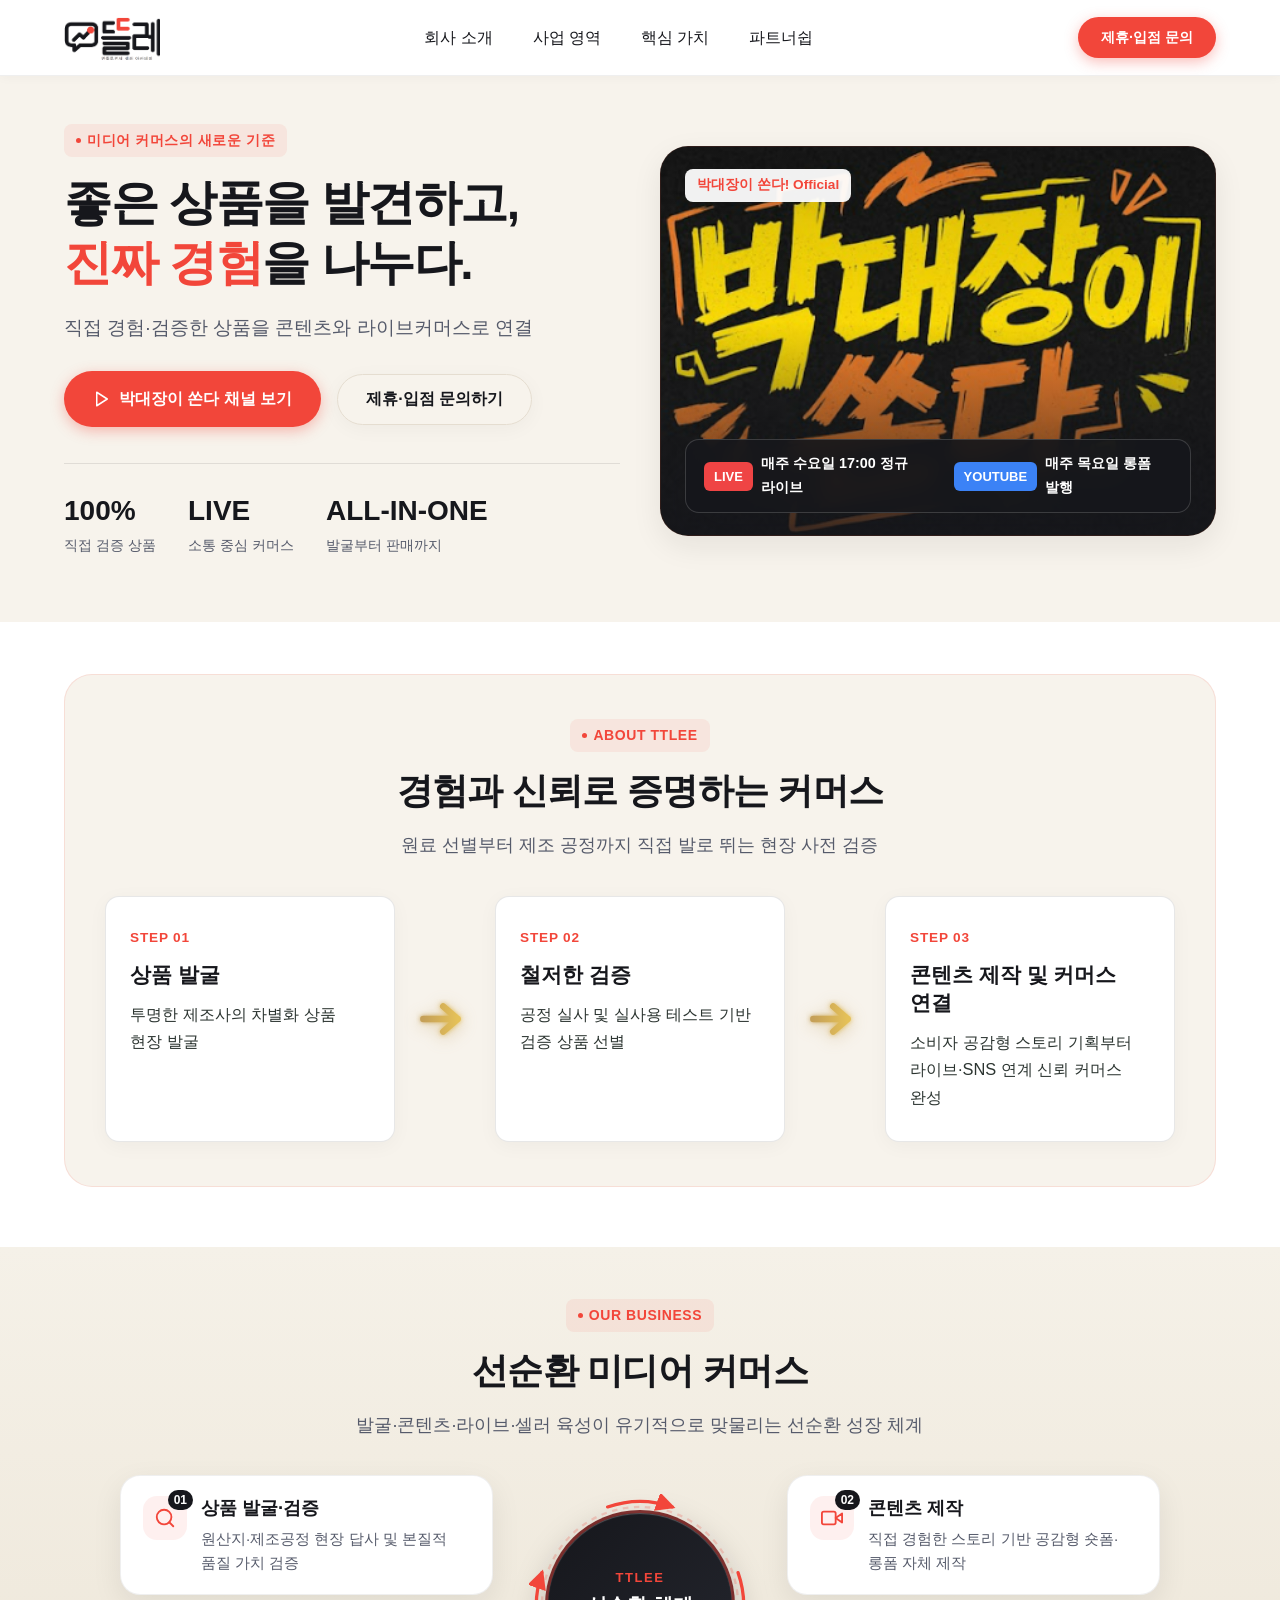
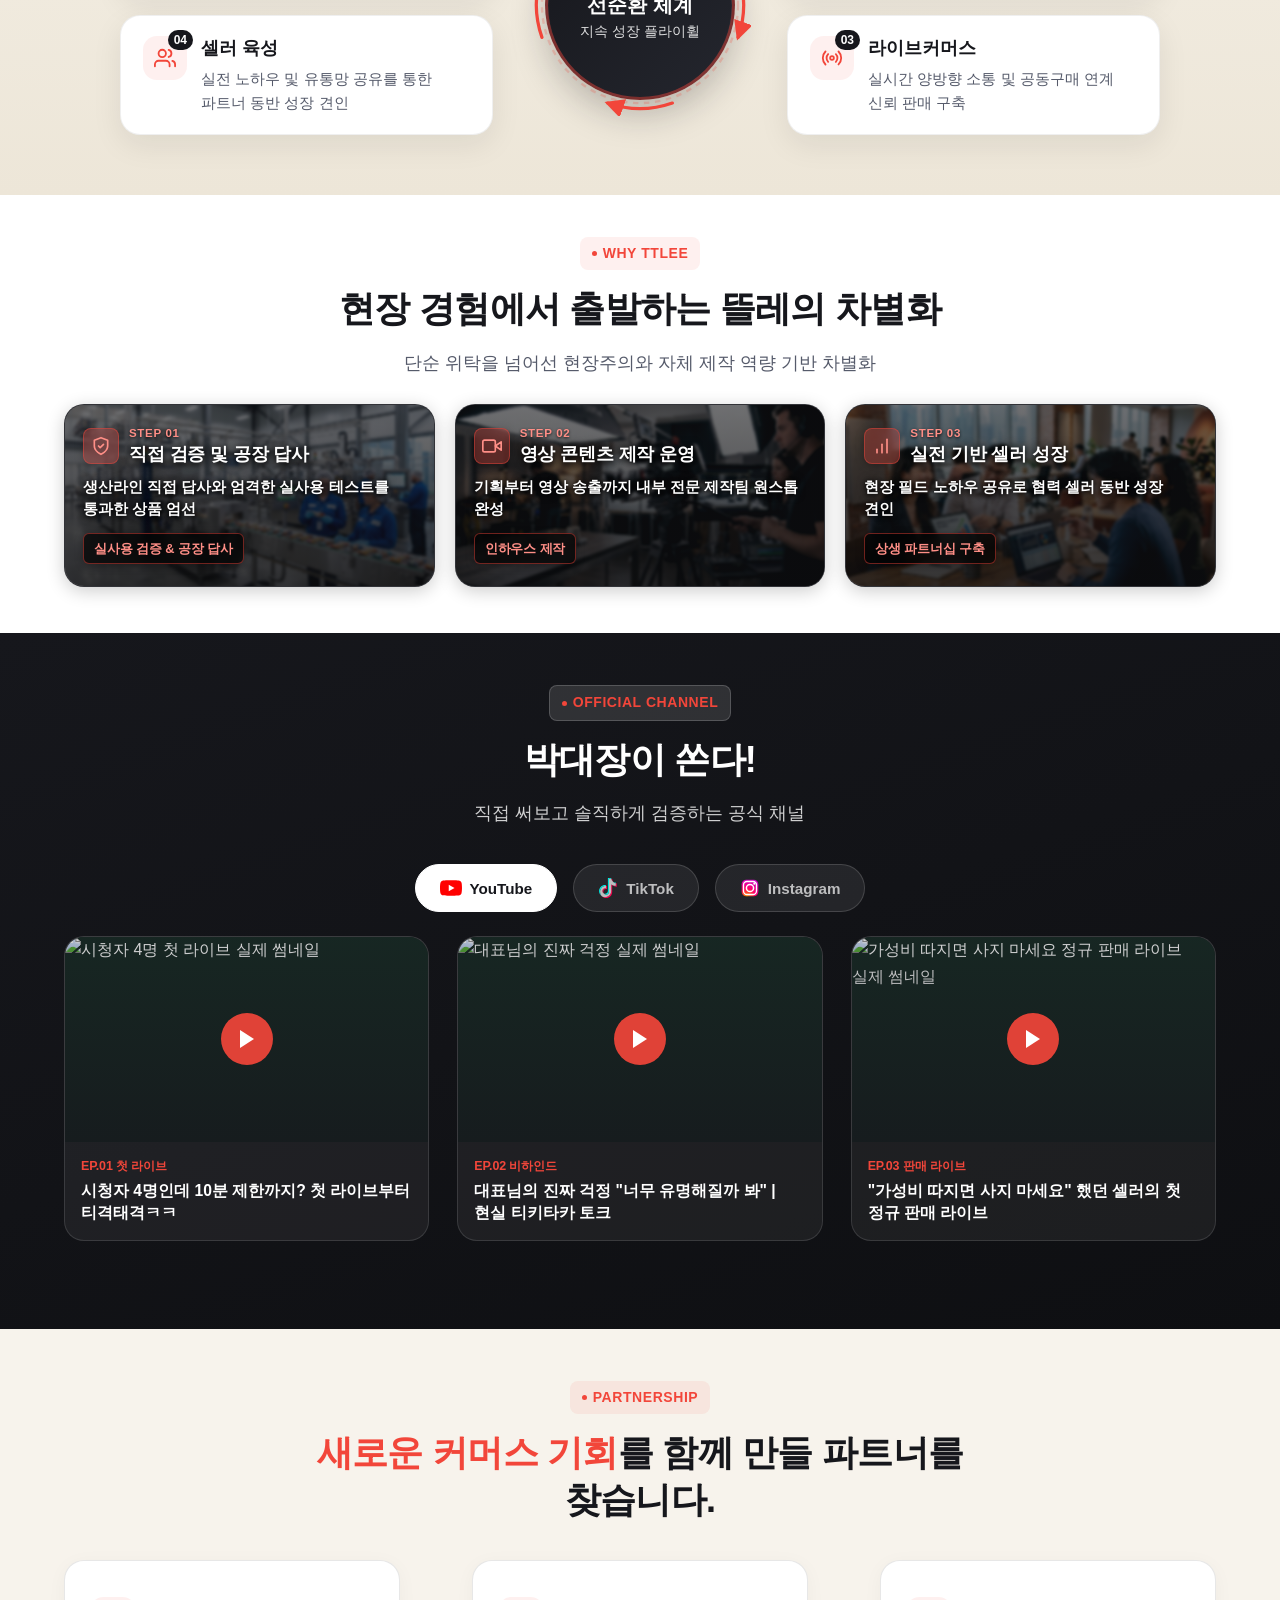
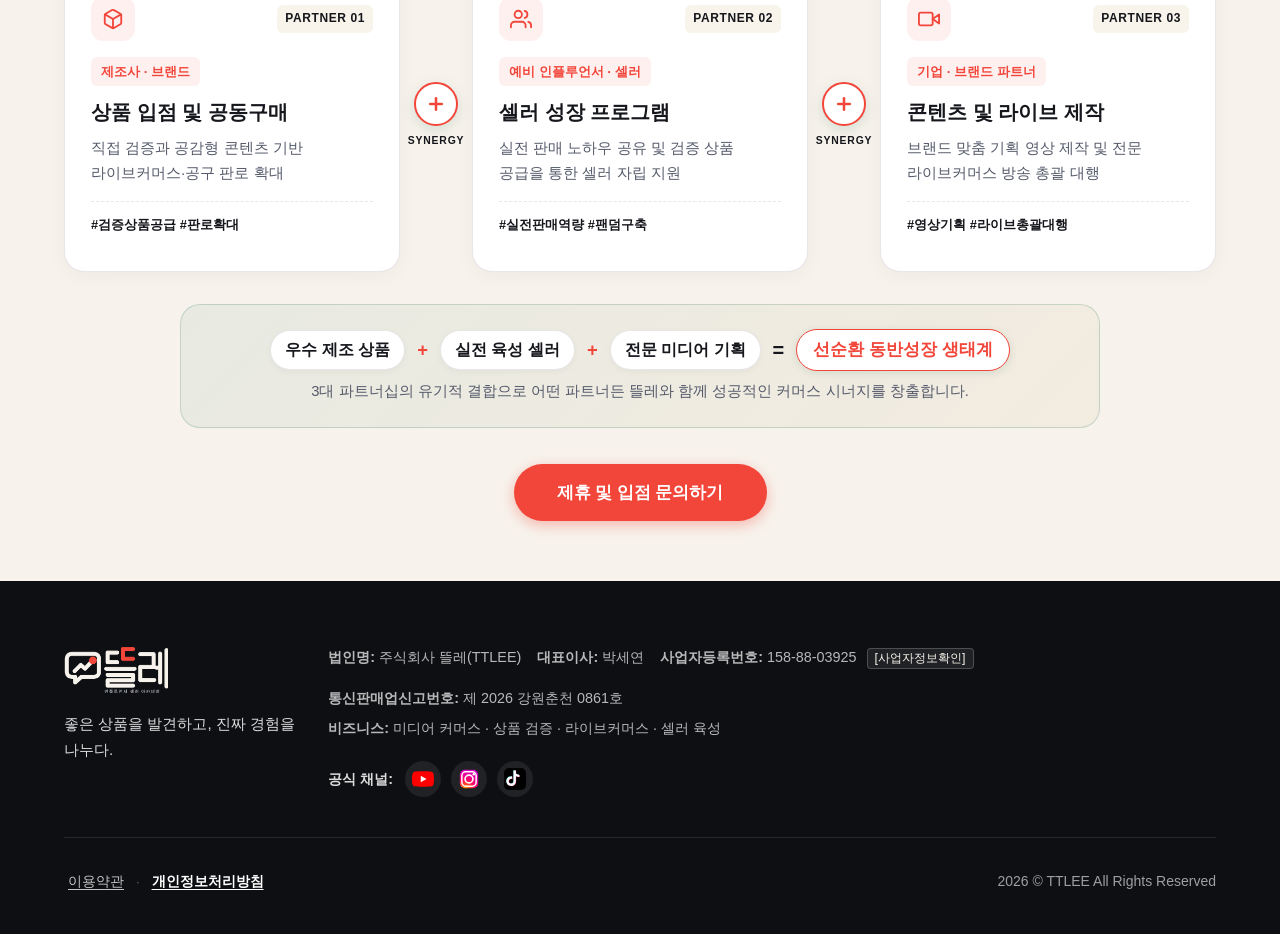
==== index.html @ 3cda7417 "feat: redesign partnership section with connected + layout and synergy ecosystem equation" ====
<!DOCTYPE html>
<html lang="ko">
<head>
  <meta charset="UTF-8">
  <meta name="viewport" content="width=device-width, initial-scale=1.0">
  <title>뜰레 (TTLEE) — 미디어 커머스 기업</title>
  <meta name="description" content="좋은 상품을 발견하고, 진짜 경험을 나누다. 주식회사 뜰레는 직접 경험하고 검증한 상품을 콘텐츠와 라이브커머스로 연결하는 미디어 커머스 기업입니다.">
  
  <!-- 파비콘 (Favicon - 로고 심볼 엠블럼 전용) -->
  <link rel="icon" type="image/svg+xml" href="images/favicon.svg?v=20261104">
  <link rel="icon" type="image/png" sizes="32x32" href="images/favicon-32x32.png?v=20261104">
  <link rel="icon" type="image/png" sizes="16x16" href="images/favicon.png?v=20261104">
  <link rel="shortcut icon" href="favicon.ico">
  <link rel="apple-touch-icon" href="images/favicon.png">
  <link rel="canonical" href="https://www.ttlee.co.kr">

  <!-- Open Graph (SNS URL 공유 썸네일 및 메타데이터) -->
  <meta property="og:type" content="website">
  <meta property="og:site_name" content="주식회사 뜰레 (TTLEE)">
  <meta property="og:title" content="뜰레 (TTLEE) — 미디어 커머스 기업">
  <meta property="og:description" content="좋은 상품을 발견하고, 진짜 경험을 나누다. 직접 경험하고 검증한 상품을 콘텐츠와 라이브커머스로 연결하는 미디어 커머스 기업 뜰레입니다.">
  <meta property="og:url" content="https://www.ttlee.co.kr">
  <meta property="og:image" content="https://www.ttlee.co.kr/images/parkboss_thumb_bg.png">
  <meta property="og:image:secure_url" content="https://www.ttlee.co.kr/images/parkboss_thumb_bg.png">
  <meta property="og:image:type" content="image/png">
  <meta property="og:image:width" content="1200">
  <meta property="og:image:height" content="630">
  <meta property="og:image:alt" content="뜰레(TTLEE) - 박대장이 쏜다">
  <meta property="og:locale" content="ko_KR">

  <!-- Twitter Card -->
  <meta name="twitter:card" content="summary_large_image">
  <meta name="twitter:title" content="뜰레 (TTLEE) — 미디어 커머스 기업">
  <meta name="twitter:description" content="좋은 상품을 발견하고, 진짜 경험을 나누다. 직접 경험하고 검증한 상품을 콘텐츠와 라이브커머스로 연결하는 미디어 커머스 기업 뜰레입니다.">
  <meta name="twitter:image" content="https://www.ttlee.co.kr/images/parkboss_thumb_bg.png">
  
  <!-- Pretendard 웹폰트 (고해상도 한글 타이포그래피) -->
  <link rel="stylesheet" as="style" crossorigin href="https://cdn.jsdelivr.net/gh/orioncactus/pretendard@v1.3.9/dist/web/static/pretendard.min.css" />
  
  <!-- 메인 스타일시트 -->
  <link rel="stylesheet" href="css/style.css?v=20261110_03">

  <!-- 거대 공백 완전 제거 및 반응형 UI/UX 정합성 보장 (캐시 무관 즉시 강제 적용) -->
  <style id="custom-layout-fix">
    /* 0. 전역 가로 스크롤 및 불필요한 스크롤바 원천 차단 */
    html, body {
      overflow-x: hidden !important;
      width: 100% !important;
      max-width: 100vw !important;
      position: relative !important;
    }

    ::-webkit-scrollbar {
      display: none !important;
      width: 0 !important;
      height: 0 !important;
    }
    * {
      scrollbar-width: none !important;
      -ms-overflow-style: none !important;
    }

    /* 1. 데스크톱 레이아웃 (1025px 이상) */
    @media (min-width: 1025px) {
      .hero-section {
        min-height: auto !important;
        display: block !important;
        padding-top: calc(var(--header-height) + 48px) !important;
        padding-bottom: 64px !important;
        box-sizing: border-box !important;
      }

      .why-section,
      .about-section,
      .business-section,
      .channel-section,
      .partnership-section {
        min-height: auto !important;
        display: block !important;
        padding-top: 52px !important;
        padding-bottom: 60px !important;
        box-sizing: border-box !important;
      }

      .section-header {
        margin: 0 auto 36px !important;
      }

      .why-section {
        padding-top: 42px !important;
        padding-bottom: 46px !important;
      }

      .why-section .section-header {
        margin: 0 auto 26px !important;
      }

      .about-flow-grid {
        display: grid !important;
        grid-template-columns: 1fr 76px 1fr 76px 1fr !important;
        align-items: center !important;
        gap: 12px !important;
      }

      .why-grid {
        display: grid !important;
        grid-template-columns: repeat(3, 1fr) !important;
        gap: 20px !important;
      }
    }

    /* ========================================================
       전 해상도 공통: WHY 카드 배경 실사 이미지 & 오버레이 & 고대비 텍스트
       (모바일, 태블릿, 데스크톱 전 기기 공통 강제 적용)
       ======================================================== */
    .why-card {
        position: relative !important;
        overflow: hidden !important;
        border-radius: var(--radius-lg) !important;
        padding: 0 !important;
        background-color: #16171C !important;
        border: 1px solid rgba(255, 255, 255, 0.12) !important;
        display: flex !important;
        flex-direction: column !important;
        justify-content: flex-start !important;
        min-height: 165px !important;
        height: 100% !important;
        box-sizing: border-box !important;
        box-shadow: 0 4px 18px rgba(0, 0, 0, 0.2) !important;
        transition: transform 0.3s cubic-bezier(0.16, 1, 0.3, 1), box-shadow 0.3s ease, border-color 0.3s ease !important;
      }

      .why-card:hover {
        transform: translateY(-4px) !important;
        box-shadow: 0 12px 28px rgba(0, 0, 0, 0.35) !important;
        border-color: rgba(242, 70, 58, 0.55) !important;
      }

      .why-card-bg {
        position: absolute !important;
        top: -6px !important;
        left: -6px !important;
        right: -6px !important;
        bottom: -6px !important;
        background-size: cover !important;
        background-position: center !important;
        filter: blur(1.5px) brightness(0.72) contrast(1.08) !important;
        transform: scale(1.04) !important;
        transition: transform 0.5s cubic-bezier(0.16, 1, 0.3, 1), filter 0.5s ease !important;
        z-index: 1 !important;
      }

      .why-card:hover .why-card-bg {
        transform: scale(1.08) !important;
        filter: blur(0px) brightness(0.82) contrast(1.1) !important;
      }

      .why-card-overlay {
        position: absolute !important;
        top: 0 !important;
        left: 0 !important;
        right: 0 !important;
        bottom: 0 !important;
        background: linear-gradient(180deg, rgba(22, 23, 28, 0.46) 0%, rgba(14, 15, 18, 0.75) 100%) !important;
        transition: background 0.3s ease !important;
        z-index: 2 !important;
      }

      .why-card:hover .why-card-overlay {
        background: linear-gradient(180deg, rgba(22, 23, 28, 0.32) 0%, rgba(14, 15, 18, 0.62) 100%) !important;
      }

      .why-card-content {
        position: relative !important;
        z-index: 3 !important;
        padding: 22px 18px !important;
        display: flex !important;
        flex-direction: column !important;
        height: 100% !important;
        box-sizing: border-box !important;
      }

      .why-card-header {
        display: flex !important;
        align-items: center !important;
        gap: 10px !important;
        margin-bottom: 10px !important;
      }

      .why-card-icon {
        width: 36px !important;
        height: 36px !important;
        border-radius: 8px !important;
        background: rgba(242, 70, 58, 0.28) !important;
        backdrop-filter: blur(8px) !important;
        color: #FF8F87 !important;
        border: 1px solid rgba(242, 70, 58, 0.45) !important;
        display: flex !important;
        align-items: center !important;
        justify-content: center !important;
        flex-shrink: 0 !important;
        box-shadow: 0 2px 8px rgba(0, 0, 0, 0.25) !important;
        margin: 0 !important;
      }

      .why-step-badge {
        display: block !important;
        font-size: 0.72rem !important;
        font-weight: 800 !important;
        color: #FF8F87 !important;
        letter-spacing: 0.06em !important;
        text-transform: uppercase !important;
        margin-bottom: 2px !important;
        text-shadow: 0 1px 3px rgba(0, 0, 0, 0.8) !important;
        line-height: 1.1 !important;
      }

      .why-card-header h3 {
        font-size: 1.15rem !important;
        font-weight: 800 !important;
        color: #FFFFFF !important;
        margin: 0 !important;
        line-height: 1.3 !important;
        letter-spacing: -0.01em !important;
        text-shadow: 0 2px 6px rgba(0, 0, 0, 0.95), 0 0 10px rgba(0, 0, 0, 0.85) !important;
      }

      .why-card p {
        font-size: 0.925rem !important;
        color: #FFFFFF !important;
        line-height: 1.55 !important;
        word-break: keep-all !important;
        margin-bottom: 12px !important;
        flex-grow: 1 !important;
        text-shadow: 0 1px 4px rgba(0, 0, 0, 0.95), 0 0 8px rgba(0, 0, 0, 0.8) !important;
        font-weight: 600 !important;
      }

      .why-card .why-tag {
        color: #FF8F87 !important;
        background-color: rgba(0, 0, 0, 0.68) !important;
        border: 1px solid rgba(242, 70, 58, 0.45) !important;
        backdrop-filter: blur(8px) !important;
        box-shadow: 0 2px 8px rgba(0, 0, 0, 0.3) !important;
        font-weight: 700 !important;
      }

      /* 비디오 카드 컴팩트 세로 높이 최적화 */
      .video-card {
        height: auto !important;
        display: flex !important;
        flex-direction: column !important;
      }

      .video-info {
        padding: 14px 16px 16px !important;
        display: flex !important;
        flex-direction: column !important;
        flex-grow: 1 !important;
        justify-content: flex-start !important;
      }

      .video-tag {
        font-size: 0.78rem !important;
        font-weight: 700 !important;
        color: #F2463A !important;
        text-transform: uppercase !important;
        margin-bottom: 4px !important;
        letter-spacing: -0.01em !important;
      }

      .video-title {
        font-size: 0.98rem !important;
        font-weight: 700 !important;
        line-height: 1.4 !important;
        margin: 0 !important;
        color: #FFFFFF !important;
        word-break: keep-all !important;
      }

      .video-meta {
        display: none !important;
      }

      .tiktok-play-btn {
        background: rgba(18, 18, 24, 0.88) !important;
        backdrop-filter: blur(8px) !important;
        border: 1px solid rgba(255, 255, 255, 0.22) !important;
        box-shadow: -2.5px -1.5px 0px rgba(0, 242, 234, 0.9), 2.5px 1.5px 0px rgba(255, 0, 79, 0.9), 0 4px 14px rgba(0, 0, 0, 0.5) !important;
        transition: transform 0.3s cubic-bezier(0.16, 1, 0.3, 1), box-shadow 0.3s ease, background-color 0.3s ease !important;
      }

      .video-card:hover .tiktok-play-btn {
        transform: scale(1.15) !important;
        background: rgba(10, 10, 14, 0.95) !important;
        box-shadow: -4px -2px 18px rgba(0, 242, 234, 0.95), 4px 2px 18px rgba(255, 0, 79, 0.95), 0 6px 20px rgba(0, 0, 0, 0.6) !important;
      }

      .tiktok-panel .video-tag {
        color: #00F2EA !important;
      }

      .instagram-panel {
        display: none;
        background-color: rgba(255, 255, 255, 0.04) !important;
        border: 1px solid rgba(255, 255, 255, 0.12) !important;
        border-radius: var(--radius-lg) !important;
        padding: 36px !important;
        margin: 0 auto 28px !important;
      }

      .instagram-panel.active {
        display: block !important;
      }

      .instagram-play-btn {
        width: 52px !important;
        height: 52px !important;
        border-radius: 50% !important;
        background: linear-gradient(135deg, #FFD600 0%, #FF7A00 25%, #FF0069 60%, #D300C5 100%) !important;
        box-shadow: 0 4px 14px rgba(211, 0, 197, 0.45), 0 2px 8px rgba(255, 122, 0, 0.35) !important;
        border: 1.5px solid rgba(255, 255, 255, 0.6) !important;
        display: flex !important;
        align-items: center !important;
        justify-content: center !important;
        transition: transform 0.3s cubic-bezier(0.16, 1, 0.3, 1), box-shadow 0.3s ease !important;
      }

      .video-card:hover .instagram-play-btn {
        transform: scale(1.15) !important;
        box-shadow: 0 8px 24px rgba(211, 0, 197, 0.65), 0 4px 14px rgba(255, 122, 0, 0.5) !important;
      }

      .instagram-panel .video-tag {
        color: #FF0069 !important;
      }

      /* 파트너십 상호 연결 (+) 그리드 및 시너지 배너 */
      .partnership-grid {
        display: grid !important;
        grid-template-columns: 1fr 48px 1fr 48px 1fr !important;
        align-items: stretch !important;
        gap: 12px !important;
        margin-bottom: 32px !important;
      }

      .partner-card {
        padding: 36px 26px !important;
        display: flex !important;
        flex-direction: column !important;
        justify-content: flex-start !important;
        position: relative !important;
        z-index: 1 !important;
        transition: transform 0.3s ease, box-shadow 0.3s ease, border-color 0.3s ease !important;
      }

      .partner-card:hover {
        transform: translateY(-5px) !important;
        box-shadow: 0 16px 32px rgba(0, 98, 65, 0.12) !important;
        border-color: var(--color-starbucks-green) !important;
      }

      .partner-card-header {
        display: flex !important;
        align-items: center !important;
        justify-content: space-between !important;
        margin-bottom: 16px !important;
      }

      .partner-card-icon {
        width: 44px !important;
        height: 44px !important;
        border-radius: 12px !important;
        background: var(--color-starbucks-green-light) !important;
        color: var(--color-starbucks-green) !important;
        display: flex !important;
        align-items: center !important;
        justify-content: center !important;
        transition: var(--transition-smooth) !important;
      }

      .partner-card:hover .partner-card-icon {
        background: var(--color-starbucks-green) !important;
        color: #FFFFFF !important;
      }

      .partner-step-badge {
        font-size: 0.75rem !important;
        font-weight: 800 !important;
        color: var(--color-gold-deep) !important;
        background: rgba(197, 160, 89, 0.12) !important;
        padding: 4px 8px !important;
        border-radius: 6px !important;
        letter-spacing: 0.05em !important;
      }

      .partner-target-badge {
        font-size: 0.825rem !important;
        font-weight: 700 !important;
        color: var(--color-starbucks-green) !important;
        background-color: var(--color-starbucks-green-light) !important;
        padding: 4px 10px !important;
        border-radius: 6px !important;
        align-self: flex-start !important;
        margin-bottom: 12px !important;
        cursor: default !important;
        user-select: none !important;
      }

      .partner-card h3 {
        font-size: 1.25rem !important;
        font-weight: 700 !important;
        color: var(--color-charcoal) !important;
        margin-bottom: 10px !important;
        line-height: 1.4 !important;
      }

      .partner-card p {
        font-size: 0.95rem !important;
        color: var(--color-secondary) !important;
        line-height: 1.6 !important;
        margin-bottom: 16px !important;
        flex-grow: 1 !important;
      }

      .partner-benefit-tag {
        font-size: 0.8rem !important;
        font-weight: 600 !important;
        color: var(--color-gold-deep) !important;
        padding-top: 12px !important;
        border-top: 1px dashed var(--color-border) !important;
        margin-top: auto !important;
      }

      .partner-plus-divider {
        display: flex !important;
        flex-direction: column !important;
        align-items: center !important;
        justify-content: center !important;
        align-self: center !important;
        position: relative !important;
        z-index: 2 !important;
      }

      .partner-plus-circle {
        width: 44px !important;
        height: 44px !important;
        border-radius: 50% !important;
        background: #FFFFFF !important;
        border: 2px solid var(--color-starbucks-green) !important;
        color: var(--color-starbucks-green) !important;
        display: flex !important;
        align-items: center !important;
        justify-content: center !important;
        box-shadow: 0 4px 14px rgba(0, 98, 65, 0.15) !important;
        transition: transform 0.3s ease, background-color 0.3s ease, color 0.3s ease !important;
      }

      .partner-plus-divider:hover .partner-plus-circle {
        transform: scale(1.15) rotate(90deg) !important;
        background: var(--color-starbucks-green) !important;
        color: #FFFFFF !important;
      }

      .partner-plus-label {
        font-size: 0.65rem !important;
        font-weight: 800 !important;
        color: var(--color-gold-deep) !important;
        margin-top: 6px !important;
        letter-spacing: 0.08em !important;
        text-transform: uppercase !important;
      }

      .partnership-synergy-banner {
        background: linear-gradient(135deg, rgba(0, 98, 65, 0.06) 0%, rgba(197, 160, 89, 0.08) 100%) !important;
        border: 1px solid rgba(0, 98, 65, 0.18) !important;
        border-radius: var(--radius-lg) !important;
        padding: 24px 28px !important;
        text-align: center !important;
        margin: 0 auto 36px !important;
        max-width: 920px !important;
      }

      .synergy-flow-equation {
        display: flex !important;
        align-items: center !important;
        justify-content: center !important;
        gap: 12px !important;
        flex-wrap: wrap !important;
        margin-bottom: 8px !important;
      }

      .eq-item {
        font-size: 1rem !important;
        font-weight: 700 !important;
        color: var(--color-charcoal) !important;
        background: #FFFFFF !important;
        padding: 6px 14px !important;
        border-radius: var(--radius-full) !important;
        border: 1px solid var(--color-border) !important;
        box-shadow: 0 2px 6px rgba(0, 0, 0, 0.04) !important;
      }

      .eq-plus {
        font-size: 1.15rem !important;
        font-weight: 800 !important;
        color: var(--color-starbucks-green) !important;
      }

      .eq-equal {
        font-size: 1.25rem !important;
        font-weight: 800 !important;
        color: var(--color-gold-deep) !important;
      }

      .eq-result {
        font-size: 1.05rem !important;
        font-weight: 800 !important;
        color: var(--color-starbucks-green) !important;
        background: #FFFFFF !important;
        padding: 6px 16px !important;
        border-radius: var(--radius-full) !important;
        border: 1.5px solid var(--color-starbucks-green) !important;
        box-shadow: 0 2px 8px rgba(0, 98, 65, 0.12) !important;
      }

      .synergy-subtext {
        font-size: 0.925rem !important;
        color: var(--color-secondary) !important;
        margin: 0 !important;
      }

    /* 2. 태블릿 레이아웃 (769px ~ 1024px) */
    @media (max-width: 1024px) and (min-width: 769px) {
      .about-flow-grid {
        grid-template-columns: 1fr 46px 1fr 46px 1fr !important;
        gap: 8px !important;
      }
      .why-grid {
        display: grid !important;
        grid-template-columns: repeat(3, 1fr) !important;
        gap: 16px !important;
      }
      .video-cards-grid {
        grid-template-columns: repeat(2, 1fr) !important;
      }
      .partnership-grid {
        grid-template-columns: 1fr 36px 1fr 36px 1fr !important;
        gap: 8px !important;
      }
      .partner-card {
        padding: 28px 16px !important;
      }
      .partner-plus-circle {
        width: 36px !important;
        height: 36px !important;
      }
      .partner-plus-circle svg {
        width: 16px !important;
        height: 16px !important;
      }
    }

    /* 3. 모바일 레이아웃 (768px 이하): 1열 스택 및 가로 넘침 완전 해결 */
    @media (max-width: 768px) {
      .container {
        padding: 0 16px !important;
        max-width: 100% !important;
        box-sizing: border-box !important;
      }

      .hero-section {
        padding-top: calc(var(--header-height) + 24px) !important;
        padding-bottom: 40px !important;
        display: block !important;
        min-height: auto !important;
      }

      .why-section,
      .about-section,
      .business-section,
      .channel-section,
      .partnership-section {
        padding-top: 40px !important;
        padding-bottom: 44px !important;
        display: block !important;
        min-height: auto !important;
      }

      .section-header {
        margin: 0 auto 24px !important;
      }

      .section-header h2 {
        font-size: 1.7rem !important;
        line-height: 1.35 !important;
        margin-bottom: 8px !important;
      }

      .section-header p {
        font-size: 1rem !important;
        line-height: 1.55 !important;
      }

      /* 모바일 GNB 순백색 일원화 */
      .nav-menu {
        background-color: var(--color-pure-white) !important;
      }

      /* 히어로 모바일 */
      .hero-title {
        font-size: 2rem !important;
        line-height: 1.3 !important;
        margin-bottom: 14px !important;
      }

      .hero-subtitle {
        font-size: 1.05rem !important;
        line-height: 1.5 !important;
        margin-bottom: 20px !important;
      }

      .hero-actions {
        display: flex !important;
        flex-direction: column !important;
        width: 100% !important;
        gap: 10px !important;
        margin-bottom: 24px !important;
      }

      .hero-actions .btn {
        width: 100% !important;
        justify-content: center !important;
        padding: 13px 20px !important;
        font-size: 1rem !important;
      }

      .hero-trust-metrics {
        display: grid !important;
        grid-template-columns: repeat(3, 1fr) !important;
        gap: 8px !important;
        width: 100% !important;
        padding-top: 18px !important;
        text-align: center !important;
      }

      .metric-number {
        font-size: 1.4rem !important;
      }

      .metric-label {
        font-size: 0.85rem !important;
      }

      /* ABOUT TTLEE 모바일 */
      .about-card {
        padding: 24px 16px !important;
        border-radius: var(--radius-lg) !important;
      }

      .about-flow-grid {
        display: flex !important;
        flex-direction: column !important;
        gap: 8px !important;
        margin-top: 20px !important;
        width: 100% !important;
      }

      .flow-step-item {
        width: 100% !important;
        padding: 20px 16px !important;
        box-sizing: border-box !important;
      }

      .flow-step-desc {
        font-size: 1rem !important;
        line-height: 1.55 !important;
      }

      .flow-arrow-divider {
        height: 52px !important;
        display: flex !important;
        align-items: center !important;
        justify-content: center !important;
        padding: 6px 0 !important;
      }

      .flow-gold-arrow-svg {
        transform: rotate(90deg) !important;
        width: 46px !important;
        height: 38px !important;
      }

      /* WHY TTLEE 모바일 1열 스택 (컴팩트 가로 헤더 적용) */
      .why-grid {
        display: flex !important;
        flex-direction: column !important;
        gap: 12px !important;
        width: 100% !important;
      }

      .why-card {
        width: 100% !important;
        min-height: auto !important;
        padding: 0 !important;
        box-sizing: border-box !important;
        display: flex !important;
        flex-direction: column !important;
      }

      .why-card-content {
        padding: 18px 16px !important;
      }

      .why-card-header {
        display: flex !important;
        align-items: center !important;
        gap: 10px !important;
        margin-bottom: 8px !important;
      }

      .why-card-icon {
        width: 32px !important;
        height: 32px !important;
        border-radius: 8px !important;
        margin: 0 !important;
      }

      .why-card-header h3 {
        font-size: 1.05rem !important;
        color: #FFFFFF !important;
        text-shadow: 0 2px 4px rgba(0, 0, 0, 0.85) !important;
        margin: 0 !important;
      }

      .why-card p {
        font-size: 0.875rem !important;
        color: #F3F4F6 !important;
        line-height: 1.45 !important;
        text-shadow: 0 1px 3px rgba(0, 0, 0, 0.85) !important;
        margin-bottom: 10px !important;
      }

      /* 비즈니스 플라이휠 모바일 */
      .flywheel-diagram {
        display: flex !important;
        flex-direction: column !important;
        align-items: center !important;
        gap: 14px !important;
        width: 100% !important;
        max-width: 100% !important;
        padding: 0 !important;
      }

      .flywheel-center-core {
        order: -1 !important;
        width: 100% !important;
        max-width: 100% !important;
      }

      .flywheel-node {
        width: 100% !important;
        max-width: 100% !important;
        padding: 18px !important;
        box-sizing: border-box !important;
      }

      .flywheel-node .node-content h3 {
        font-size: 1.15rem !important;
      }

      .flywheel-node .node-content p {
        font-size: 0.95rem !important;
        line-height: 1.55 !important;
      }

      .node-step1 { order: 1 !important; }
      .node-step2 { order: 2 !important; }
      .node-step3 { order: 3 !important; }
      .node-step4 { order: 4 !important; }

      /* 공식 채널 모바일: 가로 스크롤 제거 & 단일 컬럼 세로 스택 */
      .channel-schedule-bar {
        display: flex !important;
        flex-direction: column !important;
        align-items: center !important;
        gap: 8px !important;
        padding: 12px 16px !important;
        border-radius: var(--radius-lg) !important;
        width: 100% !important;
        max-width: 100% !important;
        margin-bottom: 20px !important;
        box-sizing: border-box !important;
      }

      .schedule-item {
        font-size: 0.925rem !important;
        gap: 8px !important;
        text-align: center !important;
      }

      .channel-platform-tabs {
        display: flex !important;
        flex-direction: row !important;
        width: 100% !important;
        gap: 8px !important;
        margin-bottom: 20px !important;
      }

      .platform-tab-btn {
        flex: 1 !important;
        justify-content: center !important;
        padding: 10px 10px !important;
        font-size: 0.925rem !important;
        white-space: nowrap !important;
      }

      .video-cards-grid {
        display: flex !important;
        flex-direction: column !important;
        gap: 16px !important;
        overflow-x: visible !important;
        width: 100% !important;
        padding-bottom: 0 !important;
      }

      .video-card {
        min-width: 100% !important;
        max-width: 100% !important;
        width: 100% !important;
        height: auto !important;
        box-sizing: border-box !important;
      }

      .video-info {
        padding: 12px 14px 14px !important;
      }

      .tiktok-panel,
      .instagram-panel {
        padding: 24px 16px !important;
        margin-bottom: 20px !important;
      }

      /* 파트너십 모바일 */
      .partnership-grid {
        display: flex !important;
        flex-direction: column !important;
        gap: 12px !important;
        width: 100% !important;
      }

      .partner-plus-divider {
        margin: 4px 0 !important;
        flex-direction: row !important;
        gap: 8px !important;
      }

      .partner-plus-label {
        margin-top: 0 !important;
      }

      .partner-card {
        padding: 24px 20px !important;
        width: 100% !important;
        box-sizing: border-box !important;
      }

      .partner-card p {
        font-size: 0.95rem !important;
        line-height: 1.6 !important;
      }

      .partnership-synergy-banner {
        padding: 20px 16px !important;
        margin-bottom: 28px !important;
      }

      .synergy-flow-equation {
        gap: 6px !important;
      }

      .eq-item, .eq-result {
        font-size: 0.85rem !important;
        padding: 5px 10px !important;
      }

      .eq-plus, .eq-equal {
        font-size: 1rem !important;
      }

      .synergy-subtext {
        font-size: 0.85rem !important;
        line-height: 1.5 !important;
      }

      .partnership-cta-wrapper .btn {
        width: 100% !important;
        justify-content: center !important;
      }

      /* 모달 모바일 */
      .modal-box {
        padding: 26px 18px !important;
        width: 100% !important;
        max-width: 100% !important;
        border-radius: var(--radius-lg) !important;
        box-sizing: border-box !important;
      }
    }

    .why-tag {
      display: inline-flex;
      align-items: center;
      align-self: flex-start;
      margin-top: auto;
      font-size: 0.8rem;
      font-weight: 700;
      color: var(--color-live-red);
      background-color: rgba(242, 70, 58, 0.08);
      padding: 4px 10px;
      border-radius: 6px; /* MD_RULES 비버튼 소프트 사각형 규격 준수 */
      border: 1px solid rgba(242, 70, 58, 0.22);
      letter-spacing: -0.01em;
      cursor: default !important;
      user-select: none;
    }
    .biz-info-link {
      display: inline-flex;
      align-items: center;
      margin-left: 6px;
      padding: 1px 7px;
      font-size: 0.78rem;
      font-weight: 500;
      color: var(--color-cream);
      background: rgba(255, 255, 255, 0.08);
      border: 1px solid rgba(255, 255, 255, 0.2);
      border-radius: 4px;
      text-decoration: none;
      vertical-align: middle;
      transition: all 0.2s ease;
      line-height: 1.4;
    }

    .biz-info-link:hover {
      background: var(--color-live-red);
      border-color: var(--color-live-red);
      color: var(--color-pure-white);
      transform: translateY(-1px);
    }
  </style>
</head>
<body>

  <!-- ==================== HEADER ==================== -->
  <header class="header">
    <div class="container header-inner">
      <a href="#" class="logo" aria-label="뜰레 홈으로 이동">
        <img src="images/logo.svg" alt="주식회사 뜰레" class="site-logo-img">
      </a>

      <nav>
        <ul class="nav-menu">
          <li><a href="#about" class="nav-link">회사 소개</a></li>
          <li><a href="#business" class="nav-link">사업 영역</a></li>
          <li><a href="#why" class="nav-link">핵심 가치</a></li>
          <li><a href="#partnership" class="nav-link">파트너쉽</a></li>
        </ul>
      </nav>

      <div class="header-actions">
        <button type="button" class="btn btn-primary btn-sm js-open-inquiry" data-category="manufacture">
          제휴·입점 문의
        </button>
      </div>

      <button type="button" class="mobile-toggle" aria-label="메뉴 열기" aria-expanded="false">
        <span></span>
        <span></span>
        <span></span>
      </button>
    </div>
  </header>

  <!-- ==================== SECTION 01: MAIN VISUAL ==================== -->
  <section class="hero-section" id="hero">
    <div class="container">
      <div class="hero-grid">
        <div class="hero-content">
          <span class="section-badge">미디어 커머스의 새로운 기준</span>
          <h1 class="hero-title">
            좋은 상품을 발견하고,<br>
            <span class="highlight-red">진짜 경험</span>을 나누다.
          </h1>
          <p class="hero-subtitle">
            직접 경험·검증한 상품을 콘텐츠와 라이브커머스로 연결
          </p>

          <div class="hero-actions">
            <a href="#channel" class="btn btn-primary">
              <svg width="18" height="18" viewBox="0 0 24 24" fill="none" stroke="currentColor" stroke-width="2" stroke-linecap="round" stroke-linejoin="round">
                <polygon points="5 3 19 12 5 21 5 3"></polygon>
              </svg>
              박대장이 쏜다 채널 보기
            </a>
            <button type="button" class="btn btn-secondary js-open-inquiry" data-category="manufacture">
              제휴·입점 문의하기
            </button>
          </div>

          <div class="hero-trust-metrics">
            <div class="metric-item">
              <span class="metric-number">100%</span>
              <span class="metric-label">직접 검증 상품</span>
            </div>
            <div class="metric-item">
              <span class="metric-number">LIVE</span>
              <span class="metric-label">소통 중심 커머스</span>
            </div>
            <div class="metric-item">
              <span class="metric-number">ALL-IN-ONE</span>
              <span class="metric-label">발굴부터 판매까지</span>
            </div>
          </div>
        </div>

        <div class="hero-visual-card">
          <div class="hero-visual-image-wrapper">
            <img src="images/parkboss_thumb_bg.png" alt="박대장이 쏜다 대표 영상 썸네일" class="hero-main-img">
            <div class="hero-img-overlay"></div>
            <div class="hero-visual-inner">
              <div class="hero-badge-tag">
                박대장이 쏜다! Official
              </div>

              <!-- Live & YouTube 정기 편성 바 (최상단 네모박스로 이동) -->
              <div class="hero-schedule-bar">
                <div class="hero-schedule-item">
                  <span class="schedule-badge">LIVE</span>
                  <span>매주 수요일 17:00 정규 라이브</span>
                </div>
                <div class="hero-schedule-item">
                  <span class="schedule-badge badge-vod">YOUTUBE</span>
                  <span>매주 목요일 롱폼 발행</span>
                </div>
              </div>
            </div>
          </div>
        </div>
      </div>
    </div>
  </section>

  <!-- ==================== SECTION 02: ABOUT TTLEE ==================== -->
  <section class="about-section" id="about">
    <div class="container">
      <div class="about-card">
        <div class="section-header">
          <span class="section-badge">ABOUT TTLEE</span>
          <h2>경험과 신뢰로 증명하는 커머스</h2>
          <p>
            원료 선별부터 제조 공정까지 직접 발로 뛰는 현장 사전 검증
          </p>
        </div>

        <div class="about-flow-grid">
          <!-- STEP 01 -->
          <div class="flow-step-item">
            <div class="flow-step-num">STEP 01</div>
            <h3 class="flow-step-title">상품 발굴</h3>
            <p class="flow-step-desc">투명한 제조사의 차별화 상품 현장 발굴</p>
          </div>

          <!-- 단계 화살표 1: STEP 01 -> 02 (단일 볼드 골드 화살표) -->
          <div class="flow-arrow-divider flow-arrow-step1" aria-hidden="true">
            <svg class="flow-gold-arrow-svg" viewBox="0 0 64 48" fill="none" xmlns="http://www.w3.org/2000/svg">
              <defs>
                <linearGradient id="goldArrowGrad1" x1="0%" y1="0%" x2="100%" y2="0%">
                  <stop offset="0%" stop-color="#C5A059" />
                  <stop offset="100%" stop-color="#E5C158" />
                </linearGradient>
                <filter id="goldGlow1" x="-25%" y="-25%" width="150%" height="150%">
                  <feGaussianBlur stdDeviation="3" result="blur" />
                  <feComposite in="SourceGraphic" in2="blur" operator="over" />
                </filter>
              </defs>
              <path d="M 8 24 H 46 M 30 10 L 46 24 L 30 38" stroke="url(#goldArrowGrad1)" stroke-width="7" stroke-linecap="round" stroke-linejoin="round" filter="url(#goldGlow1)" class="gold-bold-arrow" />
            </svg>
          </div>

          <!-- STEP 02 -->
          <div class="flow-step-item">
            <div class="flow-step-num">STEP 02</div>
            <h3 class="flow-step-title">철저한 검증</h3>
            <p class="flow-step-desc">공정 실사 및 실사용 테스트 기반 검증 상품 선별</p>
          </div>

          <!-- 단계 화살표 2: STEP 02 -> 03 (단일 볼드 골드 화살표) -->
          <div class="flow-arrow-divider flow-arrow-step2" aria-hidden="true">
            <svg class="flow-gold-arrow-svg" viewBox="0 0 64 48" fill="none" xmlns="http://www.w3.org/2000/svg">
              <defs>
                <linearGradient id="goldArrowGrad2" x1="0%" y1="0%" x2="100%" y2="0%">
                  <stop offset="0%" stop-color="#C5A059" />
                  <stop offset="100%" stop-color="#E5C158" />
                </linearGradient>
                <filter id="goldGlow2" x="-25%" y="-25%" width="150%" height="150%">
                  <feGaussianBlur stdDeviation="3" result="blur" />
                  <feComposite in="SourceGraphic" in2="blur" operator="over" />
                </filter>
              </defs>
              <path d="M 8 24 H 46 M 30 10 L 46 24 L 30 38" stroke="url(#goldArrowGrad2)" stroke-width="7" stroke-linecap="round" stroke-linejoin="round" filter="url(#goldGlow2)" class="gold-bold-arrow" />
            </svg>
          </div>

          <!-- STEP 03 -->
          <div class="flow-step-item">
            <div class="flow-step-num">STEP 03</div>
            <h3 class="flow-step-title">콘텐츠 제작 및 커머스 연결</h3>
            <p class="flow-step-desc">소비자 공감형 스토리 기획부터 라이브·SNS 연계 신뢰 커머스 완성</p>
          </div>
        </div>
      </div>
    </div>
  </section>

  <!-- ==================== SECTION 03: OUR BUSINESS ==================== -->
  <section class="business-section" id="business">
    <div class="container">
      <div class="section-header">
        <span class="section-badge">OUR BUSINESS</span>
        <h2>선순환 미디어 커머스</h2>
        <p>발굴·콘텐츠·라이브·셀러 육성이 유기적으로 맞물리는 선순환 성장 체계</p>
      </div>

      <!-- 선순환 플라이휠 아키텍처 (3열 밸런스 그리드) -->
      <div class="flywheel-wrapper">
        <div class="flywheel-diagram">
          
          <!-- STEP 01 (좌상단) -->
          <div class="flywheel-node node-step1">
            <div class="node-icon-box">
              <svg width="22" height="22" viewBox="0 0 24 24" fill="none" stroke="currentColor" stroke-width="2" stroke-linecap="round" stroke-linejoin="round">
                <circle cx="11" cy="11" r="8"></circle>
                <line x1="21" y1="21" x2="16.65" y2="16.65"></line>
              </svg>
              <span class="node-step-badge">01</span>
            </div>
            <div class="node-content">
              <h3>상품 발굴·검증</h3>
              <p>원산지·제조공정 현장 답사 및 본질적 품질 가치 검증</p>
            </div>
          </div>

          <!-- STEP 04 (좌하단) -->
          <div class="flywheel-node node-step4">
            <div class="node-icon-box">
              <svg width="22" height="22" viewBox="0 0 24 24" fill="none" stroke="currentColor" stroke-width="2" stroke-linecap="round" stroke-linejoin="round">
                <path d="M17 21v-2a4 4 0 0 0-4-4H5a4 4 0 0 0-4 4v2"></path>
                <circle cx="9" cy="7" r="4"></circle>
                <path d="M23 21v-2a4 4 0 0 0-3-3.87"></path>
                <path d="M16 3.13a4 4 0 0 1 0 7.75"></path>
              </svg>
              <span class="node-step-badge">04</span>
            </div>
            <div class="node-content">
              <h3>셀러 육성</h3>
              <p>실전 노하우 및 유통망 공유를 통한 파트너 동반 성장 견인</p>
            </div>
          </div>

          <!-- 중앙 코어 허브 (Center Core Hub - 100% 완전 노출) -->
          <div class="flywheel-center-core">
            <div class="core-orbit-ring">
              <svg class="core-orbit-svg" viewBox="0 0 240 240" fill="none" xmlns="http://www.w3.org/2000/svg" aria-hidden="true">
                <circle cx="120" cy="120" r="106" stroke="rgba(242, 70, 58, 0.22)" stroke-width="2.5" stroke-dasharray="6 6" />
                <path d="M 85 14 A 106 106 0 0 1 155 14" stroke="#F2463A" stroke-width="3.5" stroke-linecap="round" marker-end="url(#flywheelOrbitArrow)" />
                <path d="M 226 85 A 106 106 0 0 1 226 155" stroke="#F2463A" stroke-width="3.5" stroke-linecap="round" marker-end="url(#flywheelOrbitArrow)" />
                <path d="M 155 226 A 106 106 0 0 1 85 226" stroke="#F2463A" stroke-width="3.5" stroke-linecap="round" marker-end="url(#flywheelOrbitArrow)" />
                <path d="M 14 155 A 106 106 0 0 1 14 85" stroke="#F2463A" stroke-width="3.5" stroke-linecap="round" marker-end="url(#flywheelOrbitArrow)" />
                <defs>
                  <marker id="flywheelOrbitArrow" markerWidth="8" markerHeight="8" refX="5" refY="3" orient="auto">
                    <polygon points="0 0, 6 3, 0 6" fill="#F2463A" />
                  </marker>
                </defs>
              </svg>
            </div>
            <div class="core-inner">
              <span class="core-tag">TTLEE</span>
              <strong class="core-title">선순환 체계</strong>
              <span class="core-sub">지속 성장 플라이휠</span>
            </div>
          </div>

          <!-- STEP 02 (우상단) -->
          <div class="flywheel-node node-step2">
            <div class="node-icon-box">
              <svg width="22" height="22" viewBox="0 0 24 24" fill="none" stroke="currentColor" stroke-width="2" stroke-linecap="round" stroke-linejoin="round">
                <polygon points="23 7 16 12 23 17 23 7"></polygon>
                <rect x="1" y="5" width="15" height="14" rx="2" ry="2"></rect>
              </svg>
              <span class="node-step-badge">02</span>
            </div>
            <div class="node-content">
              <h3>콘텐츠 제작</h3>
              <p>직접 경험한 스토리 기반 공감형 숏폼·롱폼 자체 제작</p>
            </div>
          </div>

          <!-- STEP 03 (우하단) -->
          <div class="flywheel-node node-step3">
            <div class="node-icon-box">
              <svg width="22" height="22" viewBox="0 0 24 24" fill="none" stroke="currentColor" stroke-width="2" stroke-linecap="round" stroke-linejoin="round">
                <path d="M4.9 19.1C1 15.2 1 8.8 4.9 4.9"></path>
                <path d="M7.8 16.2c-2.3-2.3-2.3-6.1 0-8.5"></path>
                <circle cx="12" cy="12" r="2"></circle>
                <path d="M16.2 7.8c2.3 2.3 2.3 6.1 0 8.5"></path>
                <path d="M19.1 4.9C23 8.8 23 15.1 19.1 19"></path>
              </svg>
              <span class="node-step-badge">03</span>
            </div>
            <div class="node-content">
              <h3>라이브커머스</h3>
              <p>실시간 양방향 소통 및 공동구매 연계 신뢰 판매 구축</p>
            </div>
          </div>

        </div>
      </div>
    </div>
  </section>

  <!-- ==================== SECTION 04: WHY TTLE ==================== -->
  <section class="why-section" id="why">
    <div class="container">
      <div class="section-header">
        <span class="section-badge">WHY TTLEE</span>
        <h2>현장 경험에서 출발하는 뜰레의 차별화</h2>
        <p>단순 위탁을 넘어선 현장주의와 자체 제작 역량 기반 차별화</p>
      </div>

      <div class="why-grid">
        <!-- STEP 01: 직접 검증 및 공장 답사 -->
        <div class="why-card">
          <div class="why-card-bg" style="background-image: url('images/why_factory_visit.jpg?v=20261103_04');"></div>
          <div class="why-card-overlay"></div>
          <div class="why-card-content">
            <div class="why-card-header">
              <div class="why-card-icon">
                <svg width="20" height="20" viewBox="0 0 24 24" fill="none" stroke="currentColor" stroke-width="2" stroke-linecap="round" stroke-linejoin="round">
                  <path d="M12 22s8-4 8-10V5l-8-3-8 3v7c0 6 8 10 8 10z"></path>
                  <polyline points="9 12 11 14 15 10"></polyline>
                </svg>
              </div>
              <div>
                <span class="why-step-badge">STEP 01</span>
                <h3>직접 검증 및 공장 답사</h3>
              </div>
            </div>
            <p>생산라인 직접 답사와 엄격한 실사용 테스트를 통과한 상품 엄선</p>
            <span class="why-tag">실사용 검증 &amp; 공장 답사</span>
          </div>
        </div>

        <!-- STEP 02: 영상 콘텐츠 제작 운영 -->
        <div class="why-card">
          <div class="why-card-bg" style="background-image: url('images/why_video_studio.jpg?v=20261103_04');"></div>
          <div class="why-card-overlay"></div>
          <div class="why-card-content">
            <div class="why-card-header">
              <div class="why-card-icon">
                <svg width="20" height="20" viewBox="0 0 24 24" fill="none" stroke="currentColor" stroke-width="2" stroke-linecap="round" stroke-linejoin="round">
                  <polygon points="23 7 16 12 23 17 23 7"></polygon>
                  <rect x="1" y="5" width="15" height="14" rx="2" ry="2"></rect>
                </svg>
              </div>
              <div>
                <span class="why-step-badge">STEP 02</span>
                <h3>영상 콘텐츠 제작 운영</h3>
              </div>
            </div>
            <p>기획부터 영상 송출까지 내부 전문 제작팀 원스톱 완성</p>
            <span class="why-tag">인하우스 제작</span>
          </div>
        </div>

        <!-- STEP 03: 실전 기반 셀러 성장 -->
        <div class="why-card">
          <div class="why-card-bg" style="background-image: url('images/why_seller_growth.jpg?v=20261103_04');"></div>
          <div class="why-card-overlay"></div>
          <div class="why-card-content">
            <div class="why-card-header">
              <div class="why-card-icon">
                <svg width="20" height="20" viewBox="0 0 24 24" fill="none" stroke="currentColor" stroke-width="2" stroke-linecap="round" stroke-linejoin="round">
                  <line x1="12" y1="20" x2="12" y2="10"></line>
                  <line x1="18" y1="20" x2="18" y2="4"></line>
                  <line x1="6" y1="20" x2="6" y2="16"></line>
                </svg>
              </div>
              <div>
                <span class="why-step-badge">STEP 03</span>
                <h3>실전 기반 셀러 성장</h3>
              </div>
            </div>
            <p>현장 필드 노하우 공유로 협력 셀러 동반 성장 견인</p>
            <span class="why-tag">상생 파트너십 구축</span>
          </div>
        </div>
      </div>
    </div>
  </section>

  <!-- ==================== SECTION 05: OFFICIAL CHANNEL ==================== -->
  <section class="channel-section" id="channel">
    <div class="container">
      <div class="section-header">
        <span class="section-badge on-dark">OFFICIAL CHANNEL</span>
        <h2>박대장이 쏜다!</h2>
        <p>직접 써보고 솔직하게 검증하는 공식 채널</p>
      </div>

      <!-- 플랫폼 탭 선택기 -->
      <div class="channel-platform-tabs">
        <button type="button" class="platform-tab-btn active" data-tab="youtube">
          <svg width="22" height="22" viewBox="0 0 24 24" style="flex-shrink: 0; display: inline-block; vertical-align: middle;">
            <path fill="#FF0000" d="M23.498 6.186a3.016 3.016 0 0 0-2.122-2.136C19.505 3.545 12 3.545 12 3.545s-7.505 0-9.377.505A3.017 3.017 0 0 0 .502 6.186C0 8.07 0 12 0 12s0 3.93.502 5.814a3.016 3.016 0 0 0 2.122 2.136c1.871.505 9.376.505 9.376.505s7.505 0 9.377-.505a3.015 3.015 0 0 0 2.122-2.136C24 15.93 24 12 24 12s0-3.93-.502-5.814z"/>
            <path fill="#FFFFFF" d="M9.545 15.568V8.432L15.818 12l-6.273 3.568z"/>
          </svg>
          YouTube
        </button>
        <button type="button" class="platform-tab-btn" data-tab="tiktok">
          <svg width="20" height="20" viewBox="0 0 260 292" style="flex-shrink: 0; display: inline-block; vertical-align: middle;">
            <path fill="#FF004F" d="M191.102,105.182c18.814,13.442,41.862,21.351,66.755,21.351V78.656c-4.711,0.001-9.41-0.49-14.019-1.466v37.686c-24.891,0-47.936-7.909-66.755-21.35v97.703c0,48.876-39.642,88.495-88.54,88.495c-18.245,0-35.203-5.513-49.29-14.968c16.078,16.431,38.5,26.624,63.306,26.624c48.901,0,88.545-39.619,88.545-88.497v-97.701H191.102z M208.396,56.88c-9.615-10.499-15.928-24.067-17.294-39.067v-6.158h-13.285C181.161,30.72,192.567,47.008,208.396,56.88L208.396,56.88z M70.181,227.25c-5.372-7.04-8.275-15.652-8.262-24.507c0-22.354,18.132-40.479,40.502-40.479c4.169-0.001,8.313,0.637,12.286,1.897v-48.947c-4.643-0.636-9.329-0.906-14.013-0.807v38.098c-3.976-1.26-8.122-1.9-12.292-1.896c-22.37,0-40.501,18.123-40.501,40.48C47.901,206.897,56.964,220.583,70.181,227.25z"/>
            <path fill="currentColor" d="M177.083,93.525c18.819,13.441,41.864,21.35,66.755,21.35V77.189c-13.894-2.958-26.194-10.215-35.442-20.309c-15.83-9.873-27.235-26.161-30.579-45.225h-34.896v191.226c-0.079,22.293-18.18,40.344-40.502,40.344c-13.154,0-24.84-6.267-32.241-15.975c-13.216-6.667-22.279-20.354-22.279-36.16c0-22.355,18.131-40.48,40.501-40.48c4.286,0,8.417,0.667,12.292,1.896v-38.098c-48.039,0.992-86.674,40.224-86.674,88.474c0,24.086,9.621,45.921,25.236,61.875c14.087,9.454,31.045,14.968,49.29,14.968c48.899,0,88.54-39.621,88.54-88.496V93.525L177.083,93.525z"/>
            <path fill="#00F2EA" d="M243.838,77.189V66.999c-12.529,0.019-24.812-3.488-35.442-10.12C217.806,67.176,230.197,74.276,243.838,77.189z M177.817,11.655c-0.319-1.822-0.564-3.656-0.734-5.497V0h-48.182v191.228c-0.077,22.29-18.177,40.341-40.501,40.341c-6.554,0-12.742-1.555-18.222-4.318c7.401,9.707,19.087,15.973,32.241,15.973c22.32,0,40.424-18.049,40.502-40.342V11.655H177.817z M100.694,114.408V103.56c-4.026-0.55-8.085-0.826-12.149-0.824C39.642,102.735,0,142.356,0,191.228c0,30.64,15.58,57.643,39.255,73.527c-15.615-15.953-25.236-37.789-25.236-61.874C14.019,154.632,52.653,115.4,100.694,114.408z"/>
          </svg>
          TikTok
        </button>
        <button type="button" class="platform-tab-btn" data-tab="instagram">
          <svg width="20" height="20" viewBox="0 0 24 24" fill="none" style="flex-shrink: 0; display: inline-block; vertical-align: middle;">
            <defs>
              <radialGradient id="instaRadialTab" cx="30%" cy="105%" r="105%">
                <stop offset="0%" stop-color="#FFD600"/>
                <stop offset="10%" stop-color="#FF7A00"/>
                <stop offset="50%" stop-color="#FF0069"/>
                <stop offset="100%" stop-color="#D300C5"/>
              </radialGradient>
            </defs>
            <rect x="2" y="2" width="20" height="20" rx="5.5" fill="url(#instaRadialTab)"/>
            <circle cx="12" cy="12" r="4.3" stroke="#FFFFFF" stroke-width="1.8" fill="none"/>
            <circle cx="17.2" cy="6.8" r="1.3" fill="#FFFFFF"/>
            <rect x="4.2" y="4.2" width="15.6" height="15.6" rx="4.2" stroke="#FFFFFF" stroke-width="1.6" fill="none"/>
          </svg>
          Instagram
        </button>
      </div>

      <!-- YouTube 영상 패널 -->
      <div class="youtube-panel">
        <div class="video-cards-grid">
          <!-- 카드 1 (실제 EP.1) -->
          <div class="video-card">
            <div class="video-thumb-wrapper js-video-play" data-video-id="vKa_FIjsG_s">
              <img src="https://i.ytimg.com/vi/vKa_FIjsG_s/hqdefault.jpg" alt="시청자 4명 첫 라이브 실제 썸네일" class="video-thumb-img">
              <div class="video-thumb-overlay"></div>
              <div class="video-thumb-inner">
                <div class="play-button-overlay">
                  <svg width="24" height="24" viewBox="0 0 24 24" fill="currentColor">
                    <polygon points="5 3 19 12 5 21 5 3"></polygon>
                  </svg>
                </div>
              </div>
            </div>
            <div class="video-info">
              <span class="video-tag">EP.01 첫 라이브</span>
              <h4 class="video-title">시청자 4명인데 10분 제한까지? 첫 라이브부터 티격태격ㅋㅋ</h4>
            </div>
          </div>

          <!-- 카드 2 (실제 EP.02) -->
          <div class="video-card">
            <div class="video-thumb-wrapper js-video-play" data-video-id="yXSRiUFwW_A">
              <img src="https://i.ytimg.com/vi/yXSRiUFwW_A/hqdefault.jpg" alt="대표님의 진짜 걱정 실제 썸네일" class="video-thumb-img">
              <div class="video-thumb-overlay"></div>
              <div class="video-thumb-inner">
                <div class="play-button-overlay">
                  <svg width="24" height="24" viewBox="0 0 24 24" fill="currentColor">
                    <polygon points="5 3 19 12 5 21 5 3"></polygon>
                  </svg>
                </div>
              </div>
            </div>
            <div class="video-info">
              <span class="video-tag">EP.02 비하인드</span>
              <h4 class="video-title">대표님의 진짜 걱정 "너무 유명해질까 봐" | 현실 티키타카 토크</h4>
            </div>
          </div>

          <!-- 카드 3 (실제 EP.03 정규 판매 라이브) -->
          <div class="video-card">
            <div class="video-thumb-wrapper js-video-play" data-video-id="RPjSJq53Rm0">
              <img src="https://i.ytimg.com/vi/RPjSJq53Rm0/hqdefault.jpg" alt="가성비 따지면 사지 마세요 정규 판매 라이브 실제 썸네일" class="video-thumb-img">
              <div class="video-thumb-overlay"></div>
              <div class="video-thumb-inner">
                <div class="play-button-overlay">
                  <svg width="24" height="24" viewBox="0 0 24 24" fill="currentColor">
                    <polygon points="5 3 19 12 5 21 5 3"></polygon>
                  </svg>
                </div>
              </div>
            </div>
            <div class="video-info">
              <span class="video-tag">EP.03 판매 라이브</span>
              <h4 class="video-title">"가성비 따지면 사지 마세요" 했던 셀러의 첫 정규 판매 라이브</h4>
            </div>
          </div>
        </div>
      </div>

      <!-- TikTok 패널 안내 -->
      <div class="tiktok-panel">
        <div class="video-cards-grid">
          <a href="https://www.tiktok.com/@parkboss_1" target="_blank" rel="noopener noreferrer" class="video-card">
            <div class="video-thumb-wrapper">
              <img src="https://i.ytimg.com/vi/fpg_5F1o5EU/hqdefault.jpg" alt="구독자 100명도 안 되는데 내 광고가 보트에 붙었다 틱톡 클립 썸네일" class="video-thumb-img">
              <div class="video-thumb-overlay"></div>
              <div class="video-thumb-inner">
                <div class="play-button-overlay tiktok-play-btn">
                  <svg width="22" height="22" viewBox="0 0 24 24" style="display: block; margin-left: 2px;">
                    <polygon points="5 3 19 12 5 21 5 3" fill="#00F2EA" transform="translate(-1.4, -0.7)"></polygon>
                    <polygon points="5 3 19 12 5 21 5 3" fill="#FF004F" transform="translate(1.4, 0.7)"></polygon>
                    <polygon points="5 3 19 12 5 21 5 3" fill="#FFFFFF"></polygon>
                  </svg>
                </div>
              </div>
            </div>
            <div class="video-info">
              <span class="video-tag">TikTok 클립</span>
              <h4 class="video-title">구독자 100명도 안 되는데, 내 광고가 보트에 붙었다?!</h4>
            </div>
          </a>

          <a href="https://www.tiktok.com/@parkboss_1" target="_blank" rel="noopener noreferrer" class="video-card">
            <div class="video-thumb-wrapper">
              <img src="https://i.ytimg.com/vi/myeXtiW54u0/hqdefault.jpg" alt="첫 공구 따왔는데 가성비 따지면 사지 마세요 틱톡 클립 썸네일" class="video-thumb-img">
              <div class="video-thumb-overlay"></div>
              <div class="video-thumb-inner">
                <div class="play-button-overlay tiktok-play-btn">
                  <svg width="22" height="22" viewBox="0 0 24 24" style="display: block; margin-left: 2px;">
                    <polygon points="5 3 19 12 5 21 5 3" fill="#00F2EA" transform="translate(-1.4, -0.7)"></polygon>
                    <polygon points="5 3 19 12 5 21 5 3" fill="#FF004F" transform="translate(1.4, 0.7)"></polygon>
                    <polygon points="5 3 19 12 5 21 5 3" fill="#FFFFFF"></polygon>
                  </svg>
                </div>
              </div>
            </div>
            <div class="video-info">
              <span class="video-tag">TikTok 클립</span>
              <h4 class="video-title">첫 공구 따왔는데… "가성비 따지면 사지 마세요"</h4>
            </div>
          </a>

          <a href="https://www.tiktok.com/@parkboss_1" target="_blank" rel="noopener noreferrer" class="video-card">
            <div class="video-thumb-wrapper">
              <img src="https://i.ytimg.com/vi/SAU11RngJfA/hqdefault.jpg" alt="집들이 선물로 휴지 팔아보겠다고 공장까지 습격 틱톡 클립 썸네일" class="video-thumb-img">
              <div class="video-thumb-overlay"></div>
              <div class="video-thumb-inner">
                <div class="play-button-overlay tiktok-play-btn">
                  <svg width="22" height="22" viewBox="0 0 24 24" style="display: block; margin-left: 2px;">
                    <polygon points="5 3 19 12 5 21 5 3" fill="#00F2EA" transform="translate(-1.4, -0.7)"></polygon>
                    <polygon points="5 3 19 12 5 21 5 3" fill="#FF004F" transform="translate(1.4, 0.7)"></polygon>
                    <polygon points="5 3 19 12 5 21 5 3" fill="#FFFFFF"></polygon>
                  </svg>
                </div>
              </div>
            </div>
            <div class="video-info">
              <span class="video-tag">TikTok 클립</span>
              <h4 class="video-title">집들이 선물로 휴지? 팔아보겠다고 공장까지 습격한 썰</h4>
            </div>
          </a>
        </div>
      </div>

      <!-- Instagram 패널 안내 -->
      <div class="instagram-panel">
        <div class="video-cards-grid">
          <a href="https://www.instagram.com/parkboss0613/" target="_blank" rel="noopener noreferrer" class="video-card">
            <div class="video-thumb-wrapper">
              <img src="https://i.ytimg.com/vi/xYi2GuqPYNo/hqdefault.jpg" alt="구독자 79명 박대장 밥 0끼로 미팅 3탕 인스타그램 릴스 썸네일" class="video-thumb-img">
              <div class="video-thumb-overlay"></div>
              <div class="video-thumb-inner">
                <div class="play-button-overlay instagram-play-btn">
                  <svg width="22" height="22" viewBox="0 0 24 24" style="display: block; margin-left: 2px;">
                    <polygon points="5 3 19 12 5 21 5 3" fill="#FFFFFF"></polygon>
                  </svg>
                </div>
              </div>
            </div>
            <div class="video-info">
              <span class="video-tag">Instagram 릴스</span>
              <h4 class="video-title">구독자 79명 박대장, 밥 0끼로 미팅 3탕 뛰었다!</h4>
            </div>
          </a>

          <a href="https://www.instagram.com/parkboss0613/" target="_blank" rel="noopener noreferrer" class="video-card">
            <div class="video-thumb-wrapper">
              <img src="https://i.ytimg.com/vi/9r8RYFx9KWE/hqdefault.jpg" alt="오징어 팔러 왔다가 요리부터 배웁니다 인스타그램 릴스 썸네일" class="video-thumb-img">
              <div class="video-thumb-overlay"></div>
              <div class="video-thumb-inner">
                <div class="play-button-overlay instagram-play-btn">
                  <svg width="22" height="22" viewBox="0 0 24 24" style="display: block; margin-left: 2px;">
                    <polygon points="5 3 19 12 5 21 5 3" fill="#FFFFFF"></polygon>
                  </svg>
                </div>
              </div>
            </div>
            <div class="video-info">
              <span class="video-tag">Instagram 릴스</span>
              <h4 class="video-title">오징어 팔러 왔다가 요리부터 배웁니다ㅋㅋ 현장 스토리</h4>
            </div>
          </a>

          <a href="https://www.instagram.com/parkboss0613/" target="_blank" rel="noopener noreferrer" class="video-card">
            <div class="video-thumb-wrapper">
              <img src="https://i.ytimg.com/vi/yGxxYiUbXKo/hqdefault.jpg" alt="운동 끝나고 고기만 구우면 될 줄 알았죠 인스타그램 피드 썸네일" class="video-thumb-img">
              <div class="video-thumb-overlay"></div>
              <div class="video-thumb-inner">
                <div class="play-button-overlay instagram-play-btn">
                  <svg width="22" height="22" viewBox="0 0 24 24" style="display: block; margin-left: 2px;">
                    <polygon points="5 3 19 12 5 21 5 3" fill="#FFFFFF"></polygon>
                  </svg>
                </div>
              </div>
            </div>
            <div class="video-info">
              <span class="video-tag">Instagram 피드</span>
              <h4 class="video-title">운동 끝나고 고기만 구우면 될 줄 알았죠… 대표님 인터뷰</h4>
            </div>
          </a>
        </div>
      </div>
    </div>
  </section>

  <!-- ==================== SECTION 06: PARTNERSHIP ==================== -->
  <section class="partnership-section" id="partnership">
    <div class="container">
      <div class="section-header">
        <span class="section-badge">PARTNERSHIP</span>
        <h2><span class="highlight-red">새로운 커머스 기회</span>를 함께 만들 파트너를 찾습니다.</h2>
      </div>

      <div class="partnership-grid">
        <!-- 1. 상품 제조사·브랜드 -->
        <div class="partner-card">
          <div class="partner-card-header">
            <div class="partner-card-icon">
              <svg width="22" height="22" viewBox="0 0 24 24" fill="none" stroke="currentColor" stroke-width="2" stroke-linecap="round" stroke-linejoin="round">
                <path d="M21 16V8a2 2 0 0 0-1-1.73l-7-4a2 2 0 0 0-2 0l-7 4A2 2 0 0 0 3 8v8a2 2 0 0 0 1 1.73l7 4a2 2 0 0 0 2 0l7-4A2 2 0 0 0 21 16z"></path>
                <polyline points="3.27 6.96 12 12.01 20.73 6.96"></polyline>
                <line x1="12" y1="22.08" x2="12" y2="12"></line>
              </svg>
            </div>
            <span class="partner-step-badge">PARTNER 01</span>
          </div>
          <span class="partner-target-badge">제조사 · 브랜드</span>
          <h3>상품 입점 및 공동구매</h3>
          <p>직접 검증과 공감형 콘텐츠 기반 라이브커머스·공구 판로 확대</p>
          <div class="partner-benefit-tag">#검증상품공급 #판로확대</div>
        </div>

        <!-- + 시너지 연결 커넥터 1 -->
        <div class="partner-plus-divider" aria-hidden="true">
          <div class="partner-plus-circle">
            <svg width="20" height="20" viewBox="0 0 24 24" fill="none" stroke="currentColor" stroke-width="3" stroke-linecap="round" stroke-linejoin="round">
              <line x1="12" y1="5" x2="12" y2="19"></line>
              <line x1="5" y1="12" x2="19" y2="12"></line>
            </svg>
          </div>
          <span class="partner-plus-label">SYNERGY</span>
        </div>

        <!-- 2. 예비 인플루언서·셀러 -->
        <div class="partner-card">
          <div class="partner-card-header">
            <div class="partner-card-icon">
              <svg width="22" height="22" viewBox="0 0 24 24" fill="none" stroke="currentColor" stroke-width="2" stroke-linecap="round" stroke-linejoin="round">
                <path d="M17 21v-2a4 4 0 0 0-4-4H5a4 4 0 0 0-4 4v2"></path>
                <circle cx="9" cy="7" r="4"></circle>
                <path d="M23 21v-2a4 4 0 0 0-3-3.87"></path>
                <path d="M16 3.13a4 4 0 0 1 0 7.75"></path>
              </svg>
            </div>
            <span class="partner-step-badge">PARTNER 02</span>
          </div>
          <span class="partner-target-badge">예비 인플루언서 · 셀러</span>
          <h3>셀러 성장 프로그램</h3>
          <p>실전 판매 노하우 공유 및 검증 상품 공급을 통한 셀러 자립 지원</p>
          <div class="partner-benefit-tag">#실전판매역량 #팬덤구축</div>
        </div>

        <!-- + 시너지 연결 커넥터 2 -->
        <div class="partner-plus-divider" aria-hidden="true">
          <div class="partner-plus-circle">
            <svg width="20" height="20" viewBox="0 0 24 24" fill="none" stroke="currentColor" stroke-width="3" stroke-linecap="round" stroke-linejoin="round">
              <line x1="12" y1="5" x2="12" y2="19"></line>
              <line x1="5" y1="12" x2="19" y2="12"></line>
            </svg>
          </div>
          <span class="partner-plus-label">SYNERGY</span>
        </div>

        <!-- 3. 기업·브랜드 파트너 -->
        <div class="partner-card">
          <div class="partner-card-header">
            <div class="partner-card-icon">
              <svg width="22" height="22" viewBox="0 0 24 24" fill="none" stroke="currentColor" stroke-width="2" stroke-linecap="round" stroke-linejoin="round">
                <polygon points="23 7 16 12 23 17 23 7"></polygon>
                <rect x="1" y="5" width="15" height="14" rx="2" ry="2"></rect>
              </svg>
            </div>
            <span class="partner-step-badge">PARTNER 03</span>
          </div>
          <span class="partner-target-badge">기업 · 브랜드 파트너</span>
          <h3>콘텐츠 및 라이브 제작</h3>
          <p>브랜드 맞춤 기획 영상 제작 및 전문 라이브커머스 방송 총괄 대행</p>
          <div class="partner-benefit-tag">#영상기획 #라이브총괄대행</div>
        </div>
      </div>

      <!-- 3가지 파트너십 상호 연결 시너지 배너 -->
      <div class="partnership-synergy-banner">
        <div class="synergy-flow-equation">
          <span class="eq-item">우수 제조 상품</span>
          <span class="eq-plus">+</span>
          <span class="eq-item">실전 육성 셀러</span>
          <span class="eq-plus">+</span>
          <span class="eq-item">전문 미디어 기획</span>
          <span class="eq-equal">=</span>
          <span class="eq-result">선순환 동반성장 생태계</span>
        </div>
        <p class="synergy-subtext">3대 파트너십의 유기적 결합으로 어떤 파트너든 뜰레와 함께 성공적인 커머스 시너지를 창출합니다.</p>
      </div>

      <!-- 3가지 내용 설명 후 단일 일원화된 통합 문의 CTA 버튼 -->
      <div class="partnership-cta-wrapper">
        <button type="button" class="btn btn-primary btn-lg js-open-inquiry" data-category="manufacture">
          제휴 및 입점 문의하기
        </button>
      </div>
    </div>
  </section>

  <!-- ==================== SECTION 07: FOOTER ==================== -->
  <footer class="footer" id="footer">
    <div class="container">
      <div class="footer-top">
        <div class="footer-brand">
          <div class="footer-logo-box" title="주식회사 뜰레 로고">
            <img src="images/logo-white.svg" alt="주식회사 뜰레" class="footer-logo-img">
          </div>
          <p>좋은 상품을 발견하고, 진짜 경험을 나누다.</p>
        </div>

        <div class="footer-info">
          <div class="footer-info-row">
            <span><strong>법인명:</strong> 주식회사 뜰레(TTLEE)</span>
            <span><strong>대표이사:</strong> 박세연</span>
            <span><strong>사업자등록번호:</strong> 158-88-03925 <a href="https://www.ftc.go.kr/bizCommPop.do?wrkr_no=1588803925" target="_blank" rel="noopener noreferrer" class="biz-info-link">[사업자정보확인]</a></span>
            <span><strong>통신판매업신고번호:</strong> 제 2026 강원춘천 0861호</span>
          </div>
          <div class="footer-info-row">
            <span><strong>비즈니스:</strong> 미디어 커머스 · 상품 검증 · 라이브커머스 · 셀러 육성</span>
          </div>
          <div class="footer-info-row footer-social-row" style="margin-top: 14px; gap: 12px; align-items: center;">
            <span style="font-size: 0.9rem; color: rgba(255, 255, 255, 0.85);"><strong>공식 채널:</strong></span>
            <div class="footer-social-icons" style="display: inline-flex; align-items: center; gap: 10px;">
              <!-- 유튜브 (로고 이미지 링크) -->
              <a href="https://www.youtube.com/@parkboss1" target="_blank" rel="noopener noreferrer" class="footer-social-btn" title="YouTube (@parkboss1)" aria-label="YouTube 공식 채널" style="display: inline-flex; align-items: center; justify-content: center; width: 36px; height: 36px; border-radius: 50%; background: rgba(255, 255, 255, 0.08); transition: transform 0.2s ease, background 0.2s ease;">
                <svg width="22" height="22" viewBox="0 0 24 24" fill="none" style="display: block;">
                  <path fill="#FF0000" d="M23.498 6.186a3.016 3.016 0 0 0-2.122-2.136C19.505 3.545 12 3.545 12 3.545s-7.505 0-9.377.505A3.017 3.017 0 0 0 .502 6.186C0 8.07 0 12 0 12s0 3.93.502 5.814a3.016 3.016 0 0 0 2.122 2.136c1.871.505 9.376.505 9.376.505s7.505 0 9.377-.505a3.015 3.015 0 0 0 2.122-2.136C24 15.93 24 12 24 12s0-3.93-.502-5.814z"/>
                  <path fill="#FFFFFF" d="M9.545 15.568V8.432L15.818 12l-6.273 3.568z"/>
                </svg>
              </a>

              <!-- 인스타그램 (로고 이미지 링크) -->
              <a href="https://www.instagram.com/parkboss0613/" target="_blank" rel="noopener noreferrer" class="footer-social-btn" title="Instagram (@parkboss0613)" aria-label="Instagram 공식 채널" style="display: inline-flex; align-items: center; justify-content: center; width: 36px; height: 36px; border-radius: 50%; background: rgba(255, 255, 255, 0.08); transition: transform 0.2s ease, background 0.2s ease;">
                <svg width="22" height="22" viewBox="0 0 24 24" fill="none" style="display: block;">
                  <defs>
                    <radialGradient id="instaRadialFooter" cx="30%" cy="105%" r="105%">
                      <stop offset="0%" stop-color="#FFD600"/>
                      <stop offset="10%" stop-color="#FF7A00"/>
                      <stop offset="50%" stop-color="#FF0069"/>
                      <stop offset="100%" stop-color="#D300C5"/>
                    </radialGradient>
                  </defs>
                  <rect x="2" y="2" width="20" height="20" rx="5.5" fill="url(#instaRadialFooter)"/>
                  <circle cx="12" cy="12" r="4.3" stroke="#FFFFFF" stroke-width="1.8" fill="none"/>
                  <circle cx="17.2" cy="6.8" r="1.3" fill="#FFFFFF"/>
                  <rect x="4.2" y="4.2" width="15.6" height="15.6" rx="4.2" stroke="#FFFFFF" stroke-width="1.6" fill="none"/>
                </svg>
              </a>

              <!-- 틱톡 (로고 이미지 링크) -->
              <a href="https://www.tiktok.com/@parkboss_1" target="_blank" rel="noopener noreferrer" class="footer-social-btn" title="TikTok (@parkboss_1)" aria-label="TikTok 공식 채널" style="display: inline-flex; align-items: center; justify-content: center; width: 36px; height: 36px; border-radius: 50%; background: rgba(255, 255, 255, 0.08); transition: transform 0.2s ease, background 0.2s ease;">
                <svg width="22" height="22" viewBox="0 0 24 24" fill="none" style="display: block;">
                  <rect width="24" height="24" rx="5.5" fill="#000000"/>
                  <path fill="#00F2EA" d="M12.8 5.8c1.1.9 2.4 1.4 3.8 1.5V9.7c-1.4-.03-2.7-.4-3.8-1.1v5.6c0 2.9-2.3 5.2-5.2 5.2s-5.2-2.3-5.2-5.2 2.3-5.2 5.2-5.2c.4 0 .7.04 1.1.13v2.7c-.3-.13-.7-.22-1.1-.22-1.4 0-2.6 1.1-2.6 2.6s1.1 2.6 2.6 2.6 2.6-1.1 2.6-2.6V2.5h2.6v3.3z" opacity="0.85"/>
                  <path fill="#FF004F" d="M13.3 6.3c1.1.9 2.4 1.4 3.8 1.5V10.2c-1.4-.03-2.7-.4-3.8-1.1v5.6c0 2.9-2.3 5.2-5.2 5.2s-5.2-2.3-5.2-5.2 2.3-5.2 5.2-5.2c.4 0 .7.04 1.1.13v2.7c-.3-.13-.7-.22-1.1-.22-1.4 0-2.6 1.1-2.6 2.6s1.1 2.6 2.6 2.6 2.6-1.1 2.6-2.6V3h2.6v3.3z" opacity="0.85"/>
                  <path fill="#FFFFFF" d="M13 6c1.1.9 2.4 1.4 3.8 1.5V9.9c-1.4-.03-2.7-.4-3.8-1.1v5.6c0 2.9-2.3 5.2-5.2 5.2s-5.2-2.3-5.2-5.2 2.3-5.2 5.2-5.2c.4 0 .7.04 1.1.13v2.7c-.3-.13-.7-.22-1.1-.22-1.4 0-2.6 1.1-2.6 2.6s1.1 2.6 2.6 2.6 2.6-1.1 2.6-2.6V2.7h2.6V6z"/>
                </svg>
              </a>
            </div>
          </div>
        </div>
      </div>

      <div class="footer-bottom">
        <div class="footer-policy-nav">
          <button type="button" class="footer-policy-btn" id="openTermsBtn">이용약관</button>
          <span class="footer-policy-sep">·</span>
          <button type="button" class="footer-policy-btn highlight" id="openPrivacyBtn">개인정보처리방침</button>
        </div>
        <p>2026 © TTLEE All Rights Reserved</p>
      </div>
    </div>
  </footer>

  <!-- ==================== 비디오 재생 모달 ==================== -->
  <div class="modal-overlay" id="videoModal" role="dialog" aria-modal="true" aria-label="동영상 재생">
    <div class="modal-box" style="max-width: 800px; padding: 24px; background: #000;">
      <button type="button" class="modal-close-btn" id="videoCloseBtn" aria-label="닫기" style="color: #fff; top: 12px; right: 16px;">&times;</button>
      <div style="position: relative; padding-top: 56.25%;">
        <iframe id="videoIframe" style="position: absolute; top:0; left:0; width:100%; height:100%; border:0;" allow="accelerometer; autoplay; clipboard-write; encrypted-media; gyroscope; picture-in-picture" allowfullscreen></iframe>
      </div>
    </div>
  </div>

  <!-- ==================== 파트너십 문의 모달 ==================== -->
  <div class="modal-overlay" id="inquiryModal" role="dialog" aria-modal="true" aria-label="파트너십 문의 신청">
    <div class="modal-box">
      <button type="button" class="modal-close-btn" id="inquiryCloseBtn" aria-label="닫기">&times;</button>
      <div class="modal-header">
        <span class="section-badge">PARTNERSHIP INQUIRY</span>
        <h3>뜰레와 함께하기</h3>
        <p>문의 접수 시 담당자 검토 후 신속히 안내해 드립니다.</p>
      </div>

      <form id="inquiryForm">
        <div class="form-group">
          <label class="form-label" for="inquiryCategory">문의 유형</label>
          <select id="inquiryCategory" class="form-select" required>
            <option value="manufacture">입점 및 공구 제휴</option>
            <option value="seller">성장 프로그램</option>
            <option value="production">콘텐츠·라이브 제작</option>
          </select>
        </div>

        <div class="form-group">
          <label class="form-label" for="inquiryName">회사명 / 담당자명</label>
          <input type="text" id="inquiryName" class="form-input" placeholder="예: (주)한국제조 / 홍길동 팀장" required>
        </div>

        <div class="form-group">
          <label class="form-label" for="inquiryContact">연락처 (이메일 또는 전화번호)</label>
          <input type="text" id="inquiryContact" class="form-input" placeholder="contact@example.com 또는 010-0000-0000" required>
        </div>

        <div class="form-group">
          <label class="form-label" for="inquiryMessage">문의 및 제안 내용</label>
          <textarea id="inquiryMessage" class="form-textarea" rows="4" placeholder="취급 상품 정보, 채널 링크, 제휴 희망 사항 등을 자유롭게 적어주세요." required></textarea>
        </div>

        <button type="submit" class="btn btn-primary" style="width: 100%; margin-top: 10px;">
          문의 신청하기
        </button>
      </form>
    </div>
  </div>

  <!-- ==================== 이용약관 및 개인정보처리방침 모달 ==================== -->
  <div class="modal-overlay" id="policyModal" role="dialog" aria-modal="true" aria-label="이용약관 및 개인정보처리방침">
    <div class="modal-box policy-modal-box">
      <button type="button" class="modal-close-btn" id="policyCloseBtn" aria-label="닫기">&times;</button>
      
      <div class="policy-modal-header">
        <span class="section-badge">LEGAL NOTICE</span>
        <h3 id="policyModalTitle">주식회사 뜰레 정책 및 약관</h3>
        <div class="policy-tabs">
          <button type="button" class="policy-tab-btn active" id="tabTermsBtn" data-target="termsPanel">이용약관</button>
          <button type="button" class="policy-tab-btn" id="tabPrivacyBtn" data-target="privacyPanel">개인정보처리방침</button>
        </div>
      </div>

      <!-- 이용약관 패널 -->
      <div class="policy-tab-content active" id="termsPanel">
        <div class="policy-content-scroll">
          <div class="policy-meta">
            <h4>&lt;이 용 약 관&gt;</h4>
            <span class="policy-effective-date">시행일: 2026년 11월 09일</span>
          </div>

          <div class="policy-section">
            <h5>제1조 (목적)</h5>
            <p>본 약관은 TTLEE.CO.KR(이하 "사이트")에서 제공하는 인터넷 관련 서비스(이하 "서비스")의 이용과 관련하여 사이트와 회원 간의 권리, 의무 및 책임사항, 기타 필요한 사항을 규정함을 목적으로 합니다.</p>
          </div>

          <div class="policy-section">
            <h5>제2조 (용어의 정의)</h5>
            <ul class="policy-list">
              <li><strong>"사이트"</strong>란 TTLEE.CO.KR을 통해 서비스를 제공하는 웹사이트를 말합니다.</li>
              <li><strong>"회원"</strong>이란 본 약관에 동의하고 카카오톡 계정 등을 이용하여 회원가입을 완료한 자를 말합니다.</li>
              <li><strong>"서비스"</strong>란 사이트에서 제공하는 모든 온라인 서비스 및 관련 부가서비스를 말합니다.</li>
              <li><strong>"아이디"</strong>란 회원 식별 및 서비스 이용을 위해 사용하는 카카오 계정 연동 정보 등을 말합니다.</li>
            </ul>
          </div>

          <div class="policy-section">
            <h5>제3조 (약관의 효력 및 변경)</h5>
            <ol class="policy-num-list">
              <li>본 약관은 사이트에 게시하거나 기타 방법으로 회원에게 공지함으로써 효력이 발생합니다.</li>
              <li>사이트는 관련 법령을 위배하지 않는 범위에서 본 약관을 변경할 수 있습니다.</li>
              <li>약관이 변경되는 경우 적용일자 및 변경 내용을 사전에 사이트에 공지합니다.</li>
              <li>회원은 변경된 약관에 동의하지 않을 경우 서비스 이용을 중단하고 회원 탈퇴를 요청할 수 있습니다.</li>
            </ol>
          </div>

          <div class="policy-section">
            <h5>제4조 (회원가입 및 이용계약)</h5>
            <ol class="policy-num-list">
              <li>회원가입은 이용자가 본 약관에 동의하고 카카오톡 간편 로그인 등 사이트에서 정한 가입 절차를 완료함으로써 이루어집니다.</li>
              <li>사이트는 회원가입 신청에 대하여 서비스 운영에 필요한 범위에서 가입을 승인할 수 있습니다.</li>
              <li>회원은 가입 시 정확한 정보를 제공해야 하며, 허위 정보를 등록하여 발생하는 문제에 대한 책임은 회원에게 있습니다.</li>
              <li>타인의 정보를 도용하거나 부정한 방법으로 가입한 경우 서비스 이용이 제한될 수 있습니다.</li>
            </ol>
          </div>

          <div class="policy-section">
            <h5>제5조 (회원의 의무)</h5>
            <p>회원은 다음 행위를 하여서는 안 됩니다.</p>
            <ul class="policy-list">
              <li>타인의 개인정보 또는 계정을 도용하는 행위</li>
              <li>사이트의 정상적인 운영을 방해하는 행위</li>
              <li>사이트 또는 제3자의 저작권 및 지식재산권을 침해하는 행위</li>
              <li>법령 및 공공질서에 위반되는 행위</li>
              <li>허위 정보를 등록하거나 부정한 목적으로 서비스를 이용하는 행위</li>
              <li>기타 사이트의 운영에 현저한 지장을 주는 행위</li>
            </ul>
          </div>

          <div class="policy-section">
            <h5>제6조 (서비스의 제공 및 변경)</h5>
            <ol class="policy-num-list">
              <li>사이트는 회원에게 사이트에서 정한 온라인 서비스를 제공합니다.</li>
              <li>사이트는 운영상 또는 기술상의 필요에 따라 서비스의 전부 또는 일부를 변경하거나 중단할 수 있습니다.</li>
              <li>서비스의 변경 또는 중단이 발생하는 경우 사이트는 가능한 한 사전에 회원에게 공지합니다.</li>
              <li>불가피한 시스템 점검, 장애, 천재지변 등으로 서비스 제공이 어려운 경우 사전 공지 없이 서비스가 일시 중단될 수 있습니다.</li>
            </ol>
          </div>

          <div class="policy-section">
            <h5>제7조 (회원 탈퇴 및 이용 제한)</h5>
            <ol class="policy-num-list">
              <li>회원은 언제든지 사이트에서 정한 절차에 따라 회원 탈퇴를 요청할 수 있습니다.</li>
              <li>회원이 본 약관을 위반하거나 서비스 운영을 방해하는 경우 사이트는 서비스 이용을 제한하거나 회원 자격을 정지 또는 상실시킬 수 있습니다.</li>
              <li>회원 탈퇴 시 개인정보는 관련 법령 및 개인정보 처리방침에 따라 처리됩니다.</li>
            </ol>
          </div>

          <div class="policy-section">
            <h5>제8조 (개인정보 보호)</h5>
            <ol class="policy-num-list">
              <li>사이트는 회원의 개인정보를 보호하기 위해 관련 법령을 준수합니다.</li>
              <li>회원의 개인정보 수집, 이용, 보관 및 파기에 관한 사항은 별도로 게시하는 개인정보 처리방침에 따릅니다.</li>
              <li>카카오 간편 로그인 이용 시 카카오를 통해 제공받는 개인정보는 회원가입 및 서비스 제공에 필요한 범위에서 이용합니다.</li>
            </ol>
          </div>

          <div class="policy-section">
            <h5>제9조 (저작권 및 권리)</h5>
            <ol class="policy-num-list">
              <li>사이트에 게시된 콘텐츠 및 자료에 대한 저작권과 지식재산권은 정당한 권리자에게 귀속됩니다.</li>
              <li>회원은 사이트의 사전 동의 없이 사이트의 콘텐츠를 무단 복제, 배포, 수정 또는 상업적으로 이용할 수 없습니다.</li>
              <li>회원이 게시한 콘텐츠의 권리는 해당 회원에게 귀속되며, 사이트는 서비스 운영에 필요한 범위에서만 이를 이용할 수 있습니다.</li>
            </ol>
          </div>

          <div class="policy-section">
            <h5>제10조 (책임의 제한)</h5>
            <ol class="policy-num-list">
              <li>사이트는 천재지변, 불가항력 또는 이에 준하는 사유로 서비스를 제공할 수 없는 경우 책임이 제한될 수 있습니다.</li>
              <li>사이트는 회원의 귀책사유로 발생한 서비스 이용 장애에 대하여 책임을 지지 않습니다.</li>
              <li>사이트는 회원 간 또는 회원과 제3자 간에 발생한 분쟁에 개입할 의무가 없으며, 관련 법령에 따른 책임을 부담합니다.</li>
              <li>본 조항은 사이트의 고의 또는 과실로 인한 법적 책임을 배제하지 않습니다.</li>
            </ol>
          </div>

          <div class="policy-section">
            <h5>제11조 (분쟁 해결 및 준거법)</h5>
            <ol class="policy-num-list">
              <li>사이트와 회원 간 발생한 분쟁은 상호 협의를 통해 원만하게 해결하도록 노력합니다.</li>
              <li>본 약관과 관련된 분쟁에는 대한민국 법률을 적용합니다.</li>
              <li>소송이 제기되는 경우 관련 법령에서 정한 관할 법원에 따릅니다.</li>
            </ol>
          </div>

          <div class="policy-section">
            <h5>제12조 (기타)</h5>
            <p>본 약관에 명시되지 않은 사항은 관계 법령 및 일반적인 상관례에 따릅니다.</p>
          </div>

          <div class="policy-info-box">
            <strong>운영자 정보</strong>
            <p>
              • 사이트명: TTLEE.CO.KR<br>
              • 운영자: 주식회사 뜰레 (대표이사: 박세연)<br>
              • 고객 문의: support@ttlee.co.kr
            </p>
          </div>

          <div class="policy-section">
            <h5>부칙</h5>
            <p>본 약관은 2026년 11월 09일부터 시행합니다.</p>
          </div>
        </div>
      </div>

      <!-- 개인정보처리방침 패널 -->
      <div class="policy-tab-content" id="privacyPanel">
        <div class="policy-content-scroll">
          <div class="policy-meta">
            <h4>&lt;개인정보 처리방침&gt;</h4>
            <span class="policy-effective-date">시행일: 2026년 11월 09일</span>
          </div>

          <div class="policy-section">
            <p>TTLE.CO.KR(이하 "사이트")은 이용자의 개인정보를 소중하게 생각하며, 「개인정보 보호법」 등 관련 법령을 준수합니다.</p>
            <p>사이트는 이용자의 개인정보를 안전하게 보호하고 개인정보와 관련된 고충을 신속하게 처리하기 위해 다음과 같이 개인정보 처리방침을 수립하고 공개합니다.</p>
          </div>

          <div class="policy-section">
            <h5>제1조 (개인정보의 수집 및 이용 목적)</h5>
            <p>사이트는 다음의 목적을 위하여 개인정보를 수집 및 이용합니다.</p>
            <ul class="policy-list">
              <li>회원가입 및 회원 관리</li>
              <li>카카오 간편 로그인 및 회원 식별</li>
              <li>서비스 제공 및 운영</li>
              <li>회원 문의 및 고객 지원</li>
              <li>서비스 이용 관련 공지사항 전달</li>
              <li>부정 이용 방지 및 서비스 안정성 확보</li>
            </ul>
            <p>수집한 개인정보는 위 목적 이외의 용도로 사용하지 않으며, 이용 목적이 변경되는 경우 관련 법령에 따라 별도의 동의를 받습니다.</p>
          </div>

          <div class="policy-section">
            <h5>제2조 (수집하는 개인정보 항목 및 수집 방법)</h5>
            <p>사이트는 카카오 간편 로그인 서비스를 통해 회원가입 및 로그인을 제공하며, 서비스 제공에 필요한 최소한의 개인정보를 수집합니다.</p>
            
            <p style="font-weight: 700; margin-top: 10px; color: #1E293B;">1. 카카오 간편 회원가입</p>
            <ul class="policy-list">
              <li><strong>수집 방법:</strong> 카카오 로그인 및 이용자의 개인정보 제공 동의를 통한 수집</li>
              <li>
                <strong>필수 수집 항목:</strong>
                <ul class="policy-sub-list">
                  <li>카카오 계정 식별정보(카카오 회원 식별 ID)</li>
                  <li>닉네임</li>
                  <li>이메일 주소(카카오에서 제공하고 사이트가 실제로 수집하는 경우)</li>
                  <li>프로필 사진(카카오에서 제공하고 사이트가 실제로 수집하는 경우)</li>
                </ul>
              </li>
              <li><strong>선택 수집 항목:</strong> 그 외 카카오 로그인 설정에서 별도로 동의받아 수집하는 개인정보</li>
            </ul>
            <p style="font-size: 0.825rem; color: #6B7280;">※ 실제 수집 항목은 카카오 개발자센터에 설정된 동의 항목 및 이용자가 동의한 내용에 따릅니다.</p>

            <p style="font-weight: 700; margin-top: 10px; color: #1E293B;">2. 서비스 이용 과정에서 자동 수집되는 정보</p>
            <p>서비스 이용 과정에서 다음 정보가 자동으로 생성되어 수집될 수 있습니다.</p>
            <ul class="policy-list">
              <li>접속 IP 주소</li>
              <li>접속 일시</li>
              <li>서비스 이용 기록</li>
              <li>쿠키 및 접속 로그</li>
              <li>브라우저 및 기기 정보</li>
            </ul>

            <p style="font-weight: 700; margin-top: 10px; color: #1E293B;">3. 고객 문의 시 수집하는 정보</p>
            <p>이용자가 이메일 등을 통해 고객 문의를 하는 경우 다음 정보가 수집될 수 있습니다.</p>
            <ul class="policy-list">
              <li>이메일 주소</li>
              <li>문의 내용</li>
              <li>문의 처리에 필요한 기타 정보</li>
            </ul>
          </div>

          <div class="policy-section">
            <h5>제3조 (개인정보의 보유 및 이용 기간)</h5>
            <p>사이트는 개인정보 수집 및 이용 목적이 달성되면 해당 개인정보를 지체 없이 파기합니다.</p>
            <ul class="policy-list">
              <li><strong>회원정보:</strong> 회원 탈퇴 시까지</li>
              <li><strong>고객 문의 정보:</strong> 문의 처리 완료 후 3년 이내 또는 관련 법령에 따른 보존 기간</li>
              <li><strong>접속 로그 및 서비스 이용 기록:</strong> 수집 목적 달성 및 관련 법령에서 정한 기간에 따라 보관</li>
              <li><strong>기타 법령에 따라 보관이 필요한 개인정보:</strong> 해당 법령에서 정한 기간</li>
            </ul>
            <p>다만, 관계 법령에 따라 일정 기간 보관해야 하는 정보는 해당 기간 동안 별도로 보관합니다.</p>
          </div>

          <div class="policy-section">
            <h5>제4조 (개인정보의 제3자 제공)</h5>
            <p>사이트는 이용자의 개인정보를 원칙적으로 외부에 제공하지 않습니다.</p>
            <p>다만, 다음의 경우에는 예외로 합니다.</p>
            <ul class="policy-list">
              <li>이용자가 사전에 개인정보 제공에 동의한 경우</li>
              <li>법령에 특별한 규정이 있거나 법령상 의무를 준수하기 위해 필요한 경우</li>
            </ul>
            <p>카카오 간편 로그인 이용 시 카카오가 이용자의 동의를 받아 사이트에 제공하는 정보는 회원가입 및 서비스 제공 목적으로 이용됩니다.</p>
          </div>

          <div class="policy-section">
            <h5>제5조 (개인정보 처리의 위탁)</h5>
            <p>사이트는 현재 개인정보 처리 업무를 외부 업체에 위탁하지 않는 것을 원칙으로 합니다.</p>
            <p>향후 개인정보 처리 업무를 외부 업체에 위탁하는 경우에는 관련 법령에 따라 위탁 내용 및 수탁자를 개인정보 처리방침을 통해 공개하겠습니다.</p>
          </div>

          <div class="policy-section">
            <h5>제6조 (개인정보의 파기 절차 및 방법)</h5>
            <p>사이트는 개인정보 보유 기간의 경과 또는 처리 목적 달성 등 개인정보가 불필요하게 되었을 때 지체 없이 해당 개인정보를 파기합니다.</p>
            <ul class="policy-list">
              <li><strong>파기 절차:</strong> 파기 사유가 발생한 개인정보를 선정하고 내부 절차에 따라 파기합니다.</li>
              <li><strong>전자적 파일 형태:</strong> 복구 또는 재생할 수 없도록 안전하게 삭제합니다.</li>
              <li><strong>종이 문서 형태:</strong> 분쇄하거나 소각하는 방법으로 파기합니다.</li>
            </ul>
            <p>법령에 따라 보존해야 하는 개인정보는 별도의 데이터베이스 또는 보관 장소에 분리하여 보관합니다.</p>
          </div>

          <div class="policy-section">
            <h5>제7조 (정보주체와 법정대리인의 권리 및 행사 방법)</h5>
            <p>이용자는 언제든지 다음과 같은 권리를 행사할 수 있습니다.</p>
            <ul class="policy-list">
              <li>개인정보 열람 요청</li>
              <li>개인정보 정정 및 삭제 요청</li>
              <li>개인정보 처리 정지 요청</li>
              <li>개인정보 수집 및 이용 동의 철회</li>
              <li>회원 탈퇴 요청</li>
            </ul>
            <p>위 권리는 이메일(support@ttlee.co.kr)을 통해 요청할 수 있으며, 사이트는 관련 법령에 따라 지체 없이 조치하겠습니다.</p>
          </div>

          <div class="policy-section">
            <h5>제8조 (개인정보의 안전성 확보 조치)</h5>
            <p>사이트는 이용자의 개인정보를 안전하게 보호하기 위해 다음과 같은 조치를 취합니다.</p>
            <ul class="policy-list">
              <li>개인정보에 대한 접근 권한 관리</li>
              <li>개인정보 접근 권한의 최소화</li>
              <li>개인정보가 저장된 데이터의 안전한 관리</li>
              <li>보안 프로그램 및 시스템 관리</li>
              <li>개인정보 보호를 위한 내부 관리 절차 운영</li>
            </ul>
          </div>

          <div class="policy-section">
            <h5>제9조 (쿠키의 설치 및 운영)</h5>
            <p>사이트는 이용자에게 보다 편리한 서비스를 제공하기 위해 쿠키를 사용할 수 있습니다.</p>
            <ul class="policy-list">
              <li>쿠키는 웹사이트 운영에 필요한 정보를 이용자의 브라우저에 저장하는 작은 데이터 파일입니다.</li>
              <li>쿠키는 로그인 유지 및 서비스 이용 환경 개선 등의 목적으로 사용될 수 있습니다.</li>
              <li>이용자는 웹브라우저 설정을 통해 쿠키 저장을 거부하거나 삭제할 수 있습니다.</li>
              <li>쿠키 저장을 거부할 경우 일부 서비스 이용에 제한이 발생할 수 있습니다.</li>
            </ul>
          </div>

          <div class="policy-section">
            <h5>제10조 (개인정보 보호책임자 및 문의처)</h5>
            <p>사이트는 개인정보 처리에 관한 업무를 총괄하고 이용자의 개인정보 관련 문의 및 불만 처리를 위하여 다음과 같이 개인정보 보호책임자를 지정합니다.</p>
            <div class="policy-info-box">
              <strong>▶ 개인정보 보호책임자 및 문의처</strong>
              <p>
                • 성명: 박세연<br>
                • 소속: 주식회사 뜰레 (대표이사)<br>
                • 고객 문의: support@ttlee.co.kr<br>
                • 대표 전화: 010-9097-0613
              </p>
            </div>
          </div>

          <div class="policy-section">
            <h5>부칙</h5>
            <p>본 개인정보 처리방침은 2026년 11월 09일부터 시행합니다.</p>
          </div>
        </div>
      </div>

      <div class="policy-modal-footer">
        <button type="button" class="btn btn-primary btn-sm" id="policyConfirmBtn">확인</button>
      </div>
    </div>
  </div>

  <!-- 토스트 알림 메시지 -->
  <div class="toast-notice" id="toastNotice"></div>

  <!-- 메인 스크립트 -->
  <script src="js/main.js?v=20261110_03"></script>
</body>
</html>
---- css/style.css ----
/* ==========================================================================
   뜰레(TTLEE) 랜딩페이지 - Warm Lifestyle Commerce 스타일시트
   ========================================================================== */

/* 1. 디자인 시스템 토큰 & CSS 변수 (뜰레 로고 v1 브랜드 3원색) */
:root {
  /* 공식 브랜드 3원색 */
  --color-ink: #16171C;             /* 잉크 (핵심 텍스트, 다크 배경) */
  --color-live-red: #F2463A;        /* 라이브 레드 (핵심 브랜드 액센트) */
  --color-live-red-hover: #D8362B;  /* 라이브 레드 호버 */
  --color-cream: #F7F3EC;           /* 크림 (메인 배경 베이스) */

  --color-warm-ivory: #F7F3EC;      /* 크림 배경 일원화 */
  --color-pure-white: #FFFFFF;
  --color-starbucks-green: #F2463A; /* 라이브 레드로 전면 치환 */
  --color-starbucks-green-hover: #D8362B;
  --color-starbucks-green-light: rgba(242, 70, 58, 0.08);
  --color-deep-green: #16171C;      /* 잉크 톤 일원화 */
  --color-deep-green-dark: #0E0F12;
  --color-natural-beige: #E5DDD0;
  --color-beige-light: #F2ECE1;
  --color-beige-subtle: rgba(242, 70, 58, 0.12);
  --color-charcoal: #16171C;
  --color-secondary: #565B6B;
  --color-border: rgba(22, 23, 28, 0.1);

  --font-family-base: 'Pretendard', -apple-system, BlinkMacSystemFont, 'Segoe UI', Roboto, Helvetica, Arial, sans-serif;
  
  --shadow-subtle: 0 4px 20px rgba(22, 23, 28, 0.04);
  --shadow-card: 0 10px 30px rgba(22, 23, 28, 0.08);
  --shadow-elevated: 0 20px 40px rgba(22, 23, 28, 0.14);

  --radius-sm: 8px;
  --radius-md: 14px;
  --radius-lg: 20px;
  --radius-xl: 28px;
  --radius-full: 9999px;

  --container-max-width: 1200px;
  --header-height: 76px;
  --transition-smooth: all 0.28s cubic-bezier(0.16, 1, 0.3, 1);
}

/* 2. 전역 리셋 & 기본 스타일 */
*, *::before, *::after {
  box-sizing: border-box;
  margin: 0;
  padding: 0;
}

html {
  font-family: var(--font-family-base);
  font-size: 16px;
  scroll-padding-top: calc(var(--header-height) + 12px);
  -webkit-font-smoothing: antialiased;
  -moz-osx-font-smoothing: grayscale;
  overflow-x: hidden;
  width: 100%;
  max-width: 100vw;
}

body {
  background-color: var(--color-warm-ivory);
  color: var(--color-charcoal);
  line-height: 1.65;
  word-break: keep-all;
  overflow-x: hidden;
  width: 100%;
  max-width: 100vw;
  position: relative;
}

a {
  color: inherit;
  text-decoration: none;
}

button {
  font-family: inherit;
  cursor: pointer;
  border: none;
  background: none;
  outline: none;
}

img {
  max-width: 100%;
  display: block;
}

.container {
  width: 100%;
  max-width: var(--container-max-width);
  margin: 0 auto;
  padding: 0 24px;
}

/* 3. 공통 타이포그래피 & 비버튼 배지 컴포넌트 (정적 라벨: 소프트 사각형) */
.section-badge {
  display: inline-flex;
  align-items: center;
  gap: 6px;
  padding: 5px 12px;
  border-radius: var(--radius-sm); /* 소프트 사각형 8px로 버튼의 알약형과 100% 분리 */
  font-size: 0.875rem;
  font-weight: 700;
  letter-spacing: 0.04em;
  background-color: var(--color-starbucks-green-light);
  color: var(--color-starbucks-green);
  margin-bottom: 16px;
  cursor: default !important;
  user-select: none;
}

.section-badge::before {
  content: '';
  width: 5px;
  height: 5px;
  border-radius: 50%;
  background-color: currentColor;
  display: inline-block;
}

.section-badge.on-dark {
  background-color: rgba(255, 255, 255, 0.12);
  color: var(--color-live-red);
  border: 1px solid rgba(255, 255, 255, 0.18);
}

.section-header {
  text-align: center;
  max-width: 720px;
  margin: 0 auto 36px;
}

.section-header h2 {
  font-size: 2.25rem;
  font-weight: 800;
  line-height: 1.3;
  color: var(--color-charcoal);
  margin-bottom: 16px;
  letter-spacing: -0.02em;
}

.section-header p {
  font-size: 1.125rem;
  color: var(--color-secondary);
  line-height: 1.6;
}

.highlight-red,
.highlight-brand,
.highlight-green {
  color: var(--color-live-red);
}

/* 4. 버튼 규격 컴포넌트 (인터랙티브 액션: 풀 라운딩 알약형 + 입체 피드백) */
.btn {
  display: inline-flex;
  align-items: center;
  justify-content: center;
  gap: 8px;
  padding: 14px 28px;
  border-radius: var(--radius-full); /* 버튼 전용 알약형 라운딩 */
  font-size: 1rem;
  font-weight: 600;
  transition: var(--transition-smooth);
  cursor: pointer !important;
  user-select: none;
  position: relative;
  text-decoration: none;
}

.btn:hover {
  transform: translateY(-2px);
}

.btn:active {
  transform: translateY(0px) scale(0.98);
}

.btn svg {
  transition: transform 0.2s ease;
}

.btn:hover svg {
  transform: translateX(2px);
}

.btn:focus-visible {
  outline: 2px solid var(--color-starbucks-green);
  outline-offset: 3px;
}

.btn-primary {
  background-color: var(--color-starbucks-green);
  color: var(--color-pure-white);
  border: 1.5px solid transparent;
  box-shadow: 0 4px 14px rgba(242, 70, 58, 0.35);
}

.btn-primary:hover {
  background-color: var(--color-starbucks-green-hover);
  box-shadow: 0 8px 24px rgba(242, 70, 58, 0.5);
}

.btn-secondary {
  background-color: transparent;
  color: var(--color-charcoal);
  border: 1.5px solid var(--color-natural-beige);
  box-shadow: var(--shadow-subtle);
}

.btn-secondary:hover {
  background-color: rgba(182, 155, 125, 0.12);
  border-color: var(--color-starbucks-green);
  color: var(--color-starbucks-green);
  box-shadow: 0 6px 18px rgba(0, 0, 0, 0.06);
}

.btn-outline-white {
  background-color: transparent;
  color: var(--color-pure-white);
  border: 1.5px solid rgba(255, 255, 255, 0.5);
  box-shadow: 0 4px 12px rgba(0, 0, 0, 0.15);
}

.btn-outline-white:hover {
  background-color: rgba(255, 255, 255, 0.15);
  border-color: var(--color-pure-white);
  box-shadow: 0 6px 20px rgba(0, 0, 0, 0.25);
}

.btn-sm {
  padding: 10px 22px;
  font-size: 0.9rem;
}

.btn-lg {
  padding: 16px 42px;
  font-size: 1.05rem;
  font-weight: 700;
}

/* 5. Header / Navigation */
.header {
  position: fixed;
  top: 0;
  left: 0;
  width: 100%;
  height: var(--header-height);
  background-color: var(--color-pure-white);
  border-bottom: 1px solid rgba(51, 58, 53, 0.08);
  box-shadow: 0 2px 10px rgba(0, 0, 0, 0.03);
  z-index: 100;
  transition: var(--transition-smooth);
}

.header.scrolled {
  background-color: var(--color-pure-white);
  border-bottom: 1px solid rgba(51, 58, 53, 0.12);
  box-shadow: 0 4px 16px rgba(0, 0, 0, 0.05);
}

.header-inner {
  height: 100%;
  display: flex;
  align-items: center;
  justify-content: space-between;
}

.logo {
  display: flex;
  align-items: center;
  text-decoration: none;
}

.site-logo-img {
  height: 44px;
  width: auto;
  max-width: 190px;
  display: block;
  object-fit: contain;
  transition: transform 0.25s ease;
}

.logo:hover .site-logo-img {
  transform: scale(1.03);
}

.nav-menu {
  display: flex;
  align-items: center;
  gap: 32px;
  list-style: none;
}

.nav-link {
  font-size: 0.975rem;
  font-weight: 500;
  color: var(--color-charcoal);
  transition: var(--transition-smooth);
  position: relative;
  padding: 8px 4px;
  display: inline-block;
}

.nav-link::after {
  content: '';
  position: absolute;
  bottom: 0;
  left: 0;
  width: 100%;
  height: 3px;
  background-color: var(--color-starbucks-green);
  border-radius: 2px;
  transform: scaleX(0);
  transform-origin: center;
  transition: transform 0.25s cubic-bezier(0.16, 1, 0.3, 1), background-color 0.25s ease;
}

.nav-link:hover {
  color: var(--color-starbucks-green);
}

.nav-link:hover::after {
  transform: scaleX(0.5);
  background-color: rgba(242, 70, 58, 0.4);
}

/* 현재 사용자가 위치한 메뉴 활성화 (Active GNB Indicator) */
.nav-link.active {
  color: var(--color-starbucks-green);
  font-weight: 700;
}

.nav-link.active::after {
  transform: scaleX(1);
  background-color: var(--color-starbucks-green);
  box-shadow: 0 2px 6px rgba(242, 70, 58, 0.35);
}

.mobile-toggle {
  display: none;
  flex-direction: column;
  gap: 5px;
  width: 28px;
  padding: 4px;
}

.mobile-toggle span {
  width: 100%;
  height: 2px;
  background-color: var(--color-charcoal);
  transition: var(--transition-smooth);
}

/* 6. SECTION 01: MAIN VISUAL (HERO) */
.hero-section {
  padding-top: calc(var(--header-height) + 48px);
  padding-bottom: 64px;
  background-color: var(--color-warm-ivory);
  position: relative;
  overflow: hidden;
}

.hero-grid {
  display: grid;
  grid-template-columns: 1fr 1fr;
  align-items: center;
  gap: 40px;
}

.hero-content {
  max-width: 580px;
}

.hero-title {
  font-size: 3rem;
  font-weight: 800;
  line-height: 1.25;
  letter-spacing: -0.03em;
  color: var(--color-charcoal);
  margin-bottom: 20px;
}

.hero-subtitle {
  font-size: 1.2rem;
  line-height: 1.55;
  color: var(--color-secondary);
  margin-bottom: 28px;
}

.hero-actions {
  display: flex;
  align-items: center;
  gap: 16px;
  margin-bottom: 36px;
}

.hero-trust-metrics {
  display: flex;
  align-items: center;
  gap: 32px;
  padding-top: 24px;
  border-top: 1px solid var(--color-border);
}

.metric-item {
  display: flex;
  flex-direction: column;
}

.metric-number {
  font-size: 1.75rem;
  font-weight: 800;
  color: var(--color-charcoal);
}

.metric-label {
  font-size: 0.9rem;
  color: var(--color-secondary);
}

.hero-visual-card {
  position: relative;
  border-radius: var(--radius-xl);
  overflow: hidden;
  box-shadow: var(--shadow-card);
  background: #141816;
  border: 1px solid var(--color-beige-subtle);
  width: 100%;
}

.hero-visual-image-wrapper {
  position: relative;
  padding-top: 70%; /* 배경이미지 비율에 맞게 상하좌우 노출 영역 확장 */
  background: #141816;
  display: flex;
  align-items: center;
  justify-content: center;
  overflow: hidden;
}

.hero-main-img {
  position: absolute;
  top: 0;
  left: 0;
  width: 100%;
  height: 100%;
  object-fit: cover;
  object-position: center 25%;
  transition: transform 0.6s ease;
}

.hero-visual-card:hover .hero-main-img {
  transform: scale(1.04);
}

.hero-img-overlay {
  position: absolute;
  top: 0;
  left: 0;
  width: 100%;
  height: 100%;
  background: linear-gradient(180deg, rgba(0, 0, 0, 0.15) 0%, rgba(0, 0, 0, 0.02) 45%, rgba(22, 23, 28, 0.8) 100%);
}

.hero-visual-inner {
  position: absolute;
  top: 0;
  left: 0;
  width: 100%;
  height: 100%;
  padding: 22px 24px;
  display: flex;
  flex-direction: column;
  justify-content: space-between;
  z-index: 2;
}

.hero-badge-tag {
  align-self: flex-start;
  background-color: rgba(255, 255, 255, 0.94);
  color: var(--color-starbucks-green);
  font-size: 0.85rem;
  font-weight: 700;
  padding: 5px 12px;
  border-radius: var(--radius-sm);
  box-shadow: var(--shadow-subtle);
  cursor: default !important;
  user-select: none;
}

/* 최상단 이미지 박스 내부로 이동된 정기 편성 바 */
.hero-schedule-bar {
  display: flex;
  align-items: center;
  justify-content: space-between;
  gap: 12px;
  background: rgba(22, 23, 28, 0.92);
  backdrop-filter: blur(10px);
  -webkit-backdrop-filter: blur(10px);
  border: 1px solid rgba(255, 255, 255, 0.16);
  padding: 12px 18px;
  border-radius: var(--radius-md);
  box-shadow: var(--shadow-elevated);
}

.hero-schedule-item {
  display: flex;
  align-items: center;
  gap: 8px;
  font-size: 0.9rem;
  font-weight: 600;
  color: var(--color-pure-white);
}

/* 7. SECTION 02: ABOUT TTLEE */
.about-section {
  padding: 72px 0;
  background-color: var(--color-pure-white);
}

.about-card {
  background-color: var(--color-warm-ivory);
  border-radius: var(--radius-xl);
  padding: 44px 40px;
  border: 1px solid var(--color-beige-subtle);
  position: relative;
  overflow: hidden;
}

.about-flow-grid {
  display: grid;
  grid-template-columns: 1fr 76px 1fr 76px 1fr;
  align-items: center;
  gap: 12px;
  margin-top: 32px;
}

.flow-step-item {
  background-color: var(--color-pure-white);
  padding: 30px 24px;
  border-radius: var(--radius-md);
  box-shadow: var(--shadow-subtle);
  border: 1px solid var(--color-border);
  position: relative;
  transition: var(--transition-smooth);
  height: 100%;
  display: flex;
  flex-direction: column;
}

.flow-step-item:hover {
  transform: translateY(-4px);
  box-shadow: var(--shadow-card);
  border-color: var(--color-starbucks-green);
}

/* ==========================================================================
   골드 계열 순차 릴레이 단계 화살표 (STEP 01->02, 02->03, 03->04)
   ========================================================================== */
.flow-arrow-divider {
  display: flex;
  align-items: center;
  justify-content: center;
  padding: 0 4px;
}

.flow-gold-arrow-svg {
  width: 58px;
  height: 44px;
  display: block;
  filter: drop-shadow(0 3px 8px rgba(197, 160, 89, 0.38));
  transition: transform 0.25s ease;
}

.flow-arrow-divider:hover .flow-gold-arrow-svg {
  transform: scale(1.12);
}

/* 단일 볼드 화살표 순차 전진 펄스 */
@keyframes goldBoldPulse {
  0%, 100% {
    transform: translateX(0);
    opacity: 0.85;
  }
  50% {
    transform: translateX(6px);
    opacity: 1;
    filter: drop-shadow(0 0 10px #E5C158);
  }
}

.flow-arrow-step1 .gold-bold-arrow {
  animation: goldBoldPulse 2.4s ease-in-out infinite 0s;
}
.flow-arrow-step2 .gold-bold-arrow {
  animation: goldBoldPulse 2.4s ease-in-out infinite 1.2s;
}

.flow-step-num {
  font-size: 0.85rem;
  font-weight: 800;
  color: var(--color-starbucks-green);
  text-transform: uppercase;
  letter-spacing: 0.06em;
  margin-bottom: 12px;
}

.flow-step-title {
  font-size: 1.3rem;
  font-weight: 800;
  color: var(--color-charcoal);
  margin-bottom: 12px;
  line-height: 1.35;
}

.flow-step-desc {
  font-size: 1.025rem;
  color: #2C3531;
  line-height: 1.65;
  font-weight: 500;
  word-break: keep-all;
}

/* 8. SECTION 03: OUR BUSINESS (선순환 플라이휠) */
.business-section {
  padding: 56px 0 64px;
  background: linear-gradient(180deg, #F5F1E8 0%, #EDE6D8 100%);
  position: relative;
  overflow: hidden;
}

.flywheel-wrapper {
  margin-top: 24px;
  display: flex;
  flex-direction: column;
  align-items: center;
  position: relative;
}

.flywheel-diagram {
  position: relative;
  width: 100%;
  max-width: 1040px;
  margin: 0 auto;
  display: grid;
  grid-template-columns: 1fr 230px 1fr;
  grid-template-rows: auto auto;
  gap: 20px 32px;
  align-items: center;
}

/* 4대 노드 그리드 위치 */
.node-step1 {
  grid-column: 1;
  grid-row: 1;
}

.node-step4 {
  grid-column: 1;
  grid-row: 2;
}

.node-step2 {
  grid-column: 3;
  grid-row: 1;
}

.node-step3 {
  grid-column: 3;
  grid-row: 2;
}

/* 중앙 코어 허브 (Center Core Hub) - 100% 완전 노출 보장 */
.flywheel-center-core {
  grid-column: 2;
  grid-row: 1 / span 2;
  justify-self: center;
  align-self: center;
  position: relative;
  width: 190px;
  height: 190px;
  border-radius: 50%;
  z-index: 4;
  display: flex;
  align-items: center;
  justify-content: center;
}

.core-orbit-ring {
  position: absolute;
  top: -16px;
  left: -16px;
  right: -16px;
  bottom: -16px;
  pointer-events: none;
  animation: rotateCoreOrbit 26s linear infinite;
}

@keyframes rotateCoreOrbit {
  0% { transform: rotate(0deg); }
  100% { transform: rotate(360deg); }
}

.core-orbit-svg {
  width: 100%;
  height: 100%;
}

.core-inner {
  width: 100%;
  height: 100%;
  border-radius: 50%;
  background: linear-gradient(135deg, #16171C 0%, #24262E 100%);
  color: var(--color-pure-white);
  display: flex;
  flex-direction: column;
  align-items: center;
  justify-content: center;
  text-align: center;
  padding: 18px;
  box-shadow: 0 14px 34px rgba(22, 23, 28, 0.25), inset 0 1px 1px rgba(255, 255, 255, 0.25);
  border: 3px solid rgba(242, 70, 58, 0.45);
  transition: transform 0.35s ease, box-shadow 0.35s ease;
}

.flywheel-diagram:hover .core-inner {
  transform: scale(1.03);
  box-shadow: 0 18px 42px rgba(242, 70, 58, 0.32), inset 0 1px 1px rgba(255, 255, 255, 0.3);
}

.core-tag {
  font-size: 0.8125rem;
  font-weight: 800;
  letter-spacing: 0.12em;
  color: #F2463A;
  margin-bottom: 4px;
}

.core-title {
  font-size: 1.25rem;
  font-weight: 800;
  color: #FFFFFF;
  line-height: 1.2;
  margin-bottom: 4px;
}

.core-sub {
  font-size: 0.85rem;
  color: rgba(255, 255, 255, 0.85);
}

/* 4대 노드 스타일 */
.flywheel-node {
  position: relative;
  width: 100%;
  max-width: 100%;
  background-color: var(--color-pure-white);
  border-radius: var(--radius-lg);
  padding: 20px 22px;
  box-shadow: var(--shadow-card);
  border: 1px solid rgba(51, 58, 53, 0.08);
  display: flex;
  align-items: flex-start;
  gap: 14px;
  z-index: 5;
  box-sizing: border-box;
  transition: transform 0.3s cubic-bezier(0.16, 1, 0.3, 1), box-shadow 0.3s ease, border-color 0.3s ease;
}

.flywheel-node:hover {
  transform: translateY(-4px);
  box-shadow: 0 18px 36px rgba(242, 70, 58, 0.15);
  border-color: var(--color-starbucks-green);
}

/* 노드 내부 */
.node-icon-box {
  position: relative;
  width: 44px;
  height: 44px;
  min-width: 44px;
  border-radius: var(--radius-md);
  background-color: var(--color-starbucks-green-light);
  color: var(--color-starbucks-green);
  display: flex;
  align-items: center;
  justify-content: center;
}

.node-step-badge {
  position: absolute;
  top: -6px;
  right: -6px;
  background-color: var(--color-deep-green);
  color: #FFFFFF;
  font-size: 0.75rem;
  font-weight: 800;
  min-width: 20px;
  height: 20px;
  padding: 2px 6px;
  border-radius: var(--radius-full);
  line-height: 1.1;
  display: flex;
  align-items: center;
  justify-content: center;
}

.node-content h3 {
  font-size: 1.15rem;
  font-weight: 700;
  color: var(--color-charcoal);
  margin-bottom: 6px;
  line-height: 1.35;
}

.node-content p {
  font-size: 0.95rem;
  color: var(--color-secondary);
  line-height: 1.55;
  margin: 0;
}



/* 9. SECTION 04: WHY TTLE */
.why-section {
  padding: 72px 0;
  background-color: var(--color-pure-white);
}

.why-grid {
  display: grid;
  grid-template-columns: repeat(3, 1fr);
  gap: 24px;
}

.why-card {
  position: relative;
  overflow: hidden;
  background-color: #0b110e;
  border-radius: var(--radius-lg);
  padding: 0;
  border: 1px solid rgba(255, 255, 255, 0.14);
  transition: var(--transition-smooth);
  display: flex;
  flex-direction: column;
  height: 100%;
  box-shadow: 0 4px 18px rgba(0, 0, 0, 0.22);
}

.why-card:hover {
  transform: translateY(-4px);
  border-color: rgba(242, 70, 58, 0.55);
  box-shadow: 0 12px 28px rgba(0, 0, 0, 0.35);
}

.why-card-bg {
  position: absolute;
  top: -6px;
  left: -6px;
  right: -6px;
  bottom: -6px;
  background-size: cover;
  background-position: center;
  background-repeat: no-repeat;
  filter: blur(1.5px) brightness(0.75) contrast(1.08);
  transform: scale(1.04);
  transition: transform 0.5s ease, filter 0.5s ease;
  z-index: 1;
}

.why-card:hover .why-card-bg {
  transform: scale(1.08);
  filter: blur(0px) brightness(0.85) contrast(1.1);
}

.why-card-overlay {
  position: absolute;
  top: 0;
  left: 0;
  right: 0;
  bottom: 0;
  background: linear-gradient(180deg, rgba(22, 23, 28, 0.46) 0%, rgba(14, 15, 18, 0.75) 100%);
  transition: background 0.3s ease;
  z-index: 2;
}

.why-card:hover .why-card-overlay {
  background: linear-gradient(180deg, rgba(22, 23, 28, 0.32) 0%, rgba(14, 15, 18, 0.62) 100%);
}

.why-card-content {
  position: relative;
  z-index: 3;
  padding: 22px 18px;
  display: flex;
  flex-direction: column;
  height: 100%;
  box-sizing: border-box;
}

.why-card-header {
  display: flex;
  align-items: center;
  gap: 10px;
  margin-bottom: 10px;
}

.why-card-icon {
  width: 36px;
  height: 36px;
  border-radius: 8px;
  background: rgba(22, 23, 28, 0.65);
  backdrop-filter: blur(8px);
  color: #F2463A;
  border: 1px solid rgba(242, 70, 58, 0.45);
  display: flex;
  align-items: center;
  justify-content: center;
  flex-shrink: 0;
  box-shadow: 0 2px 8px rgba(0, 0, 0, 0.3);
  margin: 0;
}

.why-step-badge {
  display: block;
  font-size: 0.72rem;
  font-weight: 800;
  color: #FF8F87;
  letter-spacing: 0.06em;
  text-transform: uppercase;
  margin-bottom: 2px;
  text-shadow: 0 1px 3px rgba(0, 0, 0, 0.9);
  line-height: 1.1;
}

.why-card h3,
.why-card-header h3 {
  font-size: 1.15rem;
  font-weight: 800;
  color: #FFFFFF;
  margin: 0;
  line-height: 1.3;
  letter-spacing: -0.01em;
  text-shadow: 0 2px 6px rgba(0, 0, 0, 0.95), 0 0 10px rgba(0, 0, 0, 0.85);
}

.why-card p {
  font-size: 0.925rem;
  color: #FFFFFF;
  line-height: 1.55;
  word-break: keep-all;
  margin-bottom: 12px;
  flex-grow: 1;
  text-shadow: 0 1px 4px rgba(0, 0, 0, 0.95), 0 0 8px rgba(0, 0, 0, 0.8);
  font-weight: 600;
}

/* 10. SECTION 05: TTLEE ORIGINAL CHANNEL (박대장이 쏜다!) */
.channel-section {
  padding: 72px 0;
  background: linear-gradient(160deg, #16171C 0%, #0E0F12 100%);
  color: var(--color-pure-white);
  position: relative;
  overflow: hidden;
}

.channel-section .section-header h2 {
  color: var(--color-pure-white);
}

.channel-section .section-header p {
  color: rgba(255, 255, 255, 0.8);
}

.channel-schedule-bar {
  display: flex;
  align-items: center;
  justify-content: center;
  gap: 32px;
  background-color: rgba(255, 255, 255, 0.08);
  border: 1px solid rgba(255, 255, 255, 0.12);
  padding: 14px 28px;
  border-radius: var(--radius-full);
  margin-bottom: 24px;
  max-width: 680px;
  margin-left: auto;
  margin-right: auto;
}

.schedule-item {
  display: flex;
  align-items: center;
  gap: 10px;
  font-size: 0.95rem;
  font-weight: 600;
}

.schedule-badge {
  padding: 4px 10px;
  border-radius: 6px; /* MD_RULES 비버튼 소프트 사각형 규격 준수 */
  font-size: 0.8125rem;
  font-weight: 700;
  background-color: #EF4444;
  color: #fff;
  cursor: default !important;
  user-select: none;
}

.schedule-badge.badge-vod {
  background-color: #3B82F6;
}

/* 플랫폼 탭 */
.channel-platform-tabs {
  display: flex;
  justify-content: center;
  gap: 16px;
  margin-bottom: 24px;
}

.platform-tab-btn {
  display: flex;
  align-items: center;
  gap: 8px;
  padding: 12px 24px;
  border-radius: var(--radius-full);
  font-size: 0.95rem;
  font-weight: 600;
  color: rgba(255, 255, 255, 0.7);
  background: rgba(255, 255, 255, 0.08);
  border: 1px solid rgba(255, 255, 255, 0.15);
  transition: var(--transition-smooth);
}

.platform-tab-btn.active {
  background-color: var(--color-pure-white);
  color: var(--color-charcoal);
  border-color: var(--color-pure-white);
}

/* 영상 카드 리스트 */
.video-cards-grid {
  display: grid;
  grid-template-columns: repeat(3, 1fr);
  gap: 28px;
  margin-bottom: 28px;
}

.video-card {
  background-color: rgba(255, 255, 255, 0.06);
  border-radius: var(--radius-lg);
  overflow: hidden;
  border: 1px solid rgba(255, 255, 255, 0.12);
  transition: var(--transition-smooth);
  display: flex;
  flex-direction: column;
}

.video-card:hover {
  transform: translateY(-6px);
  background-color: rgba(255, 255, 255, 0.1);
  border-color: rgba(255, 255, 255, 0.3);
  box-shadow: 0 16px 32px rgba(0, 0, 0, 0.3);
}

.video-thumb-wrapper {
  position: relative;
  width: 100%;
  padding-top: 56.25%; /* 16:9 비율 */
  background: #172a24;
  cursor: pointer;
  overflow: hidden;
}

.video-thumb-img {
  position: absolute;
  top: 0;
  left: 0;
  width: 100%;
  height: 100%;
  object-fit: cover;
  transition: transform 0.45s ease;
}

.video-card:hover .video-thumb-img {
  transform: scale(1.08);
}

.video-thumb-overlay {
  position: absolute;
  top: 0;
  left: 0;
  width: 100%;
  height: 100%;
  background: linear-gradient(180deg, rgba(22, 23, 28, 0.18) 0%, rgba(22, 23, 28, 0.75) 100%);
  z-index: 1;
}

.video-thumb-inner {
  position: absolute;
  top: 0;
  left: 0;
  width: 100%;
  height: 100%;
  display: flex;
  align-items: center;
  justify-content: center;
  z-index: 2;
}

.play-button-overlay {
  width: 52px;
  height: 52px;
  border-radius: 50%;
  background-color: rgba(242, 70, 58, 0.92);
  backdrop-filter: blur(4px);
  color: #fff;
  display: flex;
  align-items: center;
  justify-content: center;
  transition: var(--transition-smooth);
}

.video-card:hover .play-button-overlay {
  transform: scale(1.12);
  background-color: var(--color-live-red-hover);
}

/* 틱톡 톤앤매너 전용 재생 버튼 & 태그 스타일 */
.tiktok-play-btn {
  background: rgba(18, 18, 24, 0.88);
  backdrop-filter: blur(8px);
  border: 1px solid rgba(255, 255, 255, 0.22);
  box-shadow: -2.5px -1.5px 0px rgba(0, 242, 234, 0.9), 2.5px 1.5px 0px rgba(255, 0, 79, 0.9), 0 4px 14px rgba(0, 0, 0, 0.5);
  transition: transform 0.3s cubic-bezier(0.16, 1, 0.3, 1), box-shadow 0.3s ease, background-color 0.3s ease;
}

.video-card:hover .tiktok-play-btn {
  transform: scale(1.15);
  background: rgba(10, 10, 14, 0.95);
  box-shadow: -4px -2px 18px rgba(0, 242, 234, 0.95), 4px 2px 18px rgba(255, 0, 79, 0.95), 0 6px 20px rgba(0, 0, 0, 0.6);
}

.tiktok-panel .video-tag {
  color: #00F2EA;
}

.instagram-play-btn {
  width: 52px;
  height: 52px;
  border-radius: 50%;
  background: linear-gradient(135deg, #FFD600 0%, #FF7A00 25%, #FF0069 60%, #D300C5 100%);
  box-shadow: 0 4px 14px rgba(211, 0, 197, 0.45), 0 2px 8px rgba(255, 122, 0, 0.35);
  border: 1.5px solid rgba(255, 255, 255, 0.6);
  display: flex;
  align-items: center;
  justify-content: center;
  transition: transform 0.3s cubic-bezier(0.16, 1, 0.3, 1), box-shadow 0.3s ease;
}

.video-card:hover .instagram-play-btn {
  transform: scale(1.15);
  box-shadow: 0 8px 24px rgba(211, 0, 197, 0.65), 0 4px 14px rgba(255, 122, 0, 0.5);
}

.instagram-panel .video-tag {
  color: #FF0069;
}

.video-info {
  padding: 14px 16px 16px;
  display: flex;
  flex-direction: column;
  flex-grow: 1;
  justify-content: flex-start;
}

.video-tag {
  font-size: 0.78rem;
  font-weight: 700;
  color: var(--color-live-red);
  text-transform: uppercase;
  margin-bottom: 4px;
}

.video-title {
  font-size: 0.98rem;
  font-weight: 700;
  line-height: 1.4;
  margin-bottom: 0;
  color: var(--color-pure-white);
  word-break: keep-all;
}

.video-meta {
  display: none !important;
}

.channel-cta-area {
  display: flex;
  justify-content: center;
  align-items: center;
}

.channel-cta-group {
  display: flex;
  align-items: center;
  justify-content: center;
  gap: 16px;
  flex-wrap: wrap;
}

/* 틱톡 & 인스타그램 패널 안내 스타일 */
.tiktok-panel,
.instagram-panel {
  display: none;
  background-color: rgba(255, 255, 255, 0.04);
  border: 1px solid rgba(255, 255, 255, 0.12);
  border-radius: var(--radius-lg);
  padding: 36px;
  margin: 0 auto 28px;
}

.tiktok-panel.active,
.instagram-panel.active {
  display: block;
}

.youtube-panel {
  display: block;
}

.youtube-panel.hidden {
  display: none;
}

/* 11. SECTION 06: PARTNERSHIP */
.partnership-section {
  padding: 72px 0;
  background-color: var(--color-warm-ivory);
}

.partnership-grid {
  display: grid;
  grid-template-columns: 1fr 48px 1fr 48px 1fr;
  align-items: stretch;
  gap: 12px;
  margin-bottom: 32px;
}

.partner-card {
  background-color: var(--color-pure-white);
  border-radius: var(--radius-lg);
  padding: 36px 28px;
  border: 1px solid var(--color-border);
  box-shadow: var(--shadow-subtle);
  display: flex;
  flex-direction: column;
  justify-content: flex-start;
  transition: var(--transition-smooth);
  position: relative;
  z-index: 1;
}

.partner-card:hover {
  transform: translateY(-5px);
  box-shadow: 0 16px 32px rgba(0, 98, 65, 0.12);
  border-color: var(--color-starbucks-green);
}

.partner-card-header {
  display: flex;
  align-items: center;
  justify-content: space-between;
  margin-bottom: 16px;
}

.partner-card-icon {
  width: 44px;
  height: 44px;
  border-radius: 12px;
  background: var(--color-starbucks-green-light);
  color: var(--color-starbucks-green);
  display: flex;
  align-items: center;
  justify-content: center;
  transition: var(--transition-smooth);
}

.partner-card:hover .partner-card-icon {
  background: var(--color-starbucks-green);
  color: #FFFFFF;
}

.partner-step-badge {
  font-size: 0.75rem;
  font-weight: 800;
  color: var(--color-gold-deep);
  background: rgba(197, 160, 89, 0.12);
  padding: 4px 8px;
  border-radius: 6px;
  letter-spacing: 0.05em;
}

.partner-target-badge {
  font-size: 0.825rem;
  font-weight: 700;
  color: var(--color-starbucks-green);
  background-color: var(--color-starbucks-green-light);
  padding: 4px 10px;
  border-radius: 6px; /* MD_RULES 비버튼 소프트 사각형 규격 준수 */
  align-self: flex-start;
  margin-bottom: 12px;
  cursor: default !important;
  user-select: none;
}

.partner-card h3 {
  font-size: 1.25rem;
  font-weight: 700;
  color: var(--color-charcoal);
  margin-bottom: 10px;
  line-height: 1.4;
}

.partner-card p {
  font-size: 0.95rem;
  color: var(--color-secondary);
  line-height: 1.6;
  margin-bottom: 16px;
  flex-grow: 1;
}

.partner-benefit-tag {
  font-size: 0.8rem;
  font-weight: 600;
  color: var(--color-gold-deep);
  padding-top: 12px;
  border-top: 1px dashed var(--color-border);
  margin-top: auto;
}

/* + 시너지 연결 커넥터 */
.partner-plus-divider {
  display: flex;
  flex-direction: column;
  align-items: center;
  justify-content: center;
  align-self: center;
  position: relative;
  z-index: 2;
}

.partner-plus-circle {
  width: 44px;
  height: 44px;
  border-radius: 50%;
  background: #FFFFFF;
  border: 2px solid var(--color-starbucks-green);
  color: var(--color-starbucks-green);
  display: flex;
  align-items: center;
  justify-content: center;
  box-shadow: 0 4px 14px rgba(0, 98, 65, 0.15);
  transition: transform 0.3s ease, background-color 0.3s ease, color 0.3s ease;
}

.partner-plus-divider:hover .partner-plus-circle {
  transform: scale(1.15) rotate(90deg);
  background: var(--color-starbucks-green);
  color: #FFFFFF;
}

.partner-plus-label {
  font-size: 0.65rem;
  font-weight: 800;
  color: var(--color-gold-deep);
  margin-top: 6px;
  letter-spacing: 0.08em;
  text-transform: uppercase;
}

/* 3대 파트너십 상호 연결 시너지 배너 */
.partnership-synergy-banner {
  background: linear-gradient(135deg, rgba(0, 98, 65, 0.06) 0%, rgba(197, 160, 89, 0.08) 100%);
  border: 1px solid rgba(0, 98, 65, 0.18);
  border-radius: var(--radius-lg);
  padding: 24px 28px;
  text-align: center;
  margin: 0 auto 36px;
  max-width: 920px;
}

.synergy-flow-equation {
  display: flex;
  align-items: center;
  justify-content: center;
  gap: 12px;
  flex-wrap: wrap;
  margin-bottom: 8px;
}

.eq-item {
  font-size: 1rem;
  font-weight: 700;
  color: var(--color-charcoal);
  background: #FFFFFF;
  padding: 6px 14px;
  border-radius: var(--radius-full);
  border: 1px solid var(--color-border);
  box-shadow: 0 2px 6px rgba(0, 0, 0, 0.04);
}

.eq-plus {
  font-size: 1.15rem;
  font-weight: 800;
  color: var(--color-starbucks-green);
}

.eq-equal {
  font-size: 1.25rem;
  font-weight: 800;
  color: var(--color-gold-deep);
}

.eq-result {
  font-size: 1.05rem;
  font-weight: 800;
  color: var(--color-starbucks-green);
  background: #FFFFFF;
  padding: 6px 16px;
  border-radius: var(--radius-full);
  border: 1.5px solid var(--color-starbucks-green);
  box-shadow: 0 2px 8px rgba(0, 98, 65, 0.12);
}

.synergy-subtext {
  font-size: 0.925rem;
  color: var(--color-secondary);
  margin: 0;
}

.partnership-cta-wrapper {
  text-align: center;
}

/* 12. SECTION 07: FOOTER */
.footer {
  background-color: var(--color-deep-green-dark);
  color: rgba(255, 255, 255, 0.7);
  padding: 64px 0 40px;
  font-size: 0.9rem;
  line-height: 1.7;
}

.footer-top {
  display: flex;
  justify-content: space-between;
  align-items: flex-start;
  padding-bottom: 40px;
  border-bottom: 1px solid rgba(255, 255, 255, 0.1);
  margin-bottom: 32px;
}

.footer-logo-box {
  width: auto;
  height: 48px;
  max-width: 190px;
  display: flex;
  align-items: center;
  margin-bottom: 18px;
}

.footer-logo-img {
  height: 100%;
  width: auto;
  object-fit: contain;
  display: block;
  transition: transform 0.25s ease;
}

.footer-logo-img:hover {
  transform: scale(1.02);
}

.footer-brand h3 {
  font-size: 1.5rem;
  font-weight: 900;
  color: var(--color-pure-white);
  letter-spacing: -0.02em;
  margin-bottom: 8px;
}

.footer-brand p {
  color: rgba(255, 255, 255, 0.85);
  font-size: 0.95rem;
}

.footer-info {
  display: flex;
  flex-direction: column;
  gap: 6px;
}

.footer-info-row {
  display: flex;
  flex-wrap: wrap;
  gap: 16px;
}

.biz-info-link {
  display: inline-flex;
  align-items: center;
  margin-left: 6px;
  padding: 1px 7px;
  font-size: 0.78rem;
  font-weight: 500;
  color: var(--color-cream);
  background: rgba(255, 255, 255, 0.08);
  border: 1px solid rgba(255, 255, 255, 0.2);
  border-radius: 4px;
  text-decoration: none;
  vertical-align: middle;
  transition: all 0.2s ease;
  line-height: 1.4;
}

.biz-info-link:hover {
  background: var(--color-live-red);
  border-color: var(--color-live-red);
  color: var(--color-pure-white);
  transform: translateY(-1px);
}

.footer-social-btn:hover {
  transform: translateY(-2px) scale(1.08) !important;
  background: rgba(255, 255, 255, 0.18) !important;
  box-shadow: 0 4px 10px rgba(0, 0, 0, 0.25);
}

.footer-social-btn:active {
  transform: translateY(0) scale(0.96) !important;
}

.footer-bottom {
  display: flex;
  justify-content: space-between;
  align-items: center;
  font-size: 0.875rem;
  color: rgba(255, 255, 255, 0.6);
}

/* 13. 모달 팝업 컴포넌트 */
.modal-overlay {
  position: fixed;
  top: 0;
  left: 0;
  width: 100%;
  height: 100%;
  background-color: rgba(22, 23, 28, 0.85);
  backdrop-filter: blur(6px);
  display: flex;
  align-items: center;
  justify-content: center;
  z-index: 1000;
  opacity: 0;
  visibility: hidden;
  transition: var(--transition-smooth);
  padding: 20px;
}

.modal-overlay.active {
  opacity: 1;
  visibility: visible;
}

.modal-box {
  background-color: var(--color-pure-white);
  border-radius: var(--radius-xl);
  width: 100%;
  max-width: 580px;
  padding: 40px;
  box-shadow: var(--shadow-elevated);
  position: relative;
  transform: translateY(20px);
  transition: var(--transition-smooth);
  max-height: 90vh;
  overflow-y: auto;
}

.modal-overlay.active .modal-box {
  transform: translateY(0);
}

.modal-close-btn {
  position: absolute;
  top: 24px;
  right: 24px;
  font-size: 1.5rem;
  color: var(--color-secondary);
  line-height: 1;
  cursor: pointer;
  transition: var(--transition-smooth);
}

.modal-close-btn:hover {
  color: var(--color-charcoal);
}

.modal-header {
  margin-bottom: 28px;
}

.modal-header h3 {
  font-size: 1.5rem;
  font-weight: 800;
  color: var(--color-charcoal);
  margin-bottom: 8px;
}

.modal-header p {
  font-size: 0.95rem;
  color: var(--color-secondary);
}

/* 폼 스타일 */
.form-group {
  margin-bottom: 20px;
}

.form-label {
  display: block;
  font-size: 0.9rem;
  font-weight: 600;
  color: var(--color-charcoal);
  margin-bottom: 8px;
}

.form-input, .form-select, .form-textarea {
  width: 100%;
  padding: 12px 16px;
  border-radius: var(--radius-sm);
  border: 1px solid var(--color-border);
  font-family: inherit;
  font-size: 0.95rem;
  background-color: #FAFAFA;
  transition: var(--transition-smooth);
}

.form-input:focus, .form-select:focus, .form-textarea:focus {
  outline: none;
  border-color: var(--color-starbucks-green);
  background-color: var(--color-pure-white);
  box-shadow: 0 0 0 3px rgba(242, 70, 58, 0.2);
}

/* 토스트 메시지 */
.toast-notice {
  position: fixed;
  bottom: 30px;
  right: 30px;
  background-color: var(--color-deep-green);
  color: var(--color-pure-white);
  padding: 14px 24px;
  border-radius: var(--radius-full);
  box-shadow: var(--shadow-elevated);
  font-size: 0.95rem;
  font-weight: 600;
  z-index: 2000;
  transform: translateY(100px);
  opacity: 0;
  transition: var(--transition-smooth);
}

.toast-notice.show {
  transform: translateY(0);
  opacity: 1;
}

/* 14. 반응형 미디어 쿼리 */
@media (max-width: 1024px) {
  .hero-grid {
    grid-template-columns: 1fr;
    gap: 40px;
  }

  .hero-content {
    max-width: 100%;
    text-align: center;
  }

  .hero-actions {
    justify-content: center;
  }

  .hero-trust-metrics {
    justify-content: center;
  }

  .why-grid {
    grid-template-columns: repeat(3, 1fr);
  }

  .video-cards-grid {
    grid-template-columns: repeat(2, 1fr);
  }

  .partnership-grid {
    grid-template-columns: 1fr 36px 1fr 36px 1fr;
    gap: 8px;
  }

  .partner-card {
    padding: 28px 16px;
  }

  .partner-plus-circle {
    width: 36px;
    height: 36px;
  }

  .partner-plus-circle svg {
    width: 16px;
    height: 16px;
  }

  /* 태블릿 플라이휠 다이어그램 크기 최적화 */
  .about-flow-grid {
    grid-template-columns: 1fr 46px 1fr 46px 1fr;
    gap: 8px;
  }

  .flow-step-item {
    padding: 20px 14px;
  }

  .flow-gold-arrow-svg {
    width: 46px;
    height: 20px;
  }

  .flywheel-diagram {
    max-width: 720px;
    gap: 16px 20px;
  }

  .flywheel-node {
    padding: 16px 18px;
  }

  .node-content h3 {
    font-size: 1.1rem;
  }

  .node-content p {
    font-size: 0.925rem;
    line-height: 1.5;
  }

  .flywheel-center-core {
    width: 170px;
    height: 170px;
  }

  .core-title {
    font-size: 1.15rem;
  }
}

@media (max-width: 768px) {
  :root {
    --header-height: 64px;
  }

  .container {
    padding: 0 16px;
    box-sizing: border-box;
  }

  .header-actions {
    display: none;
  }

  .mobile-toggle {
    display: flex;
  }

  .mobile-toggle.active span:nth-child(1) {
    transform: translateY(7px) rotate(45deg);
  }
  .mobile-toggle.active span:nth-child(2) {
    opacity: 0;
  }
  .mobile-toggle.active span:nth-child(3) {
    transform: translateY(-7px) rotate(-45deg);
  }

  .nav-menu {
    position: fixed;
    top: var(--header-height);
    left: 0;
    width: 100%;
    background-color: var(--color-pure-white);
    flex-direction: column;
    padding: 24px 20px;
    gap: 16px;
    border-bottom: 1px solid var(--color-border);
    transform: translateY(-120%);
    transition: var(--transition-smooth);
    box-shadow: var(--shadow-card);
  }

  .nav-menu.open {
    transform: translateY(0);
  }

  .nav-link {
    font-size: 1.05rem;
    padding: 10px 16px;
    width: 100%;
    border-radius: var(--radius-sm);
  }

  .nav-link.active {
    background-color: var(--color-starbucks-green-light);
    color: var(--color-starbucks-green);
    font-weight: 700;
  }

  .nav-link.active::after {
    left: 16px;
    bottom: 6px;
    width: 32px;
  }

  /* 공통 섹션 헤더 모바일 */
  .section-header {
    margin-bottom: 24px;
  }

  .section-header h2 {
    font-size: 1.7rem;
    line-height: 1.35;
    margin-bottom: 8px;
  }

  .section-header p {
    font-size: 1rem;
    line-height: 1.55;
  }

  /* 히어로 섹션 모바일 */
  .hero-section {
    padding-top: calc(var(--header-height) + 24px);
    padding-bottom: 40px;
  }

  .hero-title {
    font-size: 2rem;
    line-height: 1.3;
    margin-bottom: 14px;
  }

  .hero-subtitle {
    font-size: 1.05rem;
    line-height: 1.5;
    margin-bottom: 20px;
  }

  .hero-actions {
    display: flex;
    flex-direction: column;
    width: 100%;
    gap: 10px;
    margin-bottom: 24px;
  }

  .hero-actions .btn {
    width: 100%;
    justify-content: center;
    padding: 13px 20px;
    font-size: 1rem;
  }

  .hero-trust-metrics {
    display: grid;
    grid-template-columns: repeat(3, 1fr);
    gap: 8px;
    width: 100%;
    padding-top: 18px;
    text-align: center;
  }

  .metric-number {
    font-size: 1.4rem;
  }

  .metric-label {
    font-size: 0.85rem;
  }

  .hero-visual-image-wrapper {
    padding-top: 72%;
  }

  .hero-main-img {
    transform: none;
    object-position: center 25%;
  }

  /* 모바일 선순환 다이어그램 세로형 루프 레이아웃 */
  .flywheel-diagram {
    width: 100%;
    height: auto;
    display: flex;
    flex-direction: column;
    align-items: center;
    gap: 16px;
    padding: 10px 0;
  }

  .flywheel-svg-track,
  .core-orbit-ring {
    display: none;
  }

  .flywheel-center-core {
    order: -1;
    position: static;
    transform: none;
    width: 100%;
    max-width: 100%;
    height: auto;
    margin-bottom: 12px;
  }

  .core-inner {
    border-radius: var(--radius-lg);
    padding: 18px 24px;
  }

  .flywheel-node {
    position: relative;
    top: auto;
    bottom: auto;
    left: auto;
    right: auto;
    transform: none !important;
    width: 100%;
    max-width: 100%;
    padding: 18px 18px;
    box-sizing: border-box;
  }

  .flywheel-node .node-content h3 {
    font-size: 1.15rem;
  }

  .flywheel-node .node-content p {
    font-size: 0.95rem;
    line-height: 1.55;
  }

  .node-step1 { order: 1; }
  .node-step2 { order: 2; }
  .node-step3 { order: 3; }
  .node-step4 { order: 4; }

  .flywheel-node:not(:last-child)::after {
    content: '↓';
    position: absolute;
    bottom: -18px;
    left: 50%;
    transform: translateX(-50%);
    font-size: 1rem;
    font-weight: 800;
    color: var(--color-starbucks-green);
    background: #FFFFFF;
    width: 24px;
    height: 24px;
    border-radius: 50%;
    display: flex;
    align-items: center;
    justify-content: center;
    box-shadow: var(--shadow-subtle);
    border: 1px solid rgba(242, 70, 58, 0.25);
    z-index: 10;
  }

  .flywheel-node.node-bottom:not(:last-child)::after {
    content: '↓';
  }

  .flywheel-node:last-child::after {
    display: none;
  }

  /* ABOUT TTLEE 모바일 */
  .about-card {
    padding: 24px 16px;
    border-radius: var(--radius-lg);
  }

  .about-flow-grid {
    display: flex;
    flex-direction: column;
    gap: 8px;
    margin-top: 20px;
    width: 100%;
  }

  .flow-step-item {
    width: 100%;
    padding: 20px 16px;
    box-sizing: border-box;
  }

  .flow-step-desc {
    font-size: 1rem;
    line-height: 1.55;
  }

  .flow-arrow-divider {
    height: 52px;
    display: flex;
    align-items: center;
    justify-content: center;
    padding: 6px 0;
  }

  .flow-gold-arrow-svg {
    transform: rotate(90deg);
    width: 46px;
    height: 38px;
  }

  .flow-arrow-divider:hover .flow-gold-arrow-svg {
    transform: rotate(90deg) scale(1.12);
  }

  /* WHY TTLEE 모바일 1열 스택 */
  .why-grid {
    display: flex;
    flex-direction: column;
    gap: 16px;
    width: 100%;
  }

  .why-card {
    width: 100%;
    min-height: auto;
    padding: 0;
    box-sizing: border-box;
  }

  .why-card p {
    font-size: 1rem;
    line-height: 1.6;
  }

  /* 공식 채널 모바일: 가로 스크롤 제거 & 단일 컬럼 세로 스택 */
  .channel-schedule-bar {
    display: flex;
    flex-direction: column;
    align-items: center;
    gap: 8px;
    padding: 12px 16px;
    border-radius: var(--radius-lg);
    width: 100%;
    max-width: 100%;
    margin-bottom: 20px;
    box-sizing: border-box;
  }

  .schedule-item {
    font-size: 0.925rem;
    gap: 8px;
    text-align: center;
  }

  .channel-platform-tabs {
    display: flex;
    flex-direction: row;
    width: 100%;
    gap: 8px;
    margin-bottom: 20px;
  }

  .platform-tab-btn {
    flex: 1;
    justify-content: center;
    padding: 10px 10px;
    font-size: 0.925rem;
    white-space: nowrap;
  }

  .video-cards-grid {
    display: flex;
    flex-direction: column;
    gap: 16px;
    overflow-x: visible;
    width: 100%;
    padding-bottom: 0;
  }

  .video-card {
    min-width: 100%;
    max-width: 100%;
    width: 100%;
    box-sizing: border-box;
  }

  .tiktok-panel,
  .instagram-panel {
    padding: 24px 16px;
    margin-bottom: 20px;
  }

  /* 파트너십 모바일 */
  .partnership-grid {
    display: flex;
    flex-direction: column;
    gap: 12px;
    width: 100%;
  }

  .partner-plus-divider {
    margin: 4px 0;
    flex-direction: row;
    gap: 8px;
  }

  .partner-plus-label {
    margin-top: 0;
  }

  .partner-card {
    padding: 24px 20px;
    width: 100%;
    box-sizing: border-box;
  }

  .partnership-synergy-banner {
    padding: 20px 16px;
    margin-bottom: 28px;
  }

  .synergy-flow-equation {
    gap: 6px;
  }

  .eq-item, .eq-result {
    font-size: 0.85rem;
    padding: 5px 10px;
  }

  .eq-plus, .eq-equal {
    font-size: 1rem;
  }

  .synergy-subtext {
    font-size: 0.85rem;
    line-height: 1.5;
  }

  .partnership-cta-wrapper .btn {
    width: 100%;
    justify-content: center;
  }

  /* 모달 모바일 */
  .modal-box {
    padding: 26px 18px;
    width: 100%;
    max-width: 100%;
    border-radius: var(--radius-lg);
    box-sizing: border-box;
  }

  .footer-top {
    flex-direction: column;
    gap: 24px;
  }

  .footer-info {
    font-size: 0.925rem;
  }

  .footer-bottom {
    flex-direction: column;
    gap: 12px;
    text-align: center;
    font-size: 0.875rem;
  }
}

/* ==========================================================================
   14. 이용약관 및 개인정보처리방침 (Legal Policy) 스타일
   ========================================================================== */
.footer-policy-nav {
  display: inline-flex;
  align-items: center;
  gap: 8px;
}

.footer-policy-btn {
  background: none;
  border: none;
  color: rgba(255, 255, 255, 0.75);
  font-size: 0.875rem;
  font-family: inherit;
  font-weight: 500;
  cursor: pointer;
  padding: 2px 4px;
  text-decoration: underline;
  text-underline-offset: 3px;
  transition: all 0.2s ease;
}

.footer-policy-btn:hover {
  color: var(--color-pure-white);
  transform: translateY(-1px);
}

.footer-policy-btn.highlight {
  font-weight: 700;
  color: var(--color-pure-white);
}

.footer-policy-sep {
  color: rgba(255, 255, 255, 0.35);
  font-size: 0.8rem;
  user-select: none;
}

.policy-modal-box {
  max-width: 800px;
  width: 100%;
  max-height: 86vh;
  display: flex;
  flex-direction: column;
  padding: 32px 32px 24px;
  background-color: var(--color-pure-white);
  border-radius: var(--radius-lg);
  box-shadow: var(--shadow-elevated);
}

.policy-modal-header {
  margin-bottom: 16px;
  flex-shrink: 0;
}

.policy-modal-header h3 {
  font-size: 1.45rem;
  font-weight: 800;
  color: var(--color-charcoal);
  margin: 6px 0 14px;
  letter-spacing: -0.02em;
}

.policy-tabs {
  display: flex;
  gap: 6px;
  border-bottom: 2px solid #E5E7EB;
}

.policy-tab-btn {
  background: none;
  border: none;
  padding: 8px 16px;
  font-size: 0.95rem;
  font-weight: 600;
  color: #6B7280;
  cursor: pointer;
  position: relative;
  transition: all 0.2s ease;
  font-family: inherit;
  border-bottom: 2px solid transparent;
  margin-bottom: -2px;
}

.policy-tab-btn:hover {
  color: var(--color-starbucks-green);
}

.policy-tab-btn.active {
  color: var(--color-starbucks-green);
  font-weight: 800;
  border-bottom-color: var(--color-starbucks-green);
}

.policy-tab-content {
  display: none;
  flex: 1;
  min-height: 0;
}

.policy-tab-content.active {
  display: flex;
  flex-direction: column;
}

.policy-content-scroll {
  max-height: 52vh;
  overflow-y: auto !important;
  padding-right: 14px;
  font-size: 0.875rem;
  line-height: 1.75;
  color: #374151;
  scrollbar-width: thin !important;
  -ms-overflow-style: auto !important;
}

.policy-content-scroll::-webkit-scrollbar {
  display: block !important;
  width: 6px !important;
}

.policy-content-scroll::-webkit-scrollbar-track {
  background: #F1F5F9;
  border-radius: 4px;
}

.policy-content-scroll::-webkit-scrollbar-thumb {
  background: #CBD5E1;
  border-radius: 4px;
}

.policy-content-scroll::-webkit-scrollbar-thumb:hover {
  background: #94A3B8;
}

.policy-meta {
  background: #F8FAFC;
  padding: 14px 18px;
  border-radius: 8px;
  border-left: 4px solid var(--color-starbucks-green);
  margin-bottom: 18px;
}

.policy-meta h4 {
  font-size: 1.1rem;
  font-weight: 800;
  color: #0F172A;
  margin: 0 0 4px;
}

.policy-effective-date {
  font-size: 0.8125rem;
  color: #64748B;
  font-weight: 500;
}

.policy-section {
  margin-bottom: 18px;
}

.policy-section h5 {
  font-size: 0.95rem;
  font-weight: 800;
  color: #1E293B;
  margin-bottom: 6px;
}

.policy-section p {
  margin-bottom: 6px;
  word-break: keep-all;
}

.policy-list, .policy-num-list, .policy-sub-list {
  padding-left: 20px;
  margin: 6px 0;
}

.policy-list li, .policy-num-list li, .policy-sub-list li {
  margin-bottom: 4px;
  word-break: keep-all;
}

.policy-info-box {
  background: #F1F5F9;
  border-radius: 8px;
  padding: 14px 18px;
  margin: 16px 0;
  font-size: 0.85rem;
  line-height: 1.65;
  border: 1px solid #E2E8F0;
}

.policy-info-box strong {
  display: block;
  font-size: 0.925rem;
  color: #0F172A;
  margin-bottom: 4px;
}

.policy-modal-footer {
  display: flex;
  justify-content: flex-end;
  margin-top: 14px;
  padding-top: 12px;
  border-top: 1px solid #E5E7EB;
  flex-shrink: 0;
}

/* 전역 스크롤바 완전 숨김 (모바일/데스크톱 가로바 절대 노출 방지) */
::-webkit-scrollbar {
  display: none !important;
  width: 0 !important;
  height: 0 !important;
}
* {
  scrollbar-width: none !important;
  -ms-overflow-style: none !important;
}
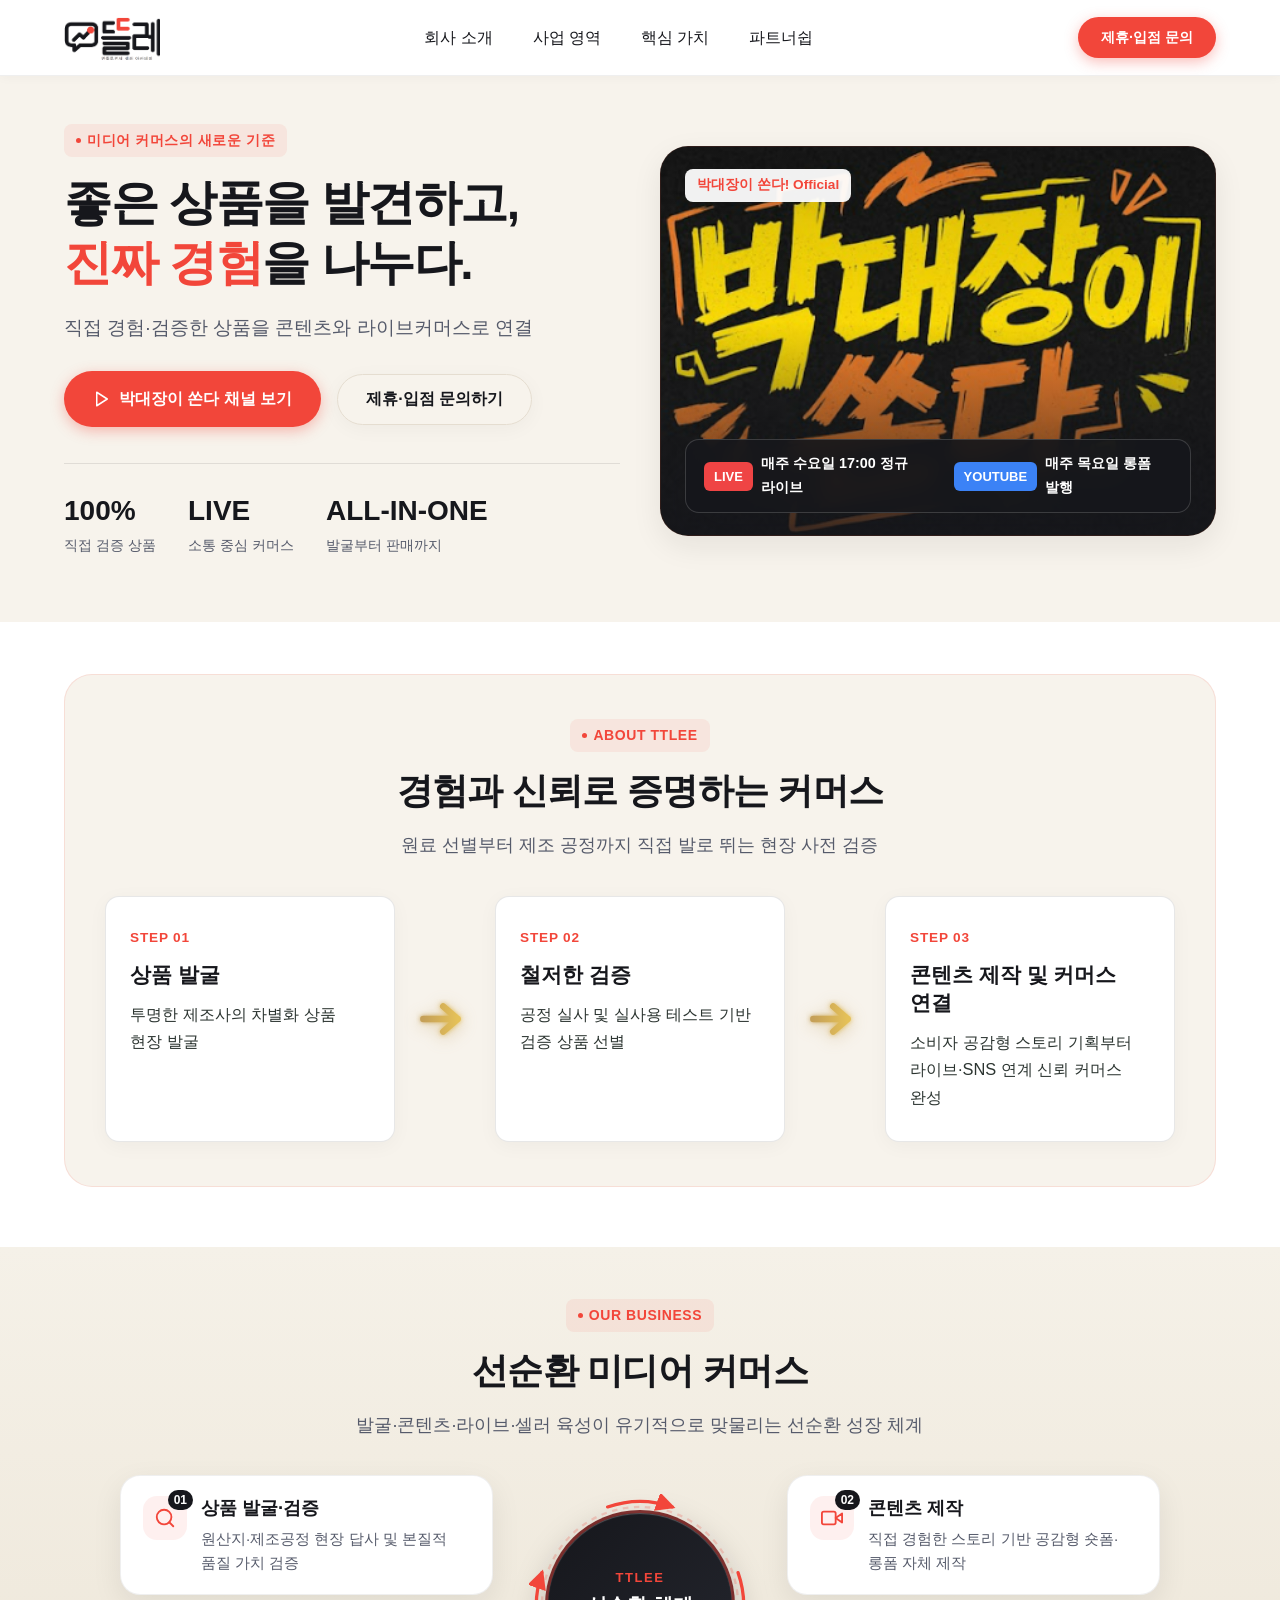
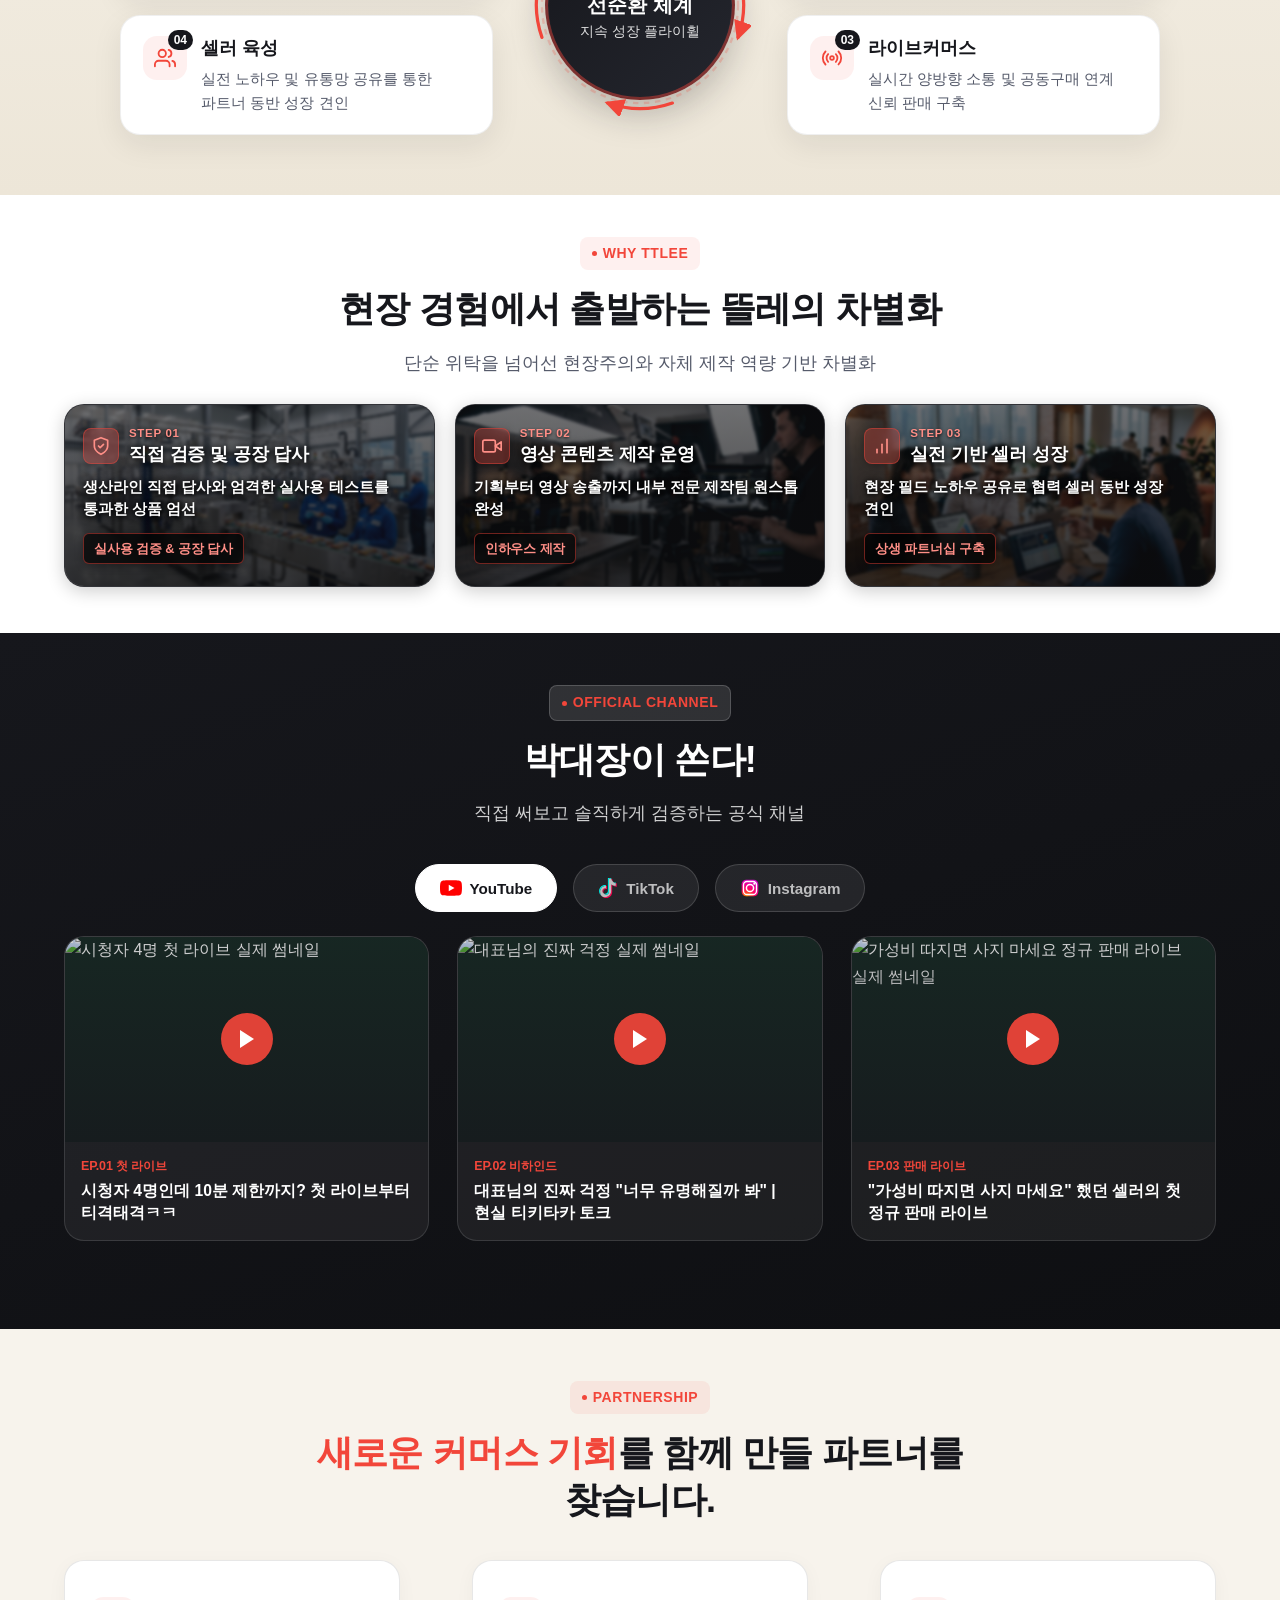
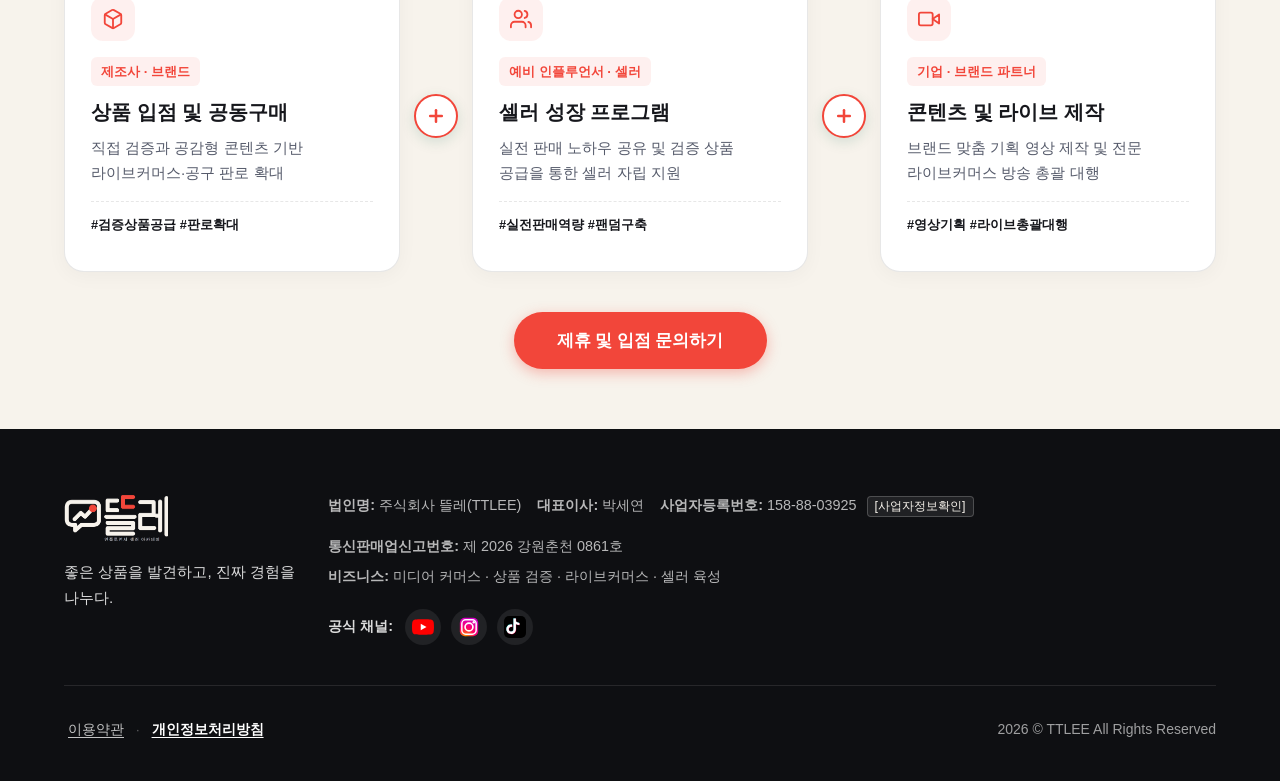
==== commit 073a69c0: "feat: clean up partnership section by removing partner badges, synergy labels, and equation banner" ====
--- a/index.html
+++ b/index.html
@@ -38,7 +38,7 @@
   <link rel="stylesheet" as="style" crossorigin href="https://cdn.jsdelivr.net/gh/orioncactus/pretendard@v1.3.9/dist/web/static/pretendard.min.css" />
   
   <!-- 메인 스타일시트 -->
-  <link rel="stylesheet" href="css/style.css?v=20261110_03">
+  <link rel="stylesheet" href="css/style.css?v=20261110_05">
 
   <!-- 거대 공백 완전 제거 및 반응형 UI/UX 정합성 보장 (캐시 무관 즉시 강제 적용) -->
   <style id="custom-layout-fix">
@@ -300,15 +300,16 @@
         color: #00F2EA !important;
       }
 
+      .tiktok-panel,
       .instagram-panel {
         display: none;
-        background-color: rgba(255, 255, 255, 0.04) !important;
-        border: 1px solid rgba(255, 255, 255, 0.12) !important;
-        border-radius: var(--radius-lg) !important;
-        padding: 36px !important;
-        margin: 0 auto 28px !important;
-      }
-
+        background: none !important;
+        border: none !important;
+        padding: 0 !important;
+        margin: 0 !important;
+      }
+
+      .tiktok-panel.active,
       .instagram-panel.active {
         display: block !important;
       }
@@ -335,13 +336,13 @@
         color: #FF0069 !important;
       }
 
-      /* 파트너십 상호 연결 (+) 그리드 및 시너지 배너 */
+      /* 파트너십 상호 연결 (+) 그리드 */
       .partnership-grid {
         display: grid !important;
         grid-template-columns: 1fr 48px 1fr 48px 1fr !important;
         align-items: stretch !important;
         gap: 12px !important;
-        margin-bottom: 32px !important;
+        margin-bottom: 40px !important;
       }
 
       .partner-card {
@@ -363,7 +364,7 @@
       .partner-card-header {
         display: flex !important;
         align-items: center !important;
-        justify-content: space-between !important;
+        justify-content: flex-start !important;
         margin-bottom: 16px !important;
       }
 
@@ -382,16 +383,6 @@
       .partner-card:hover .partner-card-icon {
         background: var(--color-starbucks-green) !important;
         color: #FFFFFF !important;
-      }
-
-      .partner-step-badge {
-        font-size: 0.75rem !important;
-        font-weight: 800 !important;
-        color: var(--color-gold-deep) !important;
-        background: rgba(197, 160, 89, 0.12) !important;
-        padding: 4px 8px !important;
-        border-radius: 6px !important;
-        letter-spacing: 0.05em !important;
       }
 
       .partner-target-badge {
@@ -434,7 +425,6 @@
 
       .partner-plus-divider {
         display: flex !important;
-        flex-direction: column !important;
         align-items: center !important;
         justify-content: center !important;
         align-self: center !important;
@@ -460,74 +450,6 @@
         transform: scale(1.15) rotate(90deg) !important;
         background: var(--color-starbucks-green) !important;
         color: #FFFFFF !important;
-      }
-
-      .partner-plus-label {
-        font-size: 0.65rem !important;
-        font-weight: 800 !important;
-        color: var(--color-gold-deep) !important;
-        margin-top: 6px !important;
-        letter-spacing: 0.08em !important;
-        text-transform: uppercase !important;
-      }
-
-      .partnership-synergy-banner {
-        background: linear-gradient(135deg, rgba(0, 98, 65, 0.06) 0%, rgba(197, 160, 89, 0.08) 100%) !important;
-        border: 1px solid rgba(0, 98, 65, 0.18) !important;
-        border-radius: var(--radius-lg) !important;
-        padding: 24px 28px !important;
-        text-align: center !important;
-        margin: 0 auto 36px !important;
-        max-width: 920px !important;
-      }
-
-      .synergy-flow-equation {
-        display: flex !important;
-        align-items: center !important;
-        justify-content: center !important;
-        gap: 12px !important;
-        flex-wrap: wrap !important;
-        margin-bottom: 8px !important;
-      }
-
-      .eq-item {
-        font-size: 1rem !important;
-        font-weight: 700 !important;
-        color: var(--color-charcoal) !important;
-        background: #FFFFFF !important;
-        padding: 6px 14px !important;
-        border-radius: var(--radius-full) !important;
-        border: 1px solid var(--color-border) !important;
-        box-shadow: 0 2px 6px rgba(0, 0, 0, 0.04) !important;
-      }
-
-      .eq-plus {
-        font-size: 1.15rem !important;
-        font-weight: 800 !important;
-        color: var(--color-starbucks-green) !important;
-      }
-
-      .eq-equal {
-        font-size: 1.25rem !important;
-        font-weight: 800 !important;
-        color: var(--color-gold-deep) !important;
-      }
-
-      .eq-result {
-        font-size: 1.05rem !important;
-        font-weight: 800 !important;
-        color: var(--color-starbucks-green) !important;
-        background: #FFFFFF !important;
-        padding: 6px 16px !important;
-        border-radius: var(--radius-full) !important;
-        border: 1.5px solid var(--color-starbucks-green) !important;
-        box-shadow: 0 2px 8px rgba(0, 98, 65, 0.12) !important;
-      }
-
-      .synergy-subtext {
-        font-size: 0.925rem !important;
-        color: var(--color-secondary) !important;
-        margin: 0 !important;
       }
 
     /* 2. 태블릿 레이아웃 (769px ~ 1024px) */
@@ -836,11 +758,6 @@
         padding: 12px 14px 14px !important;
       }
 
-      .tiktok-panel,
-      .instagram-panel {
-        padding: 24px 16px !important;
-        margin-bottom: 20px !important;
-      }
 
       /* 파트너십 모바일 */
       .partnership-grid {
@@ -851,13 +768,7 @@
       }
 
       .partner-plus-divider {
-        margin: 4px 0 !important;
-        flex-direction: row !important;
-        gap: 8px !important;
-      }
-
-      .partner-plus-label {
-        margin-top: 0 !important;
+        margin: 6px 0 !important;
       }
 
       .partner-card {
@@ -869,29 +780,6 @@
       .partner-card p {
         font-size: 0.95rem !important;
         line-height: 1.6 !important;
-      }
-
-      .partnership-synergy-banner {
-        padding: 20px 16px !important;
-        margin-bottom: 28px !important;
-      }
-
-      .synergy-flow-equation {
-        gap: 6px !important;
-      }
-
-      .eq-item, .eq-result {
-        font-size: 0.85rem !important;
-        padding: 5px 10px !important;
-      }
-
-      .eq-plus, .eq-equal {
-        font-size: 1rem !important;
-      }
-
-      .synergy-subtext {
-        font-size: 0.85rem !important;
-        line-height: 1.5 !important;
       }
 
       .partnership-cta-wrapper .btn {
@@ -1561,7 +1449,6 @@
                 <line x1="12" y1="22.08" x2="12" y2="12"></line>
               </svg>
             </div>
-            <span class="partner-step-badge">PARTNER 01</span>
           </div>
           <span class="partner-target-badge">제조사 · 브랜드</span>
           <h3>상품 입점 및 공동구매</h3>
@@ -1577,7 +1464,6 @@
               <line x1="5" y1="12" x2="19" y2="12"></line>
             </svg>
           </div>
-          <span class="partner-plus-label">SYNERGY</span>
         </div>
 
         <!-- 2. 예비 인플루언서·셀러 -->
@@ -1591,7 +1477,6 @@
                 <path d="M16 3.13a4 4 0 0 1 0 7.75"></path>
               </svg>
             </div>
-            <span class="partner-step-badge">PARTNER 02</span>
           </div>
           <span class="partner-target-badge">예비 인플루언서 · 셀러</span>
           <h3>셀러 성장 프로그램</h3>
@@ -1607,7 +1492,6 @@
               <line x1="5" y1="12" x2="19" y2="12"></line>
             </svg>
           </div>
-          <span class="partner-plus-label">SYNERGY</span>
         </div>
 
         <!-- 3. 기업·브랜드 파트너 -->
@@ -1619,27 +1503,12 @@
                 <rect x="1" y="5" width="15" height="14" rx="2" ry="2"></rect>
               </svg>
             </div>
-            <span class="partner-step-badge">PARTNER 03</span>
           </div>
           <span class="partner-target-badge">기업 · 브랜드 파트너</span>
           <h3>콘텐츠 및 라이브 제작</h3>
           <p>브랜드 맞춤 기획 영상 제작 및 전문 라이브커머스 방송 총괄 대행</p>
           <div class="partner-benefit-tag">#영상기획 #라이브총괄대행</div>
         </div>
-      </div>
-
-      <!-- 3가지 파트너십 상호 연결 시너지 배너 -->
-      <div class="partnership-synergy-banner">
-        <div class="synergy-flow-equation">
-          <span class="eq-item">우수 제조 상품</span>
-          <span class="eq-plus">+</span>
-          <span class="eq-item">실전 육성 셀러</span>
-          <span class="eq-plus">+</span>
-          <span class="eq-item">전문 미디어 기획</span>
-          <span class="eq-equal">=</span>
-          <span class="eq-result">선순환 동반성장 생태계</span>
-        </div>
-        <p class="synergy-subtext">3대 파트너십의 유기적 결합으로 어떤 파트너든 뜰레와 함께 성공적인 커머스 시너지를 창출합니다.</p>
       </div>
 
       <!-- 3가지 내용 설명 후 단일 일원화된 통합 문의 CTA 버튼 -->
@@ -2098,6 +1967,6 @@
   <div class="toast-notice" id="toastNotice"></div>
 
   <!-- 메인 스크립트 -->
-  <script src="js/main.js?v=20261110_03"></script>
+  <script src="js/main.js?v=20261110_05"></script>
 </body>
 </html>
--- a/css/style.css
+++ b/css/style.css
@@ -1215,15 +1215,10 @@
   flex-wrap: wrap;
 }
 
-/* 틱톡 & 인스타그램 패널 안내 스타일 */
+/* 틱톡 & 인스타그램 패널 스타일 (유튜브 패널과 동일하게 외곽 박스 제거) */
 .tiktok-panel,
 .instagram-panel {
   display: none;
-  background-color: rgba(255, 255, 255, 0.04);
-  border: 1px solid rgba(255, 255, 255, 0.12);
-  border-radius: var(--radius-lg);
-  padding: 36px;
-  margin: 0 auto 28px;
 }
 
 .tiktok-panel.active,
@@ -1250,7 +1245,7 @@
   grid-template-columns: 1fr 48px 1fr 48px 1fr;
   align-items: stretch;
   gap: 12px;
-  margin-bottom: 32px;
+  margin-bottom: 40px;
 }
 
 .partner-card {
@@ -1276,7 +1271,7 @@
 .partner-card-header {
   display: flex;
   align-items: center;
-  justify-content: space-between;
+  justify-content: flex-start;
   margin-bottom: 16px;
 }
 
@@ -1295,16 +1290,6 @@
 .partner-card:hover .partner-card-icon {
   background: var(--color-starbucks-green);
   color: #FFFFFF;
-}
-
-.partner-step-badge {
-  font-size: 0.75rem;
-  font-weight: 800;
-  color: var(--color-gold-deep);
-  background: rgba(197, 160, 89, 0.12);
-  padding: 4px 8px;
-  border-radius: 6px;
-  letter-spacing: 0.05em;
 }
 
 .partner-target-badge {
@@ -1348,7 +1333,6 @@
 /* + 시너지 연결 커넥터 */
 .partner-plus-divider {
   display: flex;
-  flex-direction: column;
   align-items: center;
   justify-content: center;
   align-self: center;
@@ -1374,75 +1358,6 @@
   transform: scale(1.15) rotate(90deg);
   background: var(--color-starbucks-green);
   color: #FFFFFF;
-}
-
-.partner-plus-label {
-  font-size: 0.65rem;
-  font-weight: 800;
-  color: var(--color-gold-deep);
-  margin-top: 6px;
-  letter-spacing: 0.08em;
-  text-transform: uppercase;
-}
-
-/* 3대 파트너십 상호 연결 시너지 배너 */
-.partnership-synergy-banner {
-  background: linear-gradient(135deg, rgba(0, 98, 65, 0.06) 0%, rgba(197, 160, 89, 0.08) 100%);
-  border: 1px solid rgba(0, 98, 65, 0.18);
-  border-radius: var(--radius-lg);
-  padding: 24px 28px;
-  text-align: center;
-  margin: 0 auto 36px;
-  max-width: 920px;
-}
-
-.synergy-flow-equation {
-  display: flex;
-  align-items: center;
-  justify-content: center;
-  gap: 12px;
-  flex-wrap: wrap;
-  margin-bottom: 8px;
-}
-
-.eq-item {
-  font-size: 1rem;
-  font-weight: 700;
-  color: var(--color-charcoal);
-  background: #FFFFFF;
-  padding: 6px 14px;
-  border-radius: var(--radius-full);
-  border: 1px solid var(--color-border);
-  box-shadow: 0 2px 6px rgba(0, 0, 0, 0.04);
-}
-
-.eq-plus {
-  font-size: 1.15rem;
-  font-weight: 800;
-  color: var(--color-starbucks-green);
-}
-
-.eq-equal {
-  font-size: 1.25rem;
-  font-weight: 800;
-  color: var(--color-gold-deep);
-}
-
-.eq-result {
-  font-size: 1.05rem;
-  font-weight: 800;
-  color: var(--color-starbucks-green);
-  background: #FFFFFF;
-  padding: 6px 16px;
-  border-radius: var(--radius-full);
-  border: 1.5px solid var(--color-starbucks-green);
-  box-shadow: 0 2px 8px rgba(0, 98, 65, 0.12);
-}
-
-.synergy-subtext {
-  font-size: 0.925rem;
-  color: var(--color-secondary);
-  margin: 0;
 }
 
 .partnership-cta-wrapper {
@@ -2115,11 +2030,6 @@
     box-sizing: border-box;
   }
 
-  .tiktok-panel,
-  .instagram-panel {
-    padding: 24px 16px;
-    margin-bottom: 20px;
-  }
 
   /* 파트너십 모바일 */
   .partnership-grid {
@@ -2130,42 +2040,13 @@
   }
 
   .partner-plus-divider {
-    margin: 4px 0;
-    flex-direction: row;
-    gap: 8px;
-  }
-
-  .partner-plus-label {
-    margin-top: 0;
+    margin: 6px 0;
   }
 
   .partner-card {
     padding: 24px 20px;
     width: 100%;
     box-sizing: border-box;
-  }
-
-  .partnership-synergy-banner {
-    padding: 20px 16px;
-    margin-bottom: 28px;
-  }
-
-  .synergy-flow-equation {
-    gap: 6px;
-  }
-
-  .eq-item, .eq-result {
-    font-size: 0.85rem;
-    padding: 5px 10px;
-  }
-
-  .eq-plus, .eq-equal {
-    font-size: 1rem;
-  }
-
-  .synergy-subtext {
-    font-size: 0.85rem;
-    line-height: 1.5;
   }
 
   .partnership-cta-wrapper .btn {
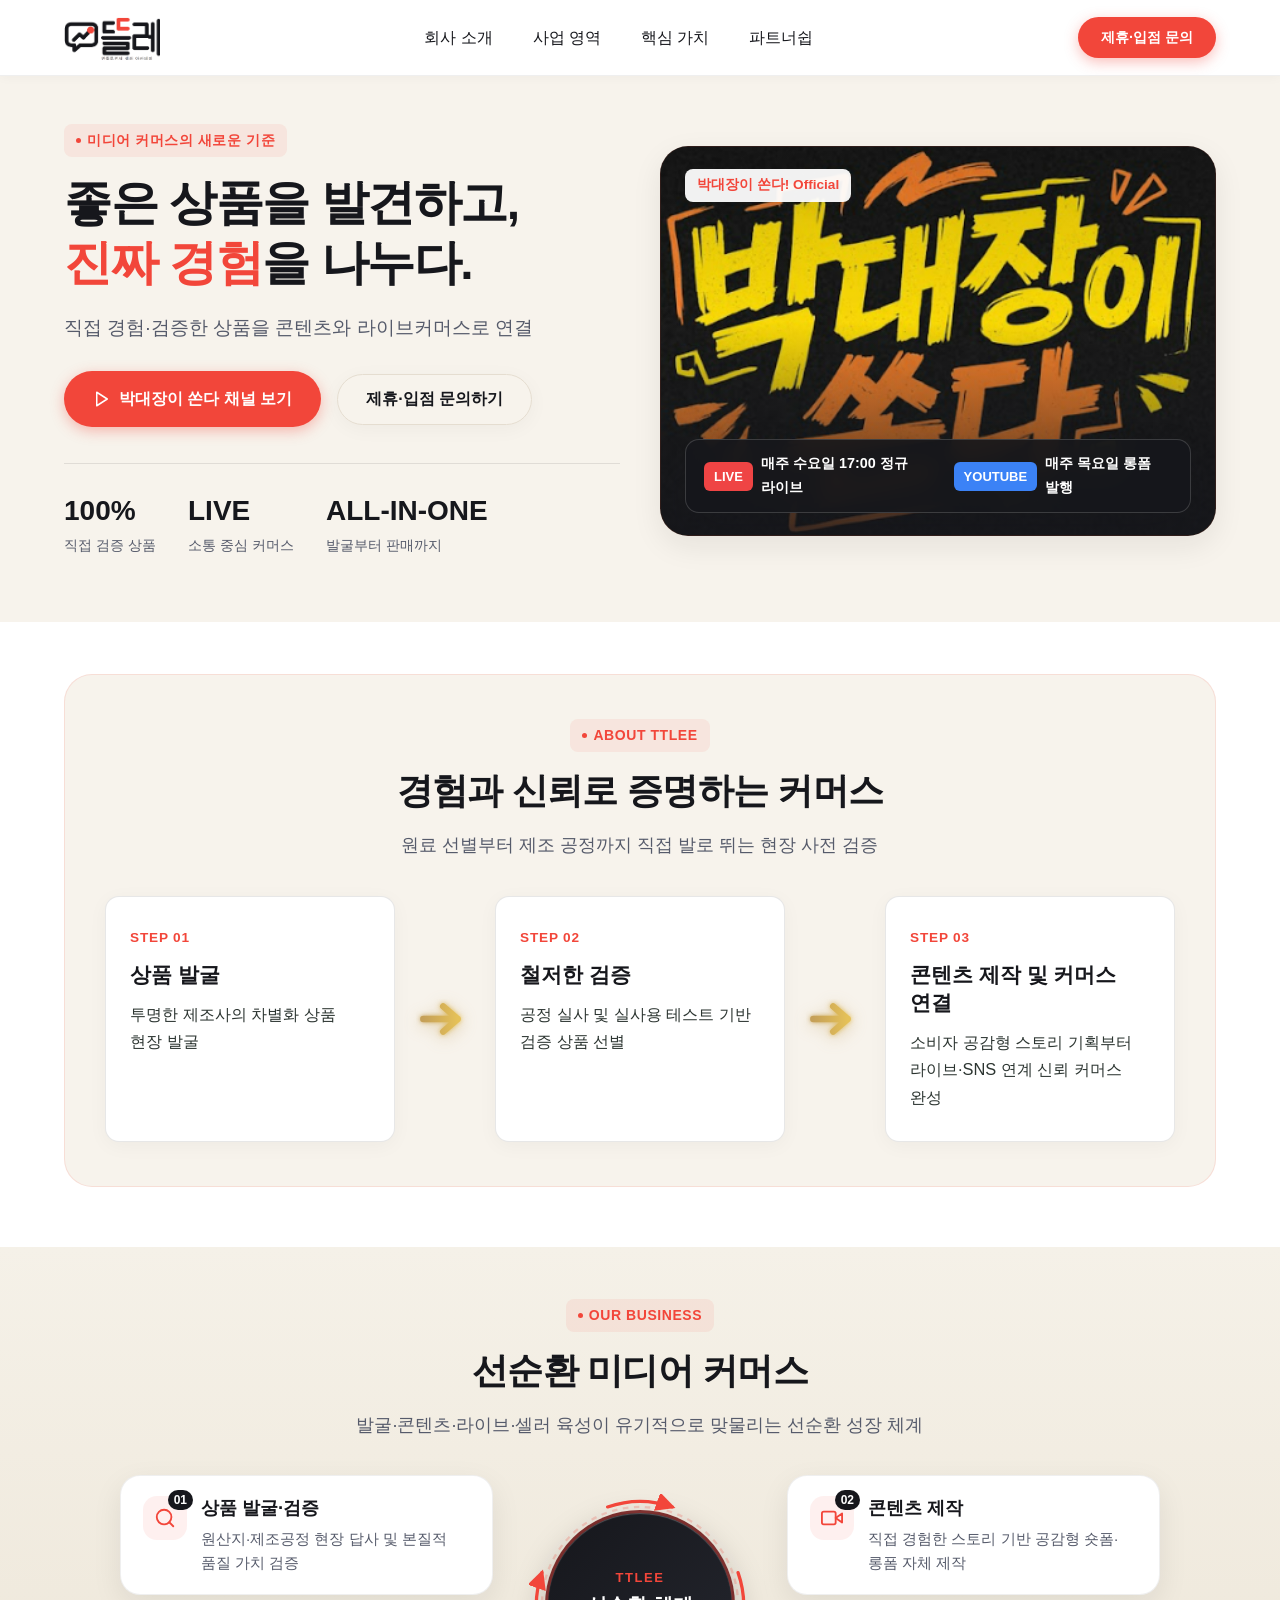
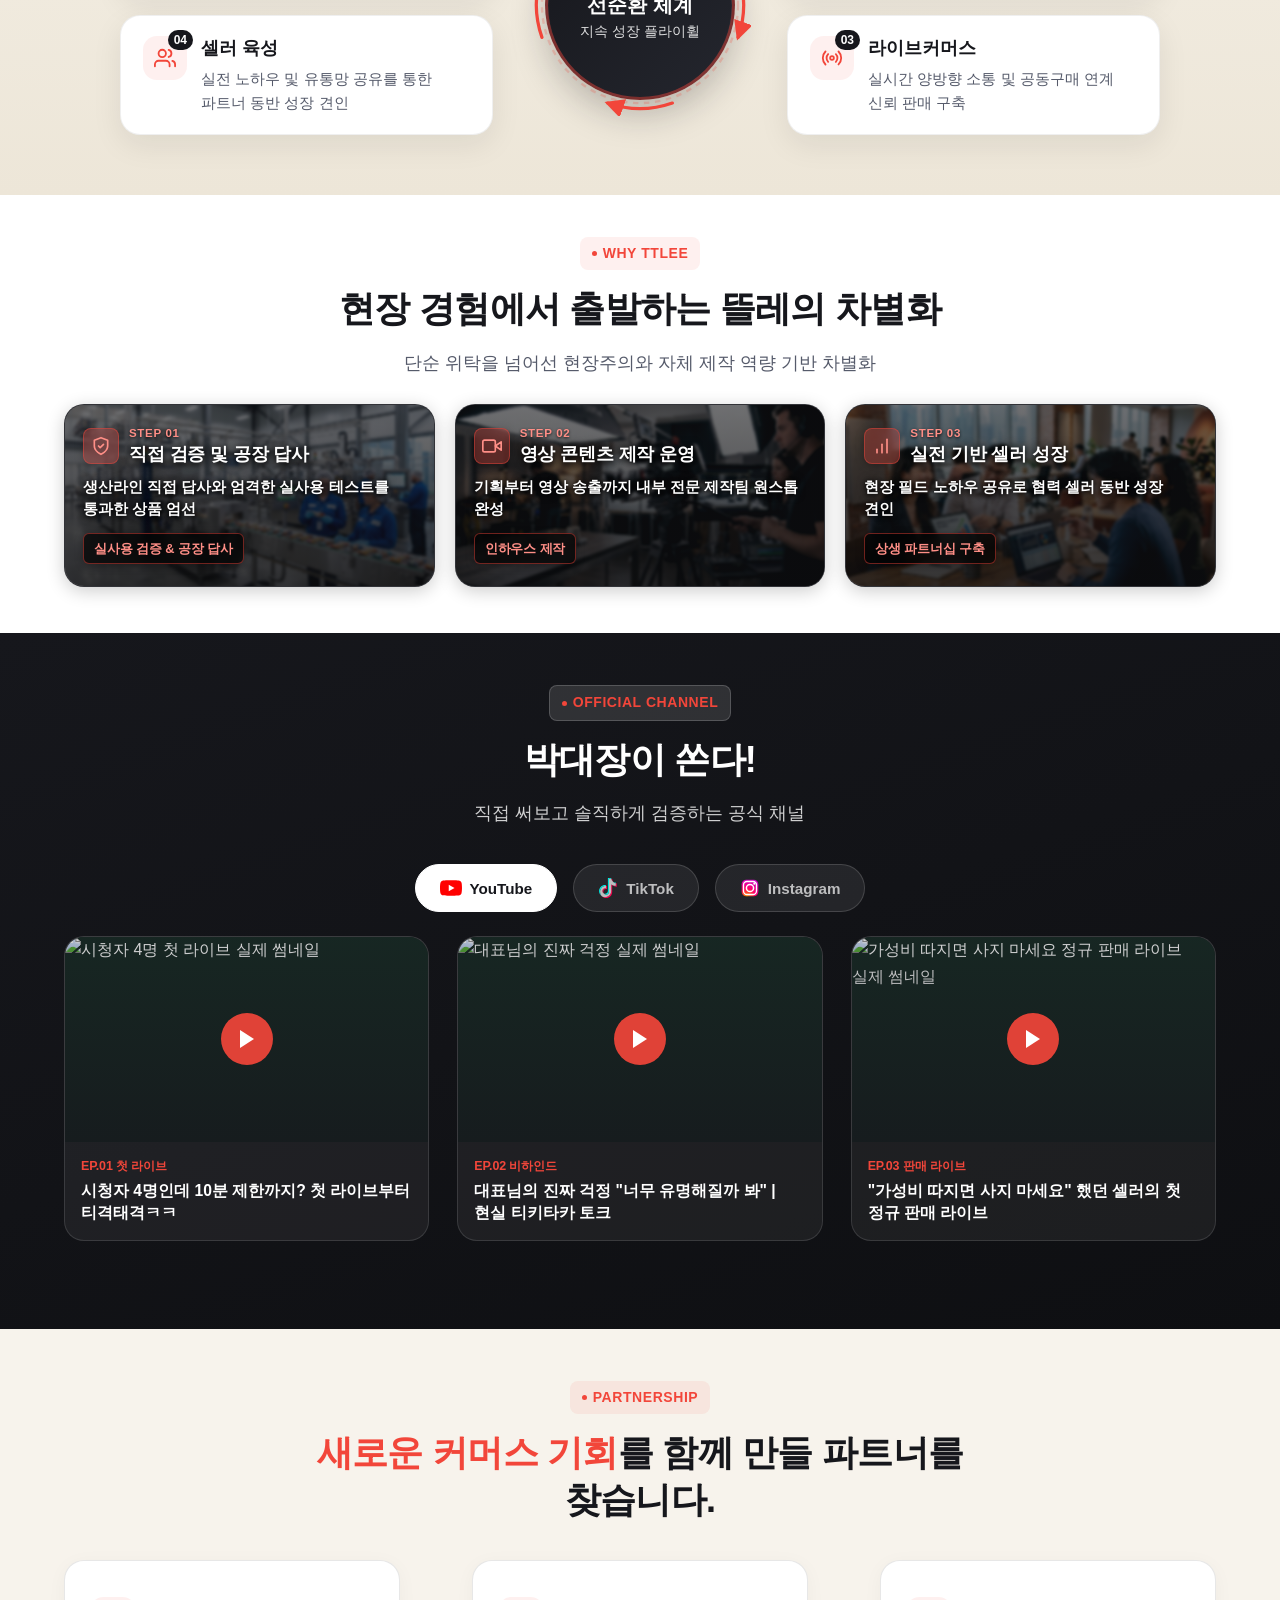
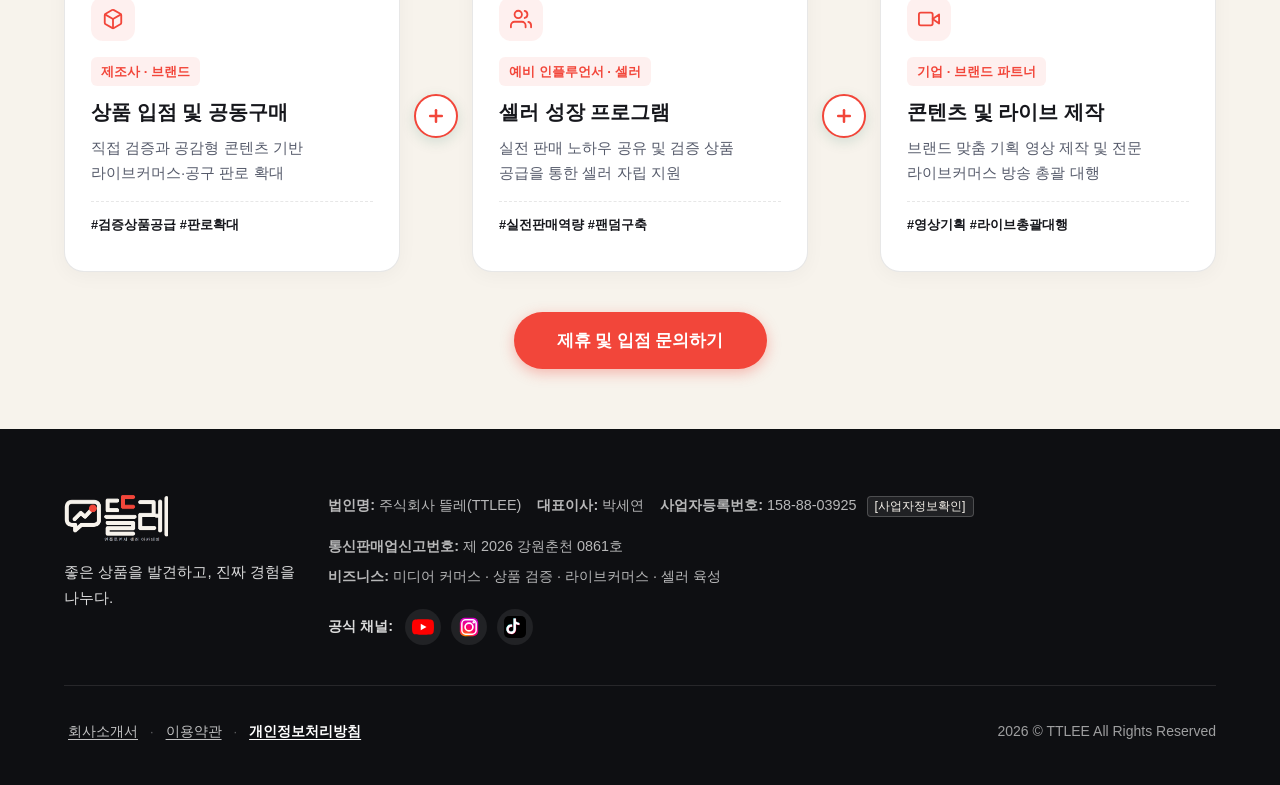
==== commit 90d7e504: "feat: 회사소개서(/deck) 뷰어 및 PDF 다운로드 기능 추가 & 프로젝트 핵심 규칙 문서 일원화" ====
--- a/index.html
+++ b/index.html
@@ -13,6 +13,60 @@
   <link rel="shortcut icon" href="favicon.ico">
   <link rel="apple-touch-icon" href="images/favicon.png">
   <link rel="canonical" href="https://www.ttlee.co.kr">
+
+  <!-- 검색엔진 크롤링 지침 및 검색 키워드 최적화 (SEO) -->
+  <meta name="robots" content="index, follow, max-image-preview:large, max-snippet:-1, max-video-preview:-1">
+  <meta name="googlebot" content="index, follow">
+  <meta name="naverbot" content="index, follow">
+  <meta name="daumoa" content="index, follow">
+  <meta name="keywords" content="뜰레, TTLee, 박대장, 박대장이 쏜다, 미디어 커머스, 라이브커머스, 공동구매, 상품 소싱, 인플루언서 커머스, 파트너십">
+  <meta name="author" content="주식회사 뜰레">
+
+  <!-- 검색엔진 웹마스터 소유권 인증 메타태그 -->
+  <meta name="naver-site-verification" content="1ccdc2942ea60d7af9f40ca446f0ad7c71949618" />
+  <!-- <meta name="google-site-verification" content="구글_인증코드_입력" /> -->
+  <!-- <meta name="msvalidate.01" content="빙_인증코드_입력" /> -->
+
+  <!-- 검색엔진 구조화 데이터 (Schema.org JSON-LD) - 엔티티 및 리치 검색 결과 최적화 -->
+  <script type="application/ld+json">
+  {
+    "@context": "https://schema.org",
+    "@graph": [
+      {
+        "@type": "Organization",
+        "@id": "https://www.ttlee.co.kr/#organization",
+        "name": "주식회사 뜰레",
+        "alternateName": ["뜰레", "TTLEE", "박대장", "박대장이 쏜다"],
+        "url": "https://www.ttlee.co.kr",
+        "logo": {
+          "@type": "ImageObject",
+          "url": "https://www.ttlee.co.kr/images/logo.png"
+        },
+        "description": "좋은 상품을 발견하고, 진짜 경험을 나누다. 직접 경험하고 검증한 상품을 콘텐츠와 라이브커머스로 연결하는 미디어 커머스 기업 뜰레입니다.",
+        "sameAs": [
+          "https://www.youtube.com/@parkboss1",
+          "https://www.instagram.com/parkboss0613/",
+          "https://www.tiktok.com/@parkboss_1"
+        ],
+        "contactPoint": {
+          "@type": "ContactPoint",
+          "contactType": "customer service",
+          "email": "support@ttlee.co.kr"
+        }
+      },
+      {
+        "@type": "WebSite",
+        "@id": "https://www.ttlee.co.kr/#website",
+        "url": "https://www.ttlee.co.kr",
+        "name": "뜰레 (TTLEE) — 미디어 커머스 기업",
+        "publisher": {
+          "@id": "https://www.ttlee.co.kr/#organization"
+        },
+        "inLanguage": "ko-KR"
+      }
+    ]
+  }
+  </script>
 
   <!-- Open Graph (SNS URL 공유 썸네일 및 메타데이터) -->
   <meta property="og:type" content="website">
@@ -1586,6 +1640,8 @@
 
       <div class="footer-bottom">
         <div class="footer-policy-nav">
+          <a href="/deck" target="_blank" rel="noopener noreferrer" class="footer-policy-btn">회사소개서</a>
+          <span class="footer-policy-sep">·</span>
           <button type="button" class="footer-policy-btn" id="openTermsBtn">이용약관</button>
           <span class="footer-policy-sep">·</span>
           <button type="button" class="footer-policy-btn highlight" id="openPrivacyBtn">개인정보처리방침</button>
--- a/css/style.css
+++ b/css/style.css
@@ -2090,6 +2090,7 @@
 }
 
 .footer-policy-btn {
+  display: inline-block;
   background: none;
   border: none;
   color: rgba(255, 255, 255, 0.75);
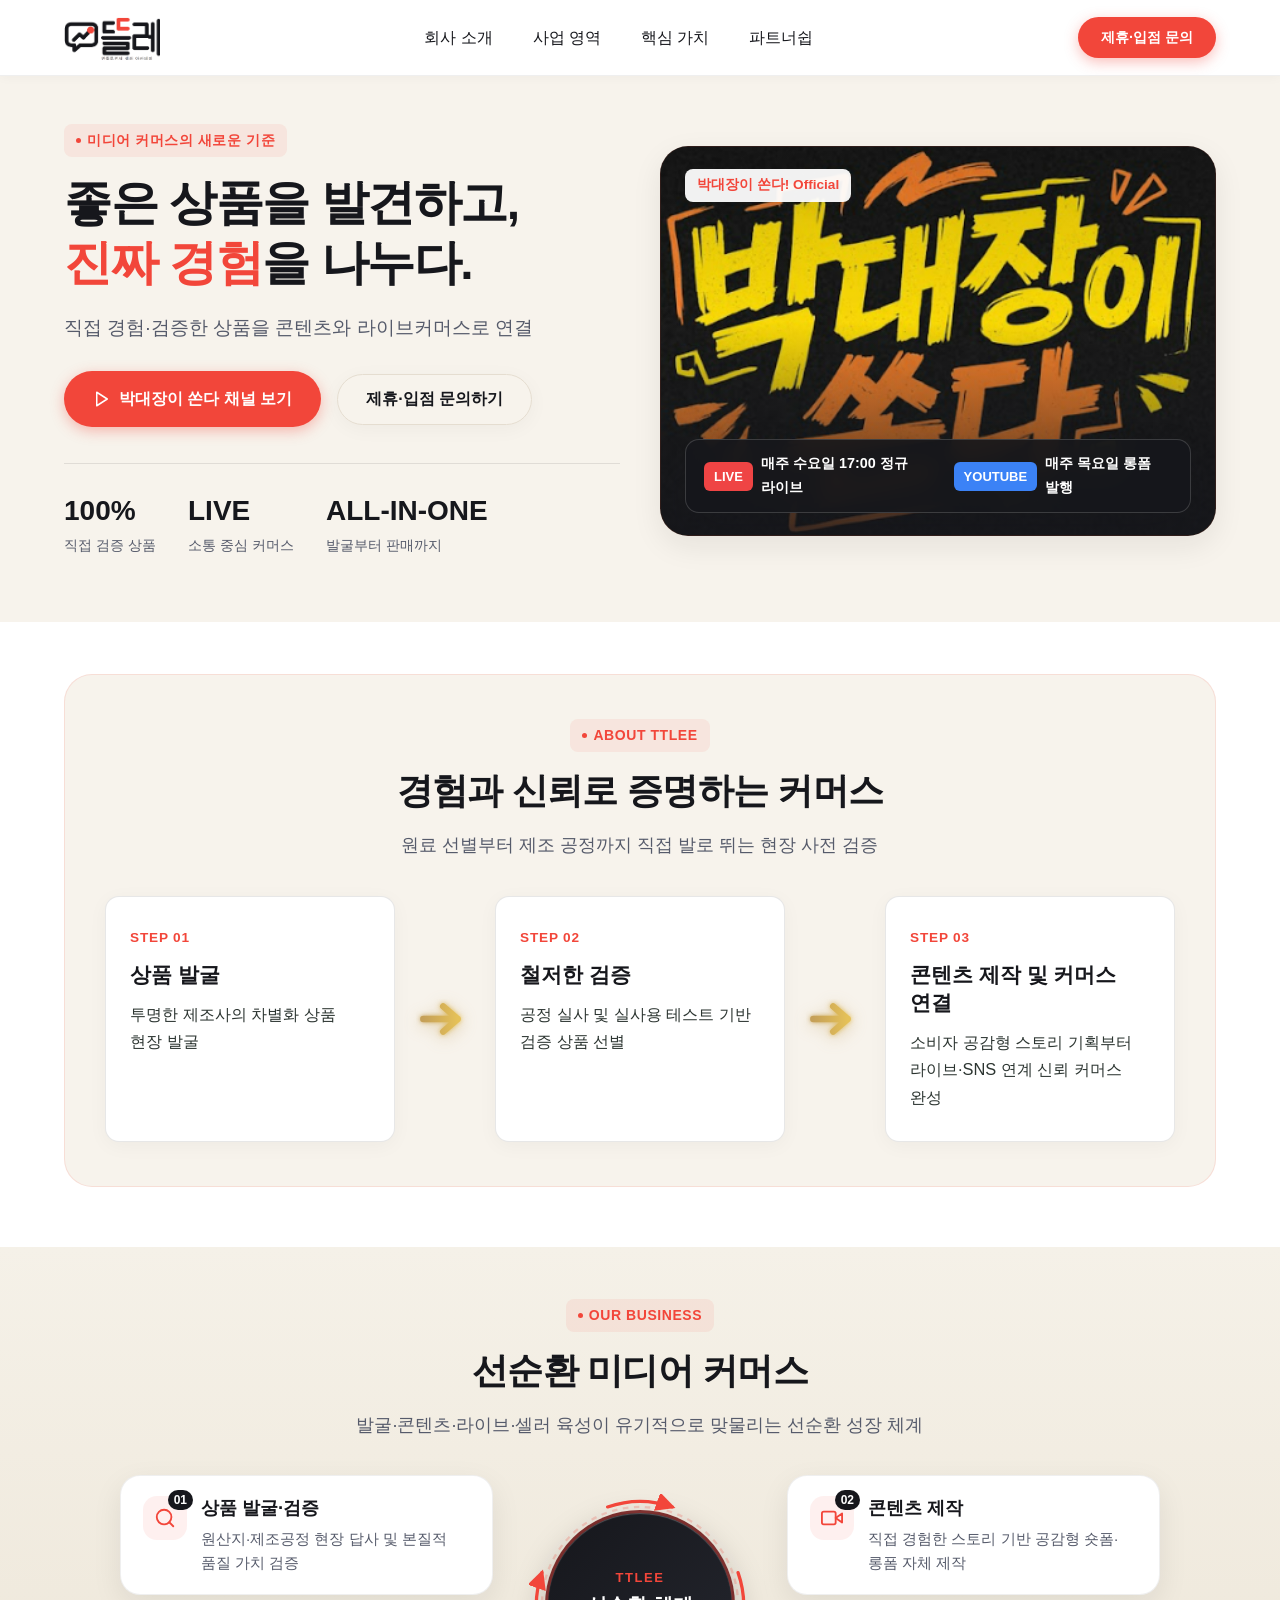
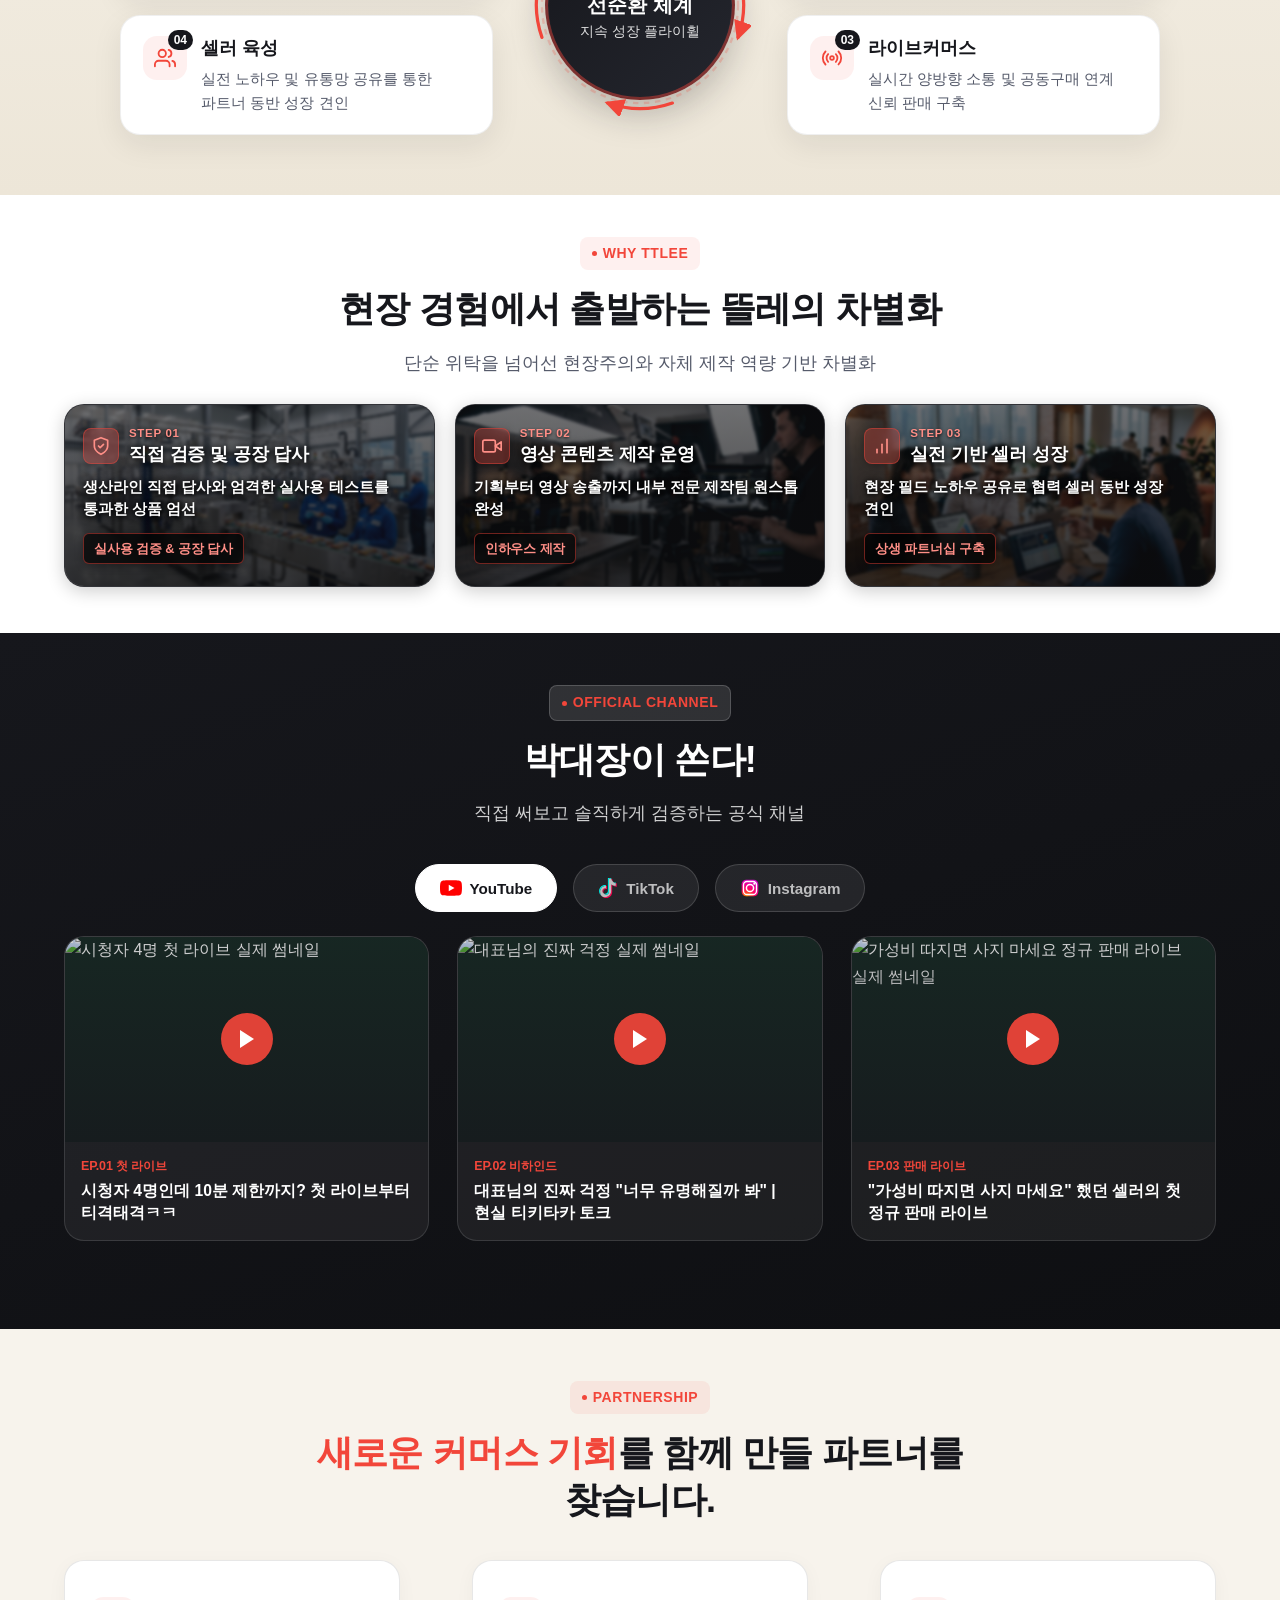
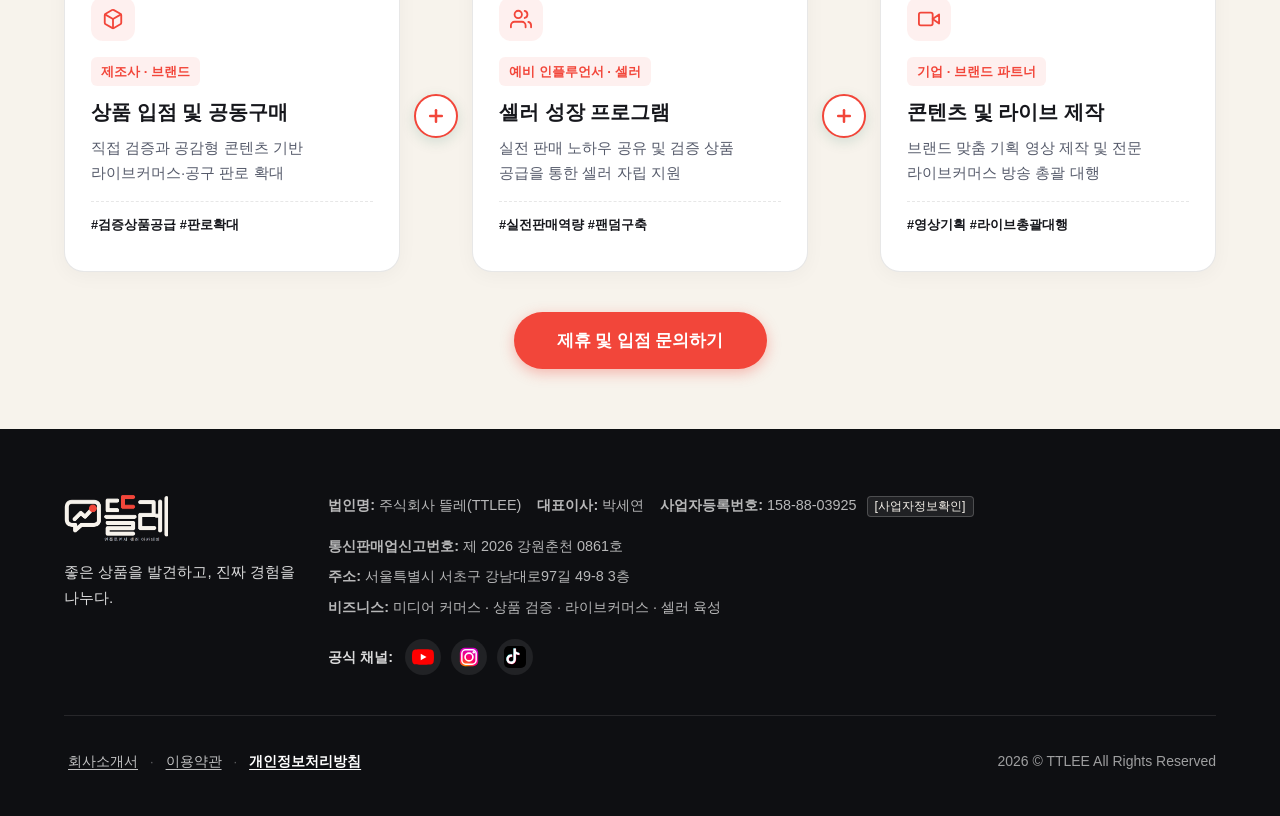
==== commit 74827212: "fix(footer): add company address information to footer" ====
--- a/index.html
+++ b/index.html
@@ -1593,6 +1593,9 @@
             <span><strong>통신판매업신고번호:</strong> 제 2026 강원춘천 0861호</span>
           </div>
           <div class="footer-info-row">
+            <span><strong>주소:</strong> 서울특별시 서초구 강남대로97길 49-8 3층</span>
+          </div>
+          <div class="footer-info-row">
             <span><strong>비즈니스:</strong> 미디어 커머스 · 상품 검증 · 라이브커머스 · 셀러 육성</span>
           </div>
           <div class="footer-info-row footer-social-row" style="margin-top: 14px; gap: 12px; align-items: center;">
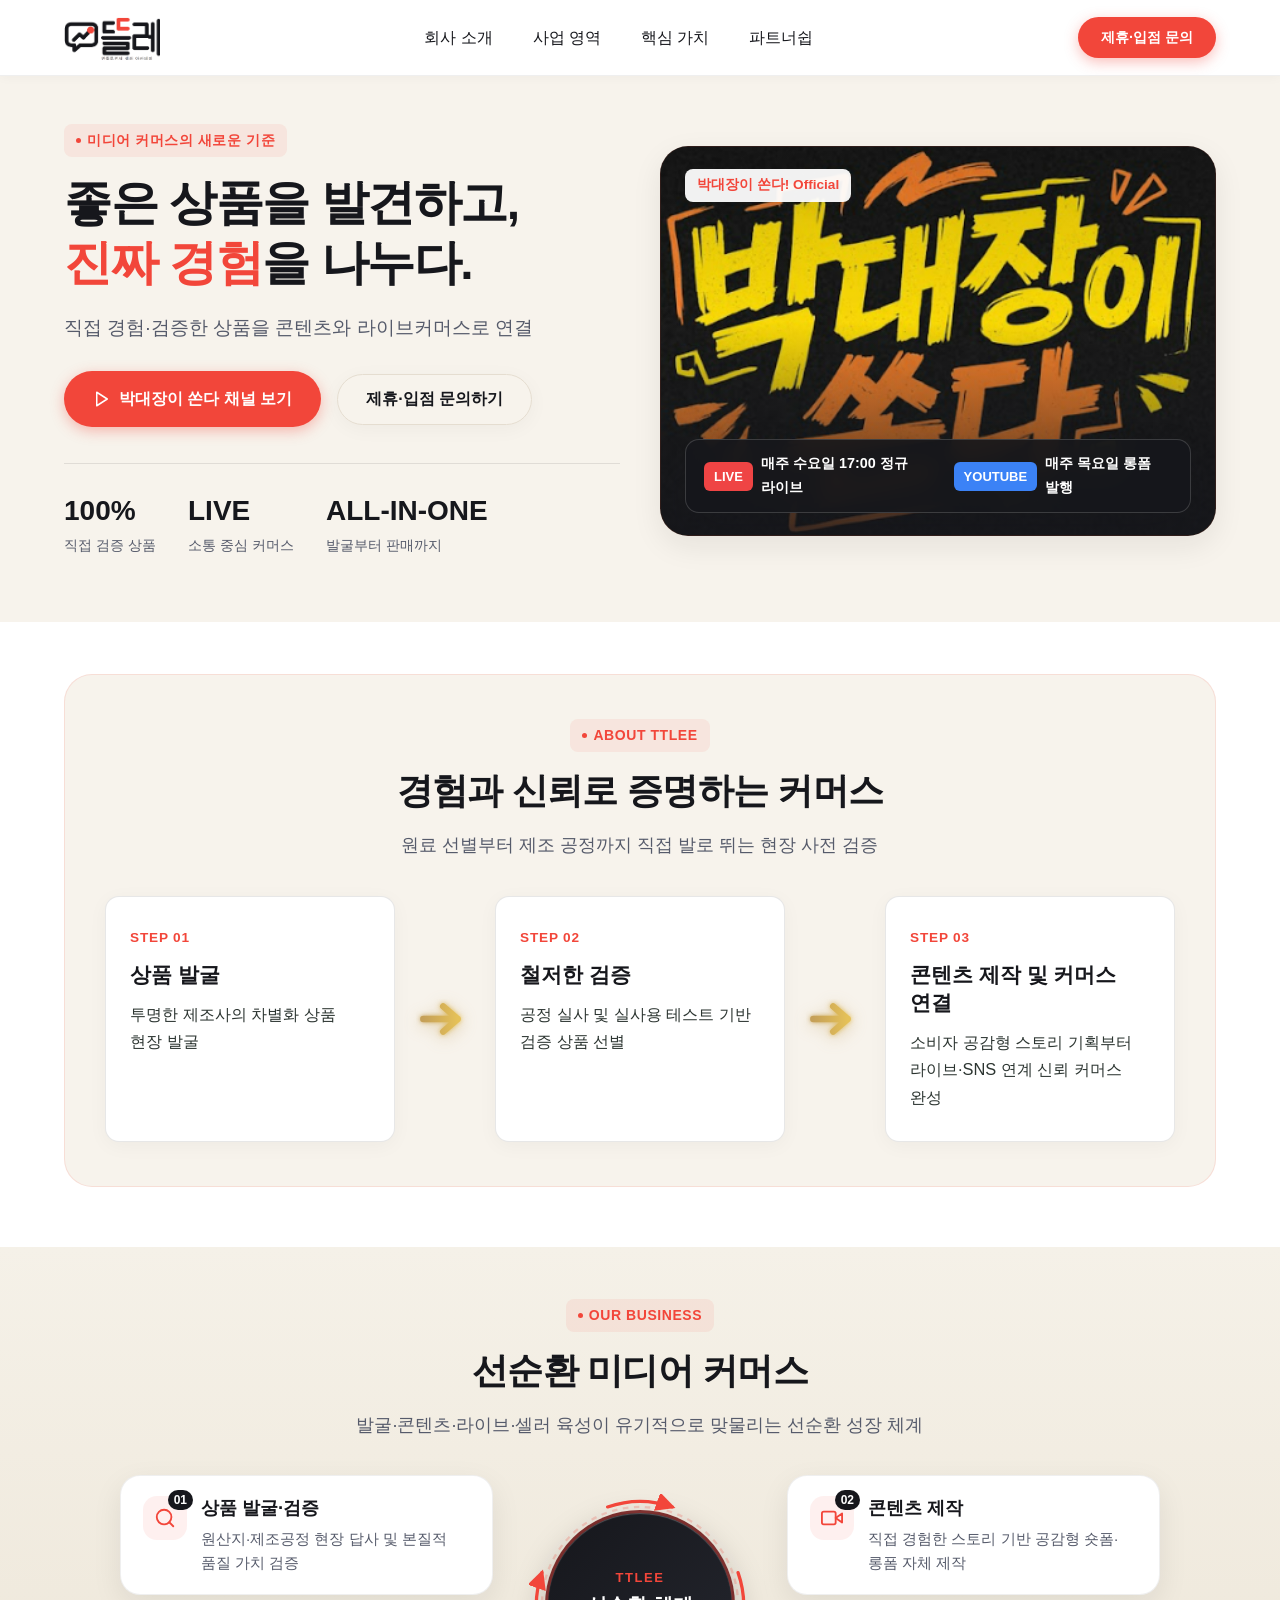
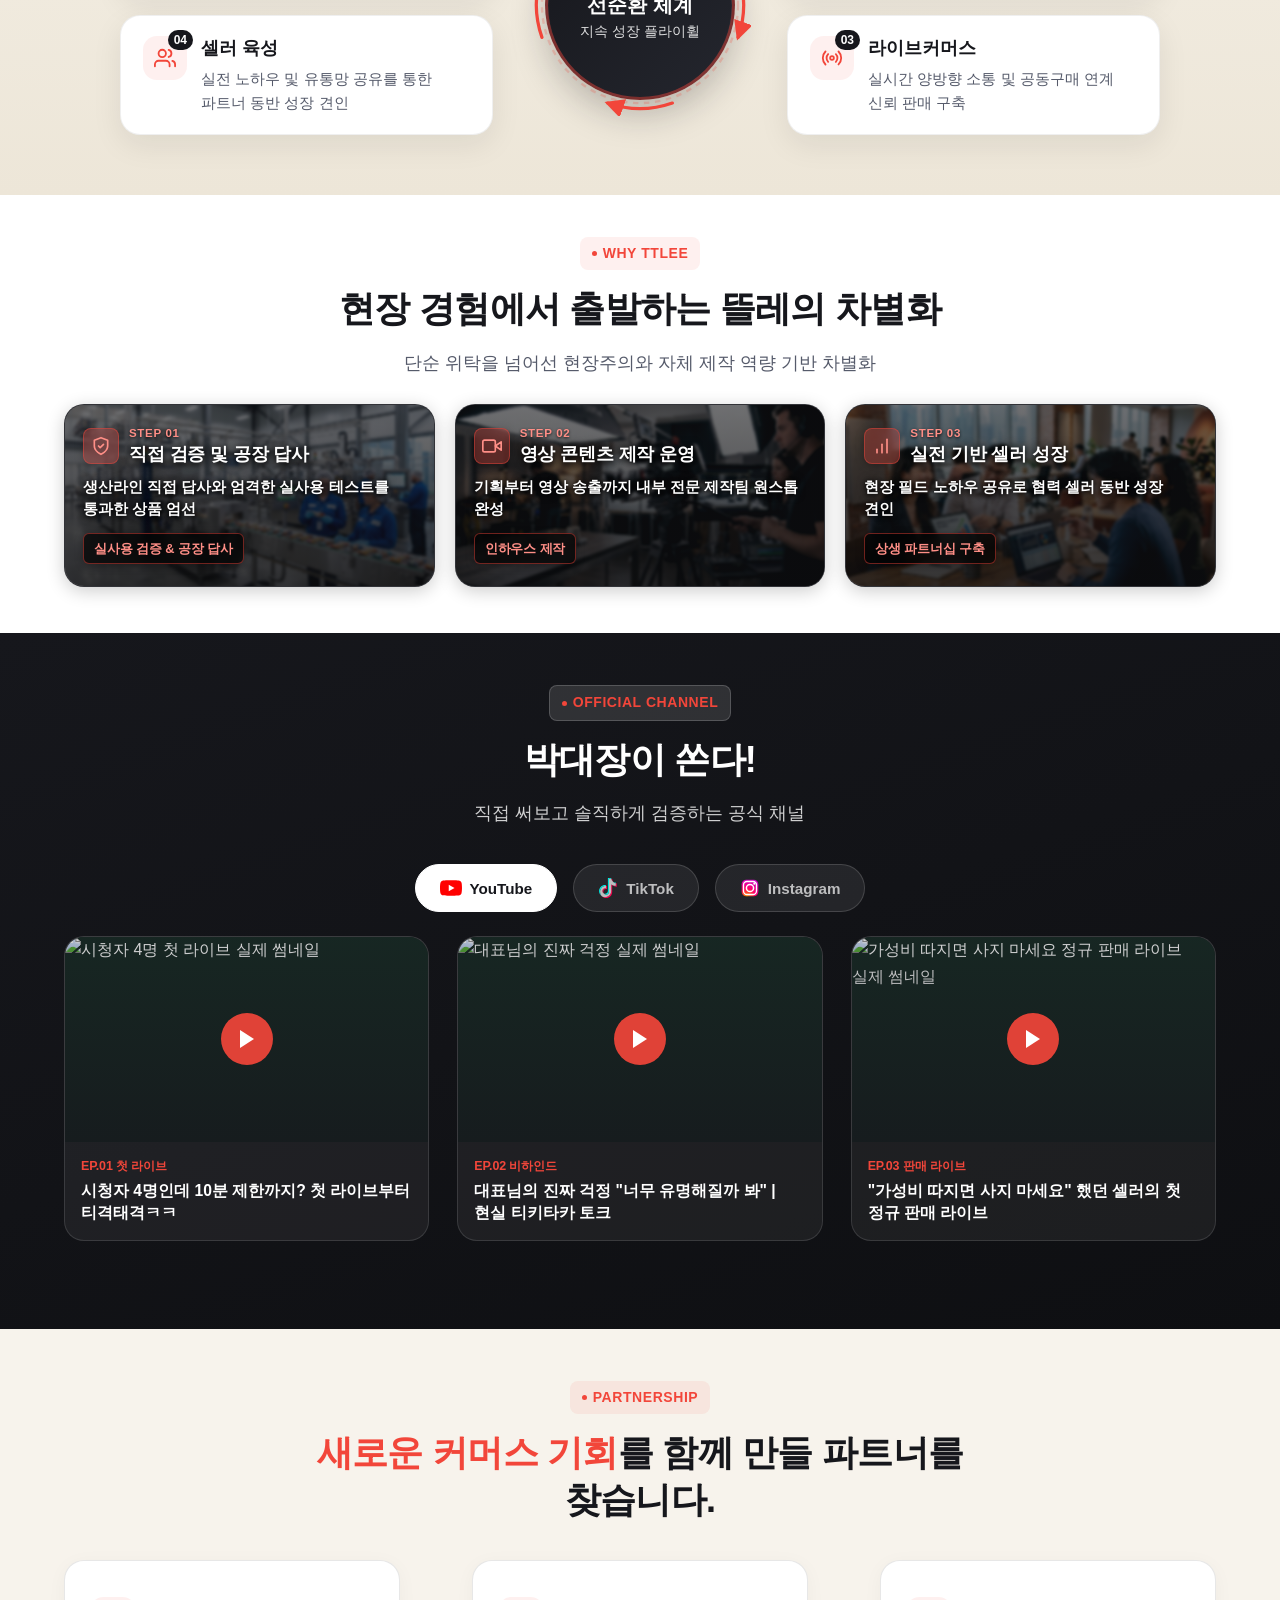
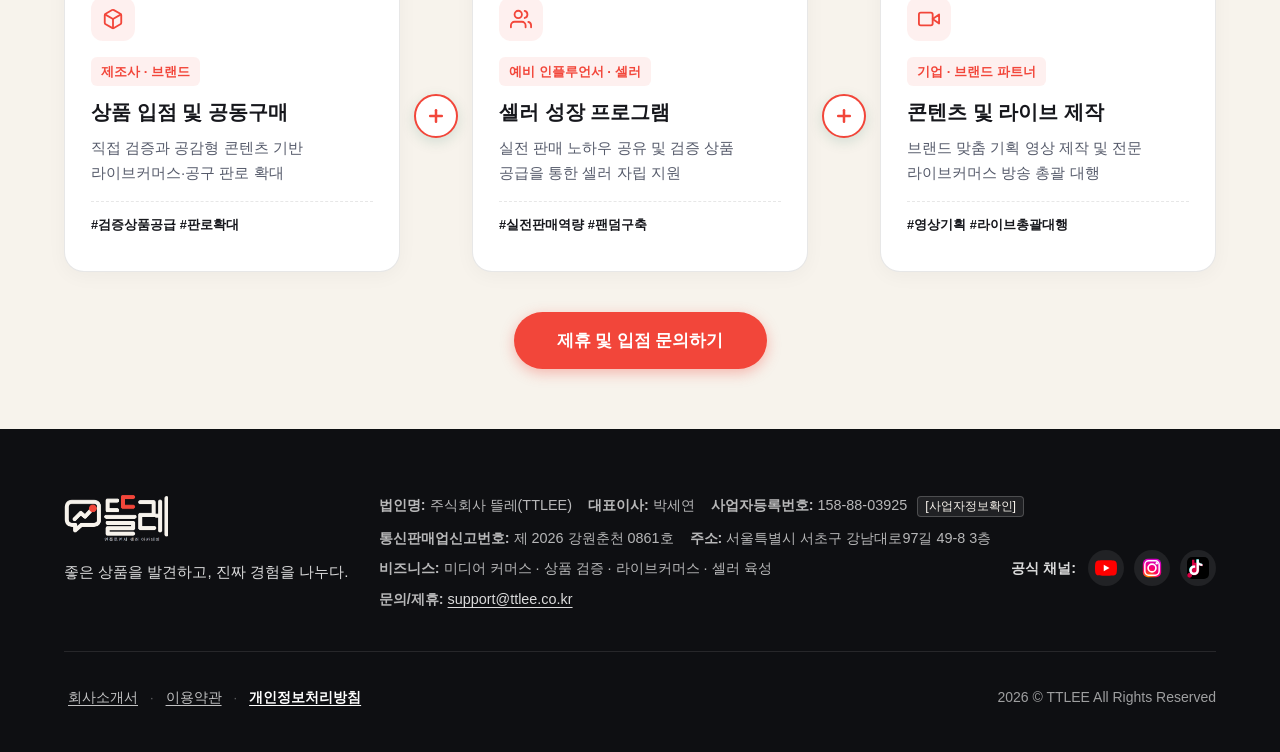
==== commit ae72aabb: "feat(footer): update footer layout, add contact email and set inquiry destination to support@ttlee.c" ====
--- a/index.html
+++ b/index.html
@@ -92,7 +92,7 @@
   <link rel="stylesheet" as="style" crossorigin href="https://cdn.jsdelivr.net/gh/orioncactus/pretendard@v1.3.9/dist/web/static/pretendard.min.css" />
   
   <!-- 메인 스타일시트 -->
-  <link rel="stylesheet" href="css/style.css?v=20261110_05">
+  <link rel="stylesheet" href="css/style.css?v=20261117_02">
 
   <!-- 거대 공백 완전 제거 및 반응형 UI/UX 정합성 보장 (캐시 무관 즉시 강제 적용) -->
   <style id="custom-layout-fix">
@@ -1590,52 +1590,59 @@
             <span><strong>법인명:</strong> 주식회사 뜰레(TTLEE)</span>
             <span><strong>대표이사:</strong> 박세연</span>
             <span><strong>사업자등록번호:</strong> 158-88-03925 <a href="https://www.ftc.go.kr/bizCommPop.do?wrkr_no=1588803925" target="_blank" rel="noopener noreferrer" class="biz-info-link">[사업자정보확인]</a></span>
-            <span><strong>통신판매업신고번호:</strong> 제 2026 강원춘천 0861호</span>
-          </div>
-          <div class="footer-info-row">
-            <span><strong>주소:</strong> 서울특별시 서초구 강남대로97길 49-8 3층</span>
-          </div>
-          <div class="footer-info-row">
-            <span><strong>비즈니스:</strong> 미디어 커머스 · 상품 검증 · 라이브커머스 · 셀러 육성</span>
-          </div>
-          <div class="footer-info-row footer-social-row" style="margin-top: 14px; gap: 12px; align-items: center;">
-            <span style="font-size: 0.9rem; color: rgba(255, 255, 255, 0.85);"><strong>공식 채널:</strong></span>
-            <div class="footer-social-icons" style="display: inline-flex; align-items: center; gap: 10px;">
-              <!-- 유튜브 (로고 이미지 링크) -->
-              <a href="https://www.youtube.com/@parkboss1" target="_blank" rel="noopener noreferrer" class="footer-social-btn" title="YouTube (@parkboss1)" aria-label="YouTube 공식 채널" style="display: inline-flex; align-items: center; justify-content: center; width: 36px; height: 36px; border-radius: 50%; background: rgba(255, 255, 255, 0.08); transition: transform 0.2s ease, background 0.2s ease;">
-                <svg width="22" height="22" viewBox="0 0 24 24" fill="none" style="display: block;">
-                  <path fill="#FF0000" d="M23.498 6.186a3.016 3.016 0 0 0-2.122-2.136C19.505 3.545 12 3.545 12 3.545s-7.505 0-9.377.505A3.017 3.017 0 0 0 .502 6.186C0 8.07 0 12 0 12s0 3.93.502 5.814a3.016 3.016 0 0 0 2.122 2.136c1.871.505 9.376.505 9.376.505s7.505 0 9.377-.505a3.015 3.015 0 0 0 2.122-2.136C24 15.93 24 12 24 12s0-3.93-.502-5.814z"/>
-                  <path fill="#FFFFFF" d="M9.545 15.568V8.432L15.818 12l-6.273 3.568z"/>
-                </svg>
-              </a>
-
-              <!-- 인스타그램 (로고 이미지 링크) -->
-              <a href="https://www.instagram.com/parkboss0613/" target="_blank" rel="noopener noreferrer" class="footer-social-btn" title="Instagram (@parkboss0613)" aria-label="Instagram 공식 채널" style="display: inline-flex; align-items: center; justify-content: center; width: 36px; height: 36px; border-radius: 50%; background: rgba(255, 255, 255, 0.08); transition: transform 0.2s ease, background 0.2s ease;">
-                <svg width="22" height="22" viewBox="0 0 24 24" fill="none" style="display: block;">
-                  <defs>
-                    <radialGradient id="instaRadialFooter" cx="30%" cy="105%" r="105%">
-                      <stop offset="0%" stop-color="#FFD600"/>
-                      <stop offset="10%" stop-color="#FF7A00"/>
-                      <stop offset="50%" stop-color="#FF0069"/>
-                      <stop offset="100%" stop-color="#D300C5"/>
-                    </radialGradient>
-                  </defs>
-                  <rect x="2" y="2" width="20" height="20" rx="5.5" fill="url(#instaRadialFooter)"/>
-                  <circle cx="12" cy="12" r="4.3" stroke="#FFFFFF" stroke-width="1.8" fill="none"/>
-                  <circle cx="17.2" cy="6.8" r="1.3" fill="#FFFFFF"/>
-                  <rect x="4.2" y="4.2" width="15.6" height="15.6" rx="4.2" stroke="#FFFFFF" stroke-width="1.6" fill="none"/>
-                </svg>
-              </a>
-
-              <!-- 틱톡 (로고 이미지 링크) -->
-              <a href="https://www.tiktok.com/@parkboss_1" target="_blank" rel="noopener noreferrer" class="footer-social-btn" title="TikTok (@parkboss_1)" aria-label="TikTok 공식 채널" style="display: inline-flex; align-items: center; justify-content: center; width: 36px; height: 36px; border-radius: 50%; background: rgba(255, 255, 255, 0.08); transition: transform 0.2s ease, background 0.2s ease;">
-                <svg width="22" height="22" viewBox="0 0 24 24" fill="none" style="display: block;">
-                  <rect width="24" height="24" rx="5.5" fill="#000000"/>
-                  <path fill="#00F2EA" d="M12.8 5.8c1.1.9 2.4 1.4 3.8 1.5V9.7c-1.4-.03-2.7-.4-3.8-1.1v5.6c0 2.9-2.3 5.2-5.2 5.2s-5.2-2.3-5.2-5.2 2.3-5.2 5.2-5.2c.4 0 .7.04 1.1.13v2.7c-.3-.13-.7-.22-1.1-.22-1.4 0-2.6 1.1-2.6 2.6s1.1 2.6 2.6 2.6 2.6-1.1 2.6-2.6V2.5h2.6v3.3z" opacity="0.85"/>
-                  <path fill="#FF004F" d="M13.3 6.3c1.1.9 2.4 1.4 3.8 1.5V10.2c-1.4-.03-2.7-.4-3.8-1.1v5.6c0 2.9-2.3 5.2-5.2 5.2s-5.2-2.3-5.2-5.2 2.3-5.2 5.2-5.2c.4 0 .7.04 1.1.13v2.7c-.3-.13-.7-.22-1.1-.22-1.4 0-2.6 1.1-2.6 2.6s1.1 2.6 2.6 2.6 2.6-1.1 2.6-2.6V3h2.6v3.3z" opacity="0.85"/>
-                  <path fill="#FFFFFF" d="M13 6c1.1.9 2.4 1.4 3.8 1.5V9.9c-1.4-.03-2.7-.4-3.8-1.1v5.6c0 2.9-2.3 5.2-5.2 5.2s-5.2-2.3-5.2-5.2 2.3-5.2 5.2-5.2c.4 0 .7.04 1.1.13v2.7c-.3-.13-.7-.22-1.1-.22-1.4 0-2.6 1.1-2.6 2.6s1.1 2.6 2.6 2.6 2.6-1.1 2.6-2.6V2.7h2.6V6z"/>
-                </svg>
-              </a>
+          </div>
+          <div class="footer-sub-wrap">
+            <div class="footer-sub-details">
+              <div class="footer-info-row">
+                <span><strong>통신판매업신고번호:</strong> 제 2026 강원춘천 0861호</span>
+                <span><strong>주소:</strong> 서울특별시 서초구 강남대로97길 49-8 3층</span>
+              </div>
+              <div class="footer-info-row">
+                <span><strong>비즈니스:</strong> 미디어 커머스 · 상품 검증 · 라이브커머스 · 셀러 육성</span>
+              </div>
+              <div class="footer-info-row">
+                <span><strong>문의/제휴:</strong> <a href="mailto:support@ttlee.co.kr" class="footer-email-link">support@ttlee.co.kr</a></span>
+              </div>
+            </div>
+            <div class="footer-social-row">
+              <span class="footer-social-title"><strong>공식 채널:</strong></span>
+              <div class="footer-social-icons">
+                <!-- 유튜브 (로고 이미지 링크) -->
+                <a href="https://www.youtube.com/@parkboss1" target="_blank" rel="noopener noreferrer" class="footer-social-btn" title="YouTube (@parkboss1)" aria-label="YouTube 공식 채널">
+                  <svg width="22" height="22" viewBox="0 0 24 24" fill="none">
+                    <path fill="#FF0000" d="M23.498 6.186a3.016 3.016 0 0 0-2.122-2.136C19.505 3.545 12 3.545 12 3.545s-7.505 0-9.377.505A3.017 3.017 0 0 0 .502 6.186C0 8.07 0 12 0 12s0 3.93.502 5.814a3.016 3.016 0 0 0 2.122 2.136c1.871.505 9.376.505 9.376.505s7.505 0 9.377-.505a3.015 3.015 0 0 0 2.122-2.136C24 15.93 24 12 24 12s0-3.93-.502-5.814z"/>
+                    <path fill="#FFFFFF" d="M9.545 15.568V8.432L15.818 12l-6.273 3.568z"/>
+                  </svg>
+                </a>
+
+                <!-- 인스타그램 (로고 이미지 링크) -->
+                <a href="https://www.instagram.com/parkboss0613/" target="_blank" rel="noopener noreferrer" class="footer-social-btn" title="Instagram (@parkboss0613)" aria-label="Instagram 공식 채널">
+                  <svg width="22" height="22" viewBox="0 0 24 24" fill="none">
+                    <defs>
+                      <radialGradient id="instaRadialFooter" cx="30%" cy="105%" r="105%">
+                        <stop offset="0%" stop-color="#FFD600"/>
+                        <stop offset="10%" stop-color="#FF7A00"/>
+                        <stop offset="50%" stop-color="#FF0069"/>
+                        <stop offset="100%" stop-color="#D300C5"/>
+                      </radialGradient>
+                    </defs>
+                    <rect x="2" y="2" width="20" height="20" rx="5.5" fill="url(#instaRadialFooter)"/>
+                    <circle cx="12" cy="12" r="4.3" stroke="#FFFFFF" stroke-width="1.8" fill="none"/>
+                    <circle cx="17.2" cy="6.8" r="1.3" fill="#FFFFFF"/>
+                    <rect x="4.2" y="4.2" width="15.6" height="15.6" rx="4.2" stroke="#FFFFFF" stroke-width="1.6" fill="none"/>
+                  </svg>
+                </a>
+
+                <!-- 틱톡 (로고 이미지 링크) -->
+                <a href="https://www.tiktok.com/@parkboss_1" target="_blank" rel="noopener noreferrer" class="footer-social-btn" title="TikTok (@parkboss_1)" aria-label="TikTok 공식 채널">
+                  <svg width="22" height="22" viewBox="0 0 24 24" fill="none">
+                    <rect width="24" height="24" rx="5.5" fill="#000000"/>
+                    <path fill="#00F2EA" d="M12.8 5.8c1.1.9 2.4 1.4 3.8 1.5V9.7c-1.4-.03-2.7-.4-3.8-1.1v5.6c0 2.9-2.3 5.2-5.2 5.2s-5.2-2.3-5.2-5.2 2.3-5.2 5.2-5.2c.4 0 .7.04 1.1.13v2.7c-.3-.13-.7-.22-1.1-.22-1.4 0-2.6 1.1-2.6 2.6s1.1 2.6 2.6 2.6 2.6-1.1 2.6-2.6V2.5h2.6v3.3z" opacity="0.85"/>
+                    <path fill="#FF004F" d="M13.3 6.3c1.1.9 2.4 1.4 3.8 1.5V10.2c-1.4-.03-2.7-.4-3.8-1.1v5.6c0 2.9-2.3 5.2-5.2 5.2s-5.2-2.3-5.2-5.2c.4 0 .7.04 1.1.13v2.7c-.3-.13-.7-.22-1.1-.22-1.4 0-2.6 1.1-2.6 2.6s1.1 2.6 2.6 2.6 2.6-1.1 2.6-2.6V3h2.6v3.3z" opacity="0.85"/>
+                    <path fill="#FFFFFF" d="M13 6c1.1.9 2.4 1.4 3.8 1.5V9.9c-1.4-.03-2.7-.4-3.8-1.1v5.6c0 2.9-2.3 5.2-5.2 5.2s-5.2-2.3-5.2-5.2 2.3-5.2 5.2-5.2c.4 0 .7.04 1.1.13v2.7c-.3-.13-.7-.22-1.1-.22-1.4 0-2.6 1.1-2.6 2.6s1.1 2.6 2.6 2.6 2.6-1.1 2.6-2.6V2.7h2.6V6z"/>
+                  </svg>
+                </a>
+              </div>
             </div>
           </div>
         </div>
@@ -2026,6 +2033,6 @@
   <div class="toast-notice" id="toastNotice"></div>
 
   <!-- 메인 스크립트 -->
-  <script src="js/main.js?v=20261110_05"></script>
+  <script src="js/main.js?v=20261117_02"></script>
 </body>
 </html>
--- a/css/style.css
+++ b/css/style.css
@@ -1450,6 +1450,66 @@
   border-color: var(--color-live-red);
   color: var(--color-pure-white);
   transform: translateY(-1px);
+}
+
+.footer-email-link {
+  color: rgba(255, 255, 255, 0.85);
+  text-decoration: underline;
+  text-underline-offset: 3px;
+  transition: color 0.2s ease;
+}
+
+.footer-email-link:hover {
+  color: var(--color-live-red);
+}
+
+.footer-sub-wrap {
+  display: flex;
+  justify-content: space-between;
+  align-items: center;
+  gap: 20px;
+  flex-wrap: wrap;
+  margin-top: 2px;
+}
+
+.footer-sub-details {
+  display: flex;
+  flex-direction: column;
+  gap: 6px;
+}
+
+.footer-social-row {
+  display: inline-flex;
+  align-items: center;
+  gap: 12px;
+  flex-shrink: 0;
+}
+
+.footer-social-title {
+  font-size: 0.9rem;
+  color: rgba(255, 255, 255, 0.85);
+  white-space: nowrap;
+}
+
+.footer-social-icons {
+  display: inline-flex;
+  align-items: center;
+  gap: 10px;
+}
+
+.footer-social-btn {
+  display: inline-flex;
+  align-items: center;
+  justify-content: center;
+  width: 36px;
+  height: 36px;
+  border-radius: 50%;
+  background: rgba(255, 255, 255, 0.08);
+  transition: transform 0.2s ease, background 0.2s ease;
+}
+
+.footer-social-btn svg {
+  display: block;
 }
 
 .footer-social-btn:hover {
@@ -2072,6 +2132,13 @@
     font-size: 0.925rem;
   }
 
+  .footer-sub-wrap {
+    flex-direction: column;
+    align-items: flex-start;
+    gap: 12px;
+    margin-top: 4px;
+  }
+
   .footer-bottom {
     flex-direction: column;
     gap: 12px;
